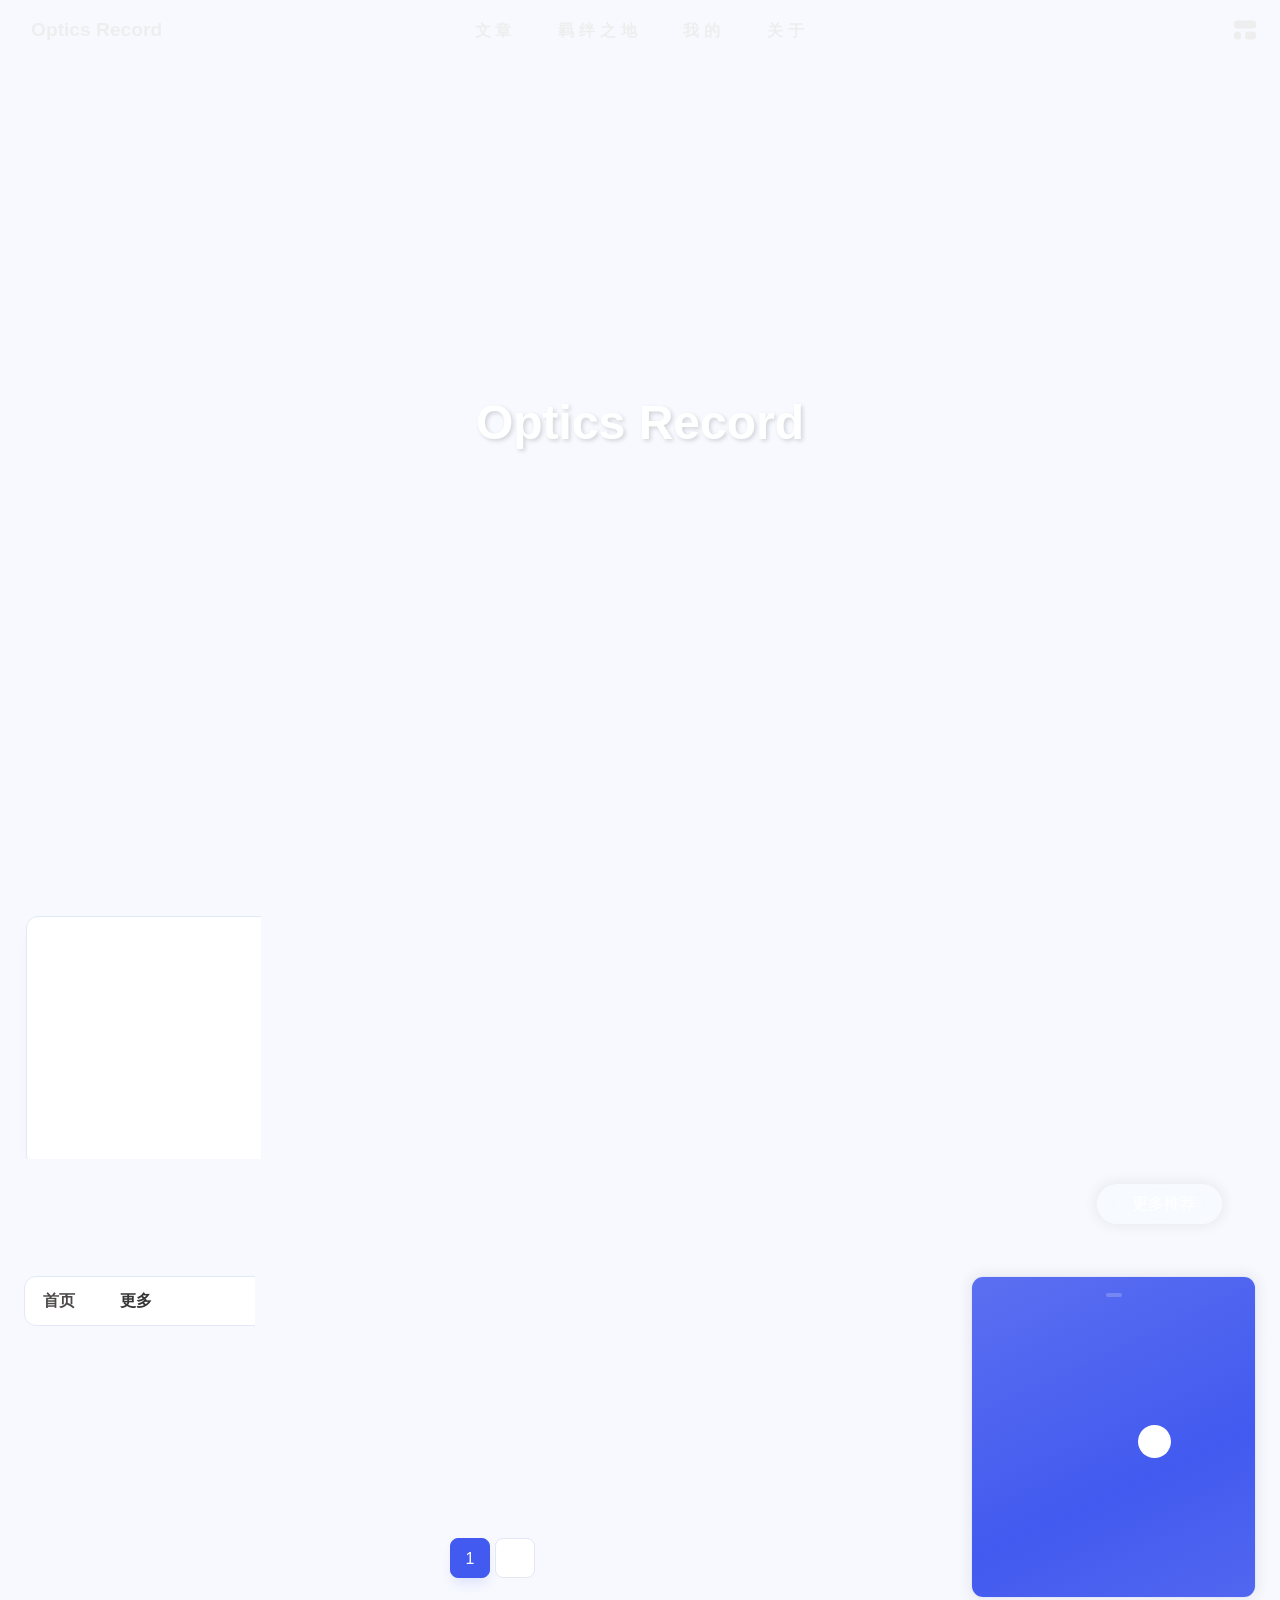
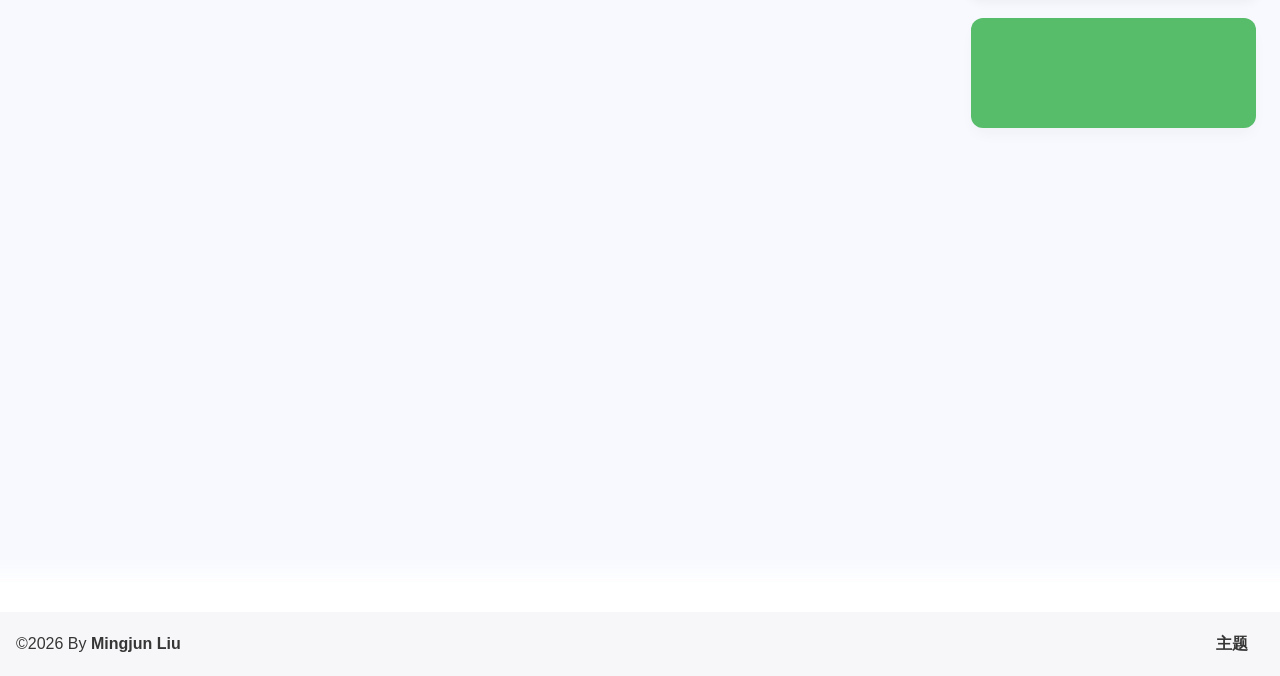
==== index.html @ 0ffb2858 "Site updated: 2026-05-19 13:28:38" ====
<!DOCTYPE html><html lang="zh-CN" data-theme="light"><head><meta charset="UTF-8"><meta http-equiv="X-UA-Compatible" content="IE=edge"><meta name="viewport" content="width=device-width, initial-scale=1.0, user-scalable=no"><title>Optics Record</title><meta name="keywords" content="Optics, AI Agent"><meta name="author" content="Mingjun Liu"><meta name="copyright" content="Mingjun Liu"><meta name="format-detection" content="telephone=no"><meta name="theme-color" content="#f7f9fe"><meta name="mobile-web-app-capable" content="yes"><meta name="apple-touch-fullscreen" content="yes"><meta name="apple-mobile-web-app-title" content="Optics Record"><meta name="application-name" content="Optics Record"><meta name="apple-mobile-web-app-capable" content="yes"><meta name="apple-mobile-web-app-status-bar-style" content="#f7f9fe"><meta property="og:type" content="website"><meta property="og:title" content="Optics Record"><meta property="og:url" content="https://lmj520ls.github.io/index.html"><meta property="og:site_name" content="Optics Record"><meta property="og:description" content="Mingjun Liu 的Optics与 AI"><meta property="og:locale" content="zh-CN"><meta property="og:image" content="https://lmj520ls.github.io/img/Avatar.png"><meta property="article:author" content="Mingjun Liu"><meta property="article:tag" content="Optics, AI Agent"><meta name="twitter:card" content="summary"><meta name="twitter:image" content="https://lmj520ls.github.io/img/Avatar.png"><meta name="description" content="Mingjun Liu 的Optics与 AI"><link rel="shortcut icon" href="/favicon.ico"><link rel="canonical" href="https://lmj520ls.github.io/"><link rel="preconnect" href="//cdn.cbd.int"/><link rel="preconnect" href="//busuanzi.ibruce.info"/><meta name="google-site-verification" content="xxx"/><meta name="baidu-site-verification" content="code-xxx"/><meta name="msvalidate.01" content="xxx"/><link rel="stylesheet" href="/css/index.css"><link rel="stylesheet" href="https://cdn.cbd.int/node-snackbar@0.1.16/dist/snackbar.min.css" media="print" onload="this.media='all'"><link rel="stylesheet" href="https://cdn.cbd.int/@fancyapps/ui@6.1.6/dist/fancybox/fancybox.css" media="print" onload="this.media='all'"><script>const GLOBAL_CONFIG = {
  linkPageTop: undefined,
  peoplecanvas: {"enable":true,"img":"/img/happy-loop.png"},
  postHeadAiDescription: {"enable":true,"gptName":"AnZhiYu","mode":"local","switchBtn":false,"btnLink":"https://afdian.net/item/886a79d4db6711eda42a52540025c377","randomNum":3,"basicWordCount":1000,"key":"xxxx","Referer":"https://xx.xx/"},
  diytitle: {"enable":true,"leaveTitle":"w(ﾟДﾟ)w 不要走！再看看嘛！","backTitle":"♪(^∇^*)欢迎肥来！"},
  LA51: undefined,
  greetingBox: {"enable":true,"default":"晚上好👋","list":[{"greeting":"晚安😴","startTime":0,"endTime":5},{"greeting":"早上好鸭👋, 祝你一天好心情！","startTime":6,"endTime":9},{"greeting":"上午好👋, 状态很好，鼓励一下～","startTime":10,"endTime":10},{"greeting":"11点多啦, 在坚持一下就吃饭啦～","startTime":11,"endTime":11},{"greeting":"午安👋, 宝贝","startTime":12,"endTime":14},{"greeting":"🌈充实的一天辛苦啦！","startTime":14,"endTime":18},{"greeting":"19点喽, 奖励一顿丰盛的大餐吧🍔。","startTime":19,"endTime":19},{"greeting":"晚上好👋, 在属于自己的时间好好放松😌~","startTime":20,"endTime":24}]},
  twikooEnvId: '',
  commentBarrageConfig:undefined,
  music_page_default: "nav_music",
  root: '/',
  preloader: {"source":3},
  friends_vue_info: undefined,
  navMusic: true,
  mainTone: undefined,
  authorStatus: {"skills":["🔍 Look! Optical ray!","🏠 Rest!  My Home!","🔨 Just  To Do !","🤝 Cooperation!","🏃 Run! Run! Run!","🤖️ AI !  agent!","🏸 Go！Badminton!"]},
  algolia: undefined,
  localSearch: undefined,
  translate: {"defaultEncoding":2,"translateDelay":0,"msgToTraditionalChinese":"繁","msgToSimplifiedChinese":"简","rightMenuMsgToTraditionalChinese":"转为繁体","rightMenuMsgToSimplifiedChinese":"转为简体"},
  noticeOutdate: undefined,
  highlight: {"plugin":"highlight.js","highlightCopy":true,"highlightLang":true,"highlightHeightLimit":330},
  copy: {
    success: '复制成功',
    error: '复制错误',
    noSupport: '浏览器不支持'
  },
  relativeDate: {
    homepage: false,
    simplehomepage: true,
    post: false
  },
  runtime: '天',
  date_suffix: {
    just: '刚刚',
    min: '分钟前',
    hour: '小时前',
    day: '天前',
    month: '个月前'
  },
  copyright: {"copy":true,"copyrightEbable":false,"limitCount":50,"languages":{"author":"作者: Mingjun Liu","link":"链接: ","source":"来源: Optics Record","info":"著作权归作者所有。商业转载请联系作者获得授权，非商业转载请注明出处。","copySuccess":"复制成功，复制和转载请标注本文地址"}},
  lightbox: 'fancybox',
  Snackbar: {"chs_to_cht":"你已切换为繁体","cht_to_chs":"你已切换为简体","day_to_night":"你已切换为深色模式","night_to_day":"你已切换为浅色模式","bgLight":"#425AEF","bgDark":"#1f1f1f","position":"top-center"},
  source: {
    justifiedGallery: {
      js: 'https://cdn.cbd.int/flickr-justified-gallery@2.2.0/dist/fjGallery.min.js',
      css: 'https://cdn.cbd.int/flickr-justified-gallery@2.2.0/dist/fjGallery.css'
    }
  },
  isPhotoFigcaption: false,
  islazyload: true,
  isAnchor: true,
  shortcutKey: undefined,
  autoDarkmode: true
}</script><script id="config-diff">var GLOBAL_CONFIG_SITE = {
  configTitle: 'Optics Record',
  title: 'Optics Record',
  postAI: '',
  pageFillDescription: '的与',
  isPost: false,
  isHome: true,
  isHighlightShrink: false,
  isToc: false,
  postUpdate: '2026-05-19 13:28:34',
  postMainColor: '',
}</script><noscript><style type="text/css">
  #nav {
    opacity: 1
  }
  .justified-gallery img {
    opacity: 1
  }

  #recent-posts time,
  #post-meta time {
    display: inline !important
  }
</style></noscript><script>(win=>{
      win.saveToLocal = {
        set: (key, value, ttl) => {
          if (ttl === 0) return
          const now = Date.now()
          const expiry = now + ttl * 86400000
          const item = {
            value,
            expiry
          }
          localStorage.setItem(key, JSON.stringify(item))
        },
      
        get: key => {
          const itemStr = localStorage.getItem(key)
      
          if (!itemStr) {
            return undefined
          }
          const item = JSON.parse(itemStr)
          const now = Date.now()
      
          if (now > item.expiry) {
            localStorage.removeItem(key)
            return undefined
          }
          return item.value
        }
      }
    
      win.getScript = (url, attr = {}) => new Promise((resolve, reject) => {
        const script = document.createElement('script')
        script.src = url
        script.async = true
        script.onerror = reject
        script.onload = script.onreadystatechange = function() {
          const loadState = this.readyState
          if (loadState && loadState !== 'loaded' && loadState !== 'complete') return
          script.onload = script.onreadystatechange = null
          resolve()
        }

        Object.keys(attr).forEach(key => {
          script.setAttribute(key, attr[key])
        })

        document.head.appendChild(script)
      })
    
      win.getCSS = (url, id = false) => new Promise((resolve, reject) => {
        const link = document.createElement('link')
        link.rel = 'stylesheet'
        link.href = url
        if (id) link.id = id
        link.onerror = reject
        link.onload = link.onreadystatechange = function() {
          const loadState = this.readyState
          if (loadState && loadState !== 'loaded' && loadState !== 'complete') return
          link.onload = link.onreadystatechange = null
          resolve()
        }
        document.head.appendChild(link)
      })
    
      win.activateDarkMode = () => {
        document.documentElement.setAttribute('data-theme', 'dark')
        if (document.querySelector('meta[name="theme-color"]') !== null) {
          document.querySelector('meta[name="theme-color"]').setAttribute('content', '#18171d')
        }
      }
      win.activateLightMode = () => {
        document.documentElement.setAttribute('data-theme', 'light')
        if (document.querySelector('meta[name="theme-color"]') !== null) {
          document.querySelector('meta[name="theme-color"]').setAttribute('content', '#f7f9fe')
        }
      }
      const t = saveToLocal.get('theme')
    
          const isDarkMode = window.matchMedia('(prefers-color-scheme: dark)').matches
          const isLightMode = window.matchMedia('(prefers-color-scheme: light)').matches
          const isNotSpecified = window.matchMedia('(prefers-color-scheme: no-preference)').matches
          const hasNoSupport = !isDarkMode && !isLightMode && !isNotSpecified

          if (t === undefined) {
            if (isLightMode) activateLightMode()
            else if (isDarkMode) activateDarkMode()
            else if (isNotSpecified || hasNoSupport) {
              const now = new Date()
              const hour = now.getHours()
              const isNight = hour <= 6 || hour >= 18
              isNight ? activateDarkMode() : activateLightMode()
            }
            window.matchMedia('(prefers-color-scheme: dark)').addListener(e => {
              if (saveToLocal.get('theme') === undefined) {
                e.matches ? activateDarkMode() : activateLightMode()
              }
            })
          } else if (t === 'light') activateLightMode()
          else activateDarkMode()
        
      const asideStatus = saveToLocal.get('aside-status')
      if (asideStatus !== undefined) {
        if (asideStatus === 'hide') {
          document.documentElement.classList.add('hide-aside')
        } else {
          document.documentElement.classList.remove('hide-aside')
        }
      }
    
      const detectApple = () => {
        if(/iPad|iPhone|iPod|Macintosh/.test(navigator.userAgent)){
          document.documentElement.classList.add('apple')
        }
      }
      detectApple()
    })(window)</script><link rel="stylesheet" href="/css/custom.css" media="defer" onload="this.media='all'"><meta name="generator" content="Hexo 8.1.2"><style>mjx-container[jax="SVG"] {
  direction: ltr;
}

mjx-container[jax="SVG"] > svg {
  overflow: visible;
}

mjx-container[jax="SVG"][display="true"] {
  display: block;
  text-align: center;
  margin: 1em 0;
}

mjx-container[jax="SVG"][justify="left"] {
  text-align: left;
}

mjx-container[jax="SVG"][justify="right"] {
  text-align: right;
}

g[data-mml-node="merror"] > g {
  fill: red;
  stroke: red;
}

g[data-mml-node="merror"] > rect[data-background] {
  fill: yellow;
  stroke: none;
}

g[data-mml-node="mtable"] > line[data-line] {
  stroke-width: 70px;
  fill: none;
}

g[data-mml-node="mtable"] > rect[data-frame] {
  stroke-width: 70px;
  fill: none;
}

g[data-mml-node="mtable"] > .mjx-dashed {
  stroke-dasharray: 140;
}

g[data-mml-node="mtable"] > .mjx-dotted {
  stroke-linecap: round;
  stroke-dasharray: 0,140;
}

g[data-mml-node="mtable"] > svg {
  overflow: visible;
}

[jax="SVG"] mjx-tool {
  display: inline-block;
  position: relative;
  width: 0;
  height: 0;
}

[jax="SVG"] mjx-tool > mjx-tip {
  position: absolute;
  top: 0;
  left: 0;
}

mjx-tool > mjx-tip {
  display: inline-block;
  padding: .2em;
  border: 1px solid #888;
  font-size: 70%;
  background-color: #F8F8F8;
  color: black;
  box-shadow: 2px 2px 5px #AAAAAA;
}

g[data-mml-node="maction"][data-toggle] {
  cursor: pointer;
}

mjx-status {
  display: block;
  position: fixed;
  left: 1em;
  bottom: 1em;
  min-width: 25%;
  padding: .2em .4em;
  border: 1px solid #888;
  font-size: 90%;
  background-color: #F8F8F8;
  color: black;
}

foreignObject[data-mjx-xml] {
  font-family: initial;
  line-height: normal;
  overflow: visible;
}

.MathJax path {
  stroke-width: 3;
}

mjx-container[display="true"] {
  overflow: auto hidden;
}

mjx-container[display="true"] + br {
  display: none;
}
</style></head><body data-type="anzhiyu"><div id="web_bg"></div><div id="an_music_bg"></div><div id="loading-box" onclick="document.getElementById(&quot;loading-box&quot;).classList.add(&quot;loaded&quot;)"><div class="loading-bg"><img class="loading-img nolazyload" alt="加载头像" src="https://npm.elemecdn.com/anzhiyu-blog-static@1.0.4/img/avatar.jpg"/><div class="loading-image-dot"></div></div></div><script>const preloader = {
  endLoading: () => {
    document.getElementById('loading-box').classList.add("loaded");
  },
  initLoading: () => {
    document.getElementById('loading-box').classList.remove("loaded")
  }
}
window.addEventListener('load',()=> { preloader.endLoading() })
setTimeout(function(){preloader.endLoading();},10000)

if (true) {
  document.addEventListener('pjax:send', () => { preloader.initLoading() })
  document.addEventListener('pjax:complete', () => { preloader.endLoading() })
}</script><link rel="stylesheet" href="https://cdn.cbd.int/anzhiyu-theme-static@1.1.10/progress_bar/progress_bar.css"/><script async="async" src="https://cdn.cbd.int/pace-js@1.2.4/pace.min.js" data-pace-options="{ &quot;restartOnRequestAfter&quot;:false,&quot;eventLag&quot;:false}"></script><div class="page" id="body-wrap"><header class="full_page" id="page-header" style="/img/happy.jpg"><nav id="nav"><div id="nav-group"><span id="blog_name"><a id="site-name" href="/" accesskey="h"><div class="title">Optics Record</div><i class="anzhiyufont anzhiyu-icon-house-chimney"></i></a></span><div class="mask-name-container"><div id="name-container"><a id="page-name" href="javascript:anzhiyu.scrollToDest(0, 500)">PAGE_NAME</a></div></div><div id="menus"><div class="menus_items"><div class="menus_item"><a class="site-page" href="javascript:void(0);"><span> 文章</span></a><ul class="menus_item_child"><li><a class="site-page child faa-parent animated-hover" href="/archives/"><i class="anzhiyufont anzhiyu-icon-box-archive faa-tada" style="font-size: 0.9em;"></i><span> 隧道</span></a></li><li><a class="site-page child faa-parent animated-hover" href="/categories/"><i class="anzhiyufont anzhiyu-icon-shapes faa-tada" style="font-size: 0.9em;"></i><span> 分类</span></a></li><li><a class="site-page child faa-parent animated-hover" href="/tags/"><i class="anzhiyufont anzhiyu-icon-tags faa-tada" style="font-size: 0.9em;"></i><span> 标签</span></a></li></ul></div><div class="menus_item"><a class="site-page" href="javascript:void(0);"><span> 羁绊之地</span></a><ul class="menus_item_child"><li><a class="site-page child faa-parent animated-hover" href="/link/"><i class="anzhiyufont anzhiyu-icon-link faa-tada" style="font-size: 0.9em;"></i><span> 友人帐</span></a></li><li><a class="site-page child faa-parent animated-hover" href="/fcircle/"><i class="anzhiyufont anzhiyu-icon-artstation faa-tada" style="font-size: 0.9em;"></i><span> 交流圈</span></a></li><li><a class="site-page child faa-parent animated-hover" href="/comments/"><i class="anzhiyufont anzhiyu-icon-envelope faa-tada" style="font-size: 0.9em;"></i><span> 留言板</span></a></li></ul></div><div class="menus_item"><a class="site-page" href="javascript:void(0);"><span> 我的</span></a><ul class="menus_item_child"><li><a class="site-page child faa-parent animated-hover" href="/music/"><i class="anzhiyufont anzhiyu-icon-music faa-tada" style="font-size: 0.9em;"></i><span> 音乐馆</span></a></li><li><a class="site-page child faa-parent animated-hover" href="/bangumis/"><i class="anzhiyufont anzhiyu-icon-bilibili faa-tada" style="font-size: 0.9em;"></i><span> 追番页</span></a></li><li><a class="site-page child faa-parent animated-hover" href="/album/"><i class="anzhiyufont anzhiyu-icon-images faa-tada" style="font-size: 0.9em;"></i><span> 相册集</span></a></li><li><a class="site-page child faa-parent animated-hover" href="/air-conditioner/"><i class="anzhiyufont anzhiyu-icon-fan faa-tada" style="font-size: 0.9em;"></i><span> 小空调</span></a></li></ul></div><div class="menus_item"><a class="site-page" href="javascript:void(0);"><span> 关于</span></a><ul class="menus_item_child"><li><a class="site-page child faa-parent animated-hover" href="/about/"><i class="anzhiyufont anzhiyu-icon-paper-plane faa-tada" style="font-size: 0.9em;"></i><span> 关于本人</span></a></li><li><a class="site-page child faa-parent animated-hover" href="/essay/"><i class="anzhiyufont anzhiyu-icon-lightbulb faa-tada" style="font-size: 0.9em;"></i><span> 奇思妙想</span></a></li><li><a class="site-page child faa-parent animated-hover" href="javascript:toRandomPost()"><i class="anzhiyufont anzhiyu-icon-shoe-prints1 faa-tada" style="font-size: 0.9em;"></i><span> 消遣之地</span></a></li></ul></div></div></div><div id="nav-right"><div class="nav-button" id="randomPost_button"><a class="site-page" onclick="toRandomPost()" title="随机前往一个文章" href="javascript:void(0);"><i class="anzhiyufont anzhiyu-icon-dice"></i></a></div><input id="center-console" type="checkbox"/><label class="widget" for="center-console" title="中控台" onclick="anzhiyu.switchConsole();"><i class="left"></i><i class="widget center"></i><i class="widget right"></i></label><div id="console"><div class="console-card-group-reward"><ul class="reward-all console-card"><li class="reward-item"><a href="/img/wechat-pay.png" target="_blank"><img class="post-qr-code-img" alt="微信" src= "[data-uri]" onerror="this.onerror=null,this.src=&quot;/img/404.jpg&quot;" data-lazy-src="/img/wechat-pay.png"/></a><div class="post-qr-code-desc">微信</div></li><li class="reward-item"><a href="/img/alipay-pay.png" target="_blank"><img class="post-qr-code-img" alt="支付宝" src= "[data-uri]" onerror="this.onerror=null,this.src=&quot;/img/404.jpg&quot;" data-lazy-src="/img/alipay-pay.png"/></a><div class="post-qr-code-desc">支付宝</div></li></ul></div><div class="console-card-group"><div class="console-card-group-left"><div class="console-card" id="card-newest-comments"><div class="card-content"><div class="author-content-item-tips">互动</div><span class="author-content-item-title"> 最新评论</span></div><div class="aside-list"><span>正在加载中...</span></div></div></div><div class="console-card-group-right"><div class="console-card tags"><div class="card-content"><div class="author-content-item-tips">兴趣点</div><span class="author-content-item-title">寻找你感兴趣的领域</span><div class="card-tags"><div class="item-headline"></div><div class="card-tag-cloud"><a href="/tags/optics/" style="font-size: 1.05rem;">optics<sup>1</sup></a></div></div><hr/></div></div><div class="console-card history"><div class="item-headline"><i class="anzhiyufont anzhiyu-icon-box-archiv"></i><span>文章</span></div><div class="card-archives"><div class="item-headline"><i class="anzhiyufont anzhiyu-icon-archive"></i><span>归档</span></div><ul class="card-archive-list"><li class="card-archive-list-item"><a class="card-archive-list-link" href="/archives/2026/05/"><span class="card-archive-list-date">五月 2026</span><div class="card-archive-list-count-group"><span class="card-archive-list-count">1</span><span>篇</span></div></a></li></ul></div><hr/></div></div></div><div class="button-group"><div class="console-btn-item"><a class="darkmode_switchbutton" title="显示模式切换" href="javascript:void(0);"><i class="anzhiyufont anzhiyu-icon-moon"></i></a></div><div class="console-btn-item" id="consoleHideAside" onclick="anzhiyu.hideAsideBtn()" title="边栏显示控制"><a class="asideSwitch"><i class="anzhiyufont anzhiyu-icon-arrows-left-right"></i></a></div><div class="console-btn-item" id="consoleMusic" onclick="anzhiyu.musicToggle()" title="音乐开关"><a class="music-switch"><i class="anzhiyufont anzhiyu-icon-music"></i></a></div></div><div class="console-mask" onclick="anzhiyu.hideConsole()" href="javascript:void(0);"></div></div><div class="nav-button" id="nav-totop"><a class="totopbtn" href="javascript:void(0);"><i class="anzhiyufont anzhiyu-icon-arrow-up"></i><span id="percent" onclick="anzhiyu.scrollToDest(0,500)">0</span></a></div><div id="toggle-menu"><a class="site-page" href="javascript:void(0);" title="切换"><i class="anzhiyufont anzhiyu-icon-bars"></i></a></div></div></div></nav><div id="site-info"><h1 id="site-title">Optics Record</h1></div><div id="scroll-down"><i class="anzhiyufont anzhiyu-icon-angle-down scroll-down-effects"></i></div></header><main id="blog-container"><div id="home_top"><div class="swiper_container_card" style="height: auto;width: 100%"><div id="bannerGroup"><div id="random-banner"><canvas id="peoplecanvas"></canvas><a id="random-hover" href="javascript:toRandomPost()"><i class="anzhiyufont anzhiyu-icon-paper-plane"></i><div class="bannerText">随便逛逛<i class="anzhiyufont anzhiyu-icon-arrow-right"></i></div></a></div><div class="categoryGroup"><div class="categoryItem" style="box-shadow:var(--anzhiyu-shadow-blue)"><a class="categoryButton blue" href="/categories/%E6%97%B6%E9%97%BB/"><span class="categoryButtonText">时闻</span><i class="anzhiyufont anzhiyu-icon-newspaper"></i></a></div><div class="categoryItem" style="box-shadow:var(--anzhiyu-shadow-orange)"><a class="categoryButton orange" href="/categories/%E8%B4%A2%E7%BB%8F/"><span class="categoryButtonText">财经</span><i class="anzhiyufont anzhiyu-icon-trend"></i></a></div><div class="categoryItem" style="box-shadow:var(--anzhiyu-shadow-purple)"><a class="categoryButton purple" href="/categories/%E5%85%89%E5%AD%A6/"><span class="categoryButtonText">光学</span><i class="anzhiyufont anzhiyu-icon-compass"></i></a></div><div class="categoryItem" style="box-shadow:var(--anzhiyu-shadow-red)"><a class="categoryButton red" href="/categories/%E7%A7%91%E6%8A%80AI/"><span class="categoryButtonText">科技AI</span><i class="anzhiyufont anzhiyu-icon-robot"></i></a></div><div class="categoryItem" style="box-shadow:var(--anzhiyu-shadow-pink)"><a class="categoryButton pink" target="_blank" rel="noopener" href="https://www.bilibili.com/"><span class="categoryButtonText">国漫番剧</span><i class="anzhiyufont anzhiyu-icon-bilibili"></i></a></div><div class="categoryItem" style="box-shadow:var(--anzhiyu-shadow-green)"><a class="categoryButton green" href="/categories/%E9%A3%8E%E6%99%AF%E6%96%87%E5%8C%96/"><span class="categoryButtonText">风景文化</span><i class="anzhiyufont anzhiyu-icon-book"></i></a></div></div></div><div class="topGroup"><div class="recent-post-item" onclick="pjax.loadUrl(&quot;/2026/05/17/1/&quot;)"><div class="post_cover left_radius"><a href="2026/05/17/1/" title="Freeform Surface Design"><span class="recent-post-top-text">荐</span><img class="post_bg" onerror="this.onerror=null;this.src='/img/404.jpg'" alt="cover"></a></div><div class="recent-post-info"><a class="article-title" href="2026/05/17/1/" title="Freeform Surface Design">Freeform Surface Design</a></div></div><a class="todayCard" id="todayCard" target="_blank" rel="noopener" href="https://www.bestblogs.dev/reading/brief" style="z-index: 1;"><div class="todayCard-info"><div class="todayCard-tips">每日早报</div><div class="todayCard-title">BestBlogs</div></div><img class="todayCard-cover" src= "[data-uri]" onerror="this.onerror=null,this.src=&quot;/img/404.jpg&quot;" data-lazy-src="https://bu.dusays.com/2023/05/13/645fa3cf90d70.webp" onerror="this.onerror=null;this.src='/img/404.jpg'" alt="封面"><div class="banner-button-group"><div class="banner-button" onclick="event.stopPropagation();event.preventDefault();anzhiyu.hideTodayCard();"><i class="anzhiyufont anzhiyu-icon-arrow-circle-right"></i><span class="banner-button-text">更多推荐</span></div></div></a></div><link rel="stylesheet"></div></div><div class="layout" id="content-inner"><div class="recent-posts" id="recent-posts"><div id="categoryBar"><div class="category-bar" id="category-bar"><div id="catalog-bar"><div id="catalog-list"><div class="catalog-list-item" id="首页"><a href="/">首页</a></div></div><div class="category-bar-next" id="category-bar-next" onclick="anzhiyu.scrollCategoryBarToRight()"><i class="anzhiyufont anzhiyu-icon-angle-double-right"></i></div><a class="catalog-more" href="/categories/">更多</a></div></div></div><div class="recent-post-item lastestpost-item" onclick="pjax.loadUrl('/2026/05/17/1/')"><div class="recent-post-info no-cover"><div class="recent-post-info-top"><div class="recent-post-info-top-tips"><span class="newPost">最新</span><a class="unvisited-post" href="/2026/05/17/1/" title="Freeform Surface Design">未读</a></div><a class="article-title" href="/2026/05/17/1/" title="Freeform Surface Design">Freeform Surface Design</a></div><div class="article-meta-wrap"><span class="post-meta-date"><i class="anzhiyufont anzhiyu-icon-calendar-days" style="font-size: 15px; display:none"></i><span class="article-meta-label">发表于</span><time datetime="2026-05-17T06:40:13.556Z" title="发表于 2026-05-17 14:40:13" time="2026-05-17 14:40:13">2026-05-17</time><time class="time_hidden" datetime="2026-05-19T05:20:48.536Z" title="更新于 2026-05-19 13:20:48" time="2026-05-19 13:20:48">2026-05-19</time></span><span class="article-meta tags"><a class="article-meta__tags" href="/tags/optics/" event.cancelbubble onclick="window.event.cancelBubble=true;"><span> <i class="anzhiyufont anzhiyu-icon-hashtag"></i>optics</span></a></span></div><div class="content">自由曲面的数学描述自由曲面常用哪些数学描述方式？自由曲面的数学描述方式大致可以分为三大类：多项式类、样条类和 正交基函数类。
多项式类最直观，比如XY多项式面型，直接用x、y的幂次组合来描述面形偏离， 形式简单，在早期的非球面和轻度自由曲面设计中很常见。但它的问题是高阶项之间耦合严重，优化时容易震荡。 
Zernike 多项式属于正交基函数类，最初来自光学检测领域，天然适合描述圆形 口径上的波前像差。它的每一项都有明确的像差物理含义——比如离焦、像散、 彗差等——所以在分析和公差评估时特别方便。但它严格定义在单位圆上，遇到矩形或其他非圆口径就需要做正交化修正，否则各项之间不再正交，拟合效率会下降。 
对于非圆形口径，ForbesQ多项式（包括Qbfs和Qcon）是一个很好的选择。Forbes 多项式专门针对光学制造做了设计，其基函数在归一化口径上正交，系数的大小直接反映对面形的贡献量级，优化收敛性好，也方便评估可制造性。 
NURBS（非均匀有理B样条）则属于样条类，它的自由度极高，可以描述几乎任意复杂的面形，在照明、HUD等对面形自由度要求极高的场景中广泛使用。代价 是参数量大，控制 ...</div></div></div><nav id="pagination"><div class="pagination"><span class="page-number current">1</span><div class="toPageGroup"><input id="toPageText" oninput="value=value.replace(/[^0-9]/g,'')" maxlength="3" onkeyup="this.value=this.value.replace(/[^u4e00-u9fa5w]/g,'')" aria-label="toPage"><a id="toPageButton" onclick="anzhiyu.toPage()"><i class="anzhiyufont anzhiyu-icon-angles-right" style="font-weight: inherit; font-size: 1rem;"></i></a></div></div></nav></div><div class="aside-content" id="aside-content"><div class="card-widget card-info"><div class="card-content"><div class="author-info__sayhi" id="author-info__sayhi" onclick="anzhiyu.changeSayHelloText()"></div><div class="author-info-avatar"><img class="avatar-img" src= "[data-uri]" onerror="this.onerror=null,this.src=&quot;/img/404.jpg&quot;" data-lazy-src="/img/Avatar.png" onerror="this.onerror=null;this.src='/img/friend_404.gif'" alt="avatar"/><div class="author-status"><img class="g-status" src= "[data-uri]" onerror="this.onerror=null,this.src=&quot;/img/404.jpg&quot;" data-lazy-src="https://bu.dusays.com/2023/08/24/64e6ce9c507bb.png" alt="status"/></div></div><div class="author-info__description">Mingjun Liu 的Optics与 AI</div></div></div><div class="card-widget anzhiyu-right-widget" id="card-wechat" onclick="null"><div id="flip-wrapper"><div id="flip-content"><div class="face" style="background: url(https://bu.dusays.com/2023/01/13/63c02edf44033.png) center center / 100% no-repeat"></div><div class="back face" style="background: url(/img/gzh-qr.png) center center / 100% no-repeat"></div></div></div></div><div class="sticky_layout"><div class="card-widget"><div class="card-tags"><div class="item-headline"></div><div class="card-tag-cloud"><a href="/tags/optics/" style="font-size: 1.05rem;">optics<sup>1</sup></a></div></div><hr/><div class="card-archives"><div class="item-headline"><i class="anzhiyufont anzhiyu-icon-archive"></i><span>归档</span></div><ul class="card-archive-list"><li class="card-archive-list-item"><a class="card-archive-list-link" href="/archives/2026/05/"><span class="card-archive-list-date">五月 2026</span><div class="card-archive-list-count-group"><span class="card-archive-list-count">1</span><span>篇</span></div></a></li></ul></div><hr/><div class="card-webinfo"><div class="item-headline"><i class="anzhiyufont anzhiyu-icon-chart-line"></i><span>网站资讯</span></div><div class="webinfo"><div class="webinfo-item"><div class="webinfo-item-title"><i class="anzhiyufont anzhiyu-icon-file-lines"></i><div class="item-name">文章总数 :</div></div><div class="item-count">1</div></div><div class="webinfo-item"><div class="webinfo-item-title"><i class="anzhiyufont anzhiyu-icon-stopwatch"></i><div class="item-name">建站天数 :</div></div><div class="item-count" id="runtimeshow" data-publishDate="2026-05-17T08:50:00.000Z"><i class="anzhiyufont anzhiyu-icon-spinner anzhiyu-spin"></i></div></div><div class="webinfo-item"><div class="webinfo-item-title"><i class="anzhiyufont anzhiyu-icon-font"></i><div class="item-name">全站字数 :</div></div><div class="item-count">13.5k</div></div><div class="webinfo-item"><div class="webinfo-item-title"><i class="anzhiyufont anzhiyu-icon-universal-access"></i><div class="item-name">总访客数 :</div></div><div class="item-count" id="busuanzi_value_site_uv"><i class="anzhiyufont anzhiyu-icon-spinner anzhiyu-spin"></i></div></div><div class="webinfo-item"><div class="webinfo-item-title"><i class="anzhiyufont anzhiyu-icon-square-poll-vertical"></i><div class="item-name">总访问量 :</div></div><div class="item-count" id="busuanzi_value_site_pv"><i class="anzhiyufont anzhiyu-icon-spinner anzhiyu-spin"></i></div></div></div></div></div></div></div></div></main><footer id="footer"><div id="footer-wrap"></div><div id="footer-bar"><div class="footer-bar-links"><div class="footer-bar-left"><div id="footer-bar-tips"><div class="copyright">&copy;2026 By <a class="footer-bar-link" href="/" title="Mingjun Liu" target="_blank">Mingjun Liu</a></div></div><div id="footer-type-tips"></div></div><div class="footer-bar-right"><a class="footer-bar-link" target="_blank" rel="noopener" href="https://github.com/anzhiyu-c/hexo-theme-anzhiyu" title="主题">主题</a></div></div></div></footer></div><div id="sidebar"><div id="menu-mask"></div><div id="sidebar-menus"><div class="sidebar-site-data site-data is-center"><a href="/archives/" title="archive"><div class="headline">文章</div><div class="length-num">1</div></a><a href="/tags/" title="tag"><div class="headline">标签</div><div class="length-num">1</div></a><a href="/categories/" title="category"><div class="headline">分类</div><div class="length-num">0</div></a></div><span class="sidebar-menu-item-title">功能</span><div class="sidebar-menu-item"><a class="darkmode_switchbutton menu-child" href="javascript:void(0);" title="显示模式"><i class="anzhiyufont anzhiyu-icon-circle-half-stroke"></i><span>显示模式</span></a></div><div class="back-menu-list-groups"><div class="back-menu-list-group"><div class="back-menu-list-title">网页</div><div class="back-menu-list"><a class="back-menu-item" target="_blank" rel="noopener" href="https://hexo.anheyu.com/" title="博客"><img class="back-menu-item-icon" src= "[data-uri]" onerror="this.onerror=null,this.src=&quot;/img/404.jpg&quot;" data-lazy-src="/img/favicon.ico" alt="博客"/><span class="back-menu-item-text">博客</span></a></div></div><div class="back-menu-list-group"><div class="back-menu-list-title">项目</div><div class="back-menu-list"><a class="back-menu-item" target="_blank" rel="noopener" href="https://image.anheyu.com/" title="安知鱼图床"><img class="back-menu-item-icon" src= "[data-uri]" onerror="this.onerror=null,this.src=&quot;/img/404.jpg&quot;" data-lazy-src="https://image.anheyu.com/favicon.ico" alt="安知鱼图床"/><span class="back-menu-item-text">安知鱼图床</span></a></div></div></div><div class="menus_items"><div class="menus_item"><a class="site-page" href="javascript:void(0);"><span> 文章</span></a><ul class="menus_item_child"><li><a class="site-page child faa-parent animated-hover" href="/archives/"><i class="anzhiyufont anzhiyu-icon-box-archive faa-tada" style="font-size: 0.9em;"></i><span> 隧道</span></a></li><li><a class="site-page child faa-parent animated-hover" href="/categories/"><i class="anzhiyufont anzhiyu-icon-shapes faa-tada" style="font-size: 0.9em;"></i><span> 分类</span></a></li><li><a class="site-page child faa-parent animated-hover" href="/tags/"><i class="anzhiyufont anzhiyu-icon-tags faa-tada" style="font-size: 0.9em;"></i><span> 标签</span></a></li></ul></div><div class="menus_item"><a class="site-page" href="javascript:void(0);"><span> 羁绊之地</span></a><ul class="menus_item_child"><li><a class="site-page child faa-parent animated-hover" href="/link/"><i class="anzhiyufont anzhiyu-icon-link faa-tada" style="font-size: 0.9em;"></i><span> 友人帐</span></a></li><li><a class="site-page child faa-parent animated-hover" href="/fcircle/"><i class="anzhiyufont anzhiyu-icon-artstation faa-tada" style="font-size: 0.9em;"></i><span> 交流圈</span></a></li><li><a class="site-page child faa-parent animated-hover" href="/comments/"><i class="anzhiyufont anzhiyu-icon-envelope faa-tada" style="font-size: 0.9em;"></i><span> 留言板</span></a></li></ul></div><div class="menus_item"><a class="site-page" href="javascript:void(0);"><span> 我的</span></a><ul class="menus_item_child"><li><a class="site-page child faa-parent animated-hover" href="/music/"><i class="anzhiyufont anzhiyu-icon-music faa-tada" style="font-size: 0.9em;"></i><span> 音乐馆</span></a></li><li><a class="site-page child faa-parent animated-hover" href="/bangumis/"><i class="anzhiyufont anzhiyu-icon-bilibili faa-tada" style="font-size: 0.9em;"></i><span> 追番页</span></a></li><li><a class="site-page child faa-parent animated-hover" href="/album/"><i class="anzhiyufont anzhiyu-icon-images faa-tada" style="font-size: 0.9em;"></i><span> 相册集</span></a></li><li><a class="site-page child faa-parent animated-hover" href="/air-conditioner/"><i class="anzhiyufont anzhiyu-icon-fan faa-tada" style="font-size: 0.9em;"></i><span> 小空调</span></a></li></ul></div><div class="menus_item"><a class="site-page" href="javascript:void(0);"><span> 关于</span></a><ul class="menus_item_child"><li><a class="site-page child faa-parent animated-hover" href="/about/"><i class="anzhiyufont anzhiyu-icon-paper-plane faa-tada" style="font-size: 0.9em;"></i><span> 关于本人</span></a></li><li><a class="site-page child faa-parent animated-hover" href="/essay/"><i class="anzhiyufont anzhiyu-icon-lightbulb faa-tada" style="font-size: 0.9em;"></i><span> 奇思妙想</span></a></li><li><a class="site-page child faa-parent animated-hover" href="javascript:toRandomPost()"><i class="anzhiyufont anzhiyu-icon-shoe-prints1 faa-tada" style="font-size: 0.9em;"></i><span> 消遣之地</span></a></li></ul></div></div><span class="sidebar-menu-item-title">标签</span><div class="card-tags"><div class="item-headline"></div><div class="card-tag-cloud"><a href="/tags/optics/" style="font-size: 0.88rem;">optics<sup>1</sup></a></div></div><hr/></div></div><div id="rightside"><div id="rightside-config-hide"><button id="translateLink" type="button" title="简繁转换">繁</button><button id="darkmode" type="button" title="浅色和深色模式转换"><i class="anzhiyufont anzhiyu-icon-circle-half-stroke"></i></button><button id="hide-aside-btn" type="button" title="单栏和双栏切换"><i class="anzhiyufont anzhiyu-icon-arrows-left-right"></i></button></div><div id="rightside-config-show"><button id="rightside-config" type="button" title="设置"><i class="anzhiyufont anzhiyu-icon-gear"></i></button><button id="go-up" type="button" title="回到顶部"><i class="anzhiyufont anzhiyu-icon-arrow-up"></i></button></div></div><div id="nav-music"><a id="nav-music-hoverTips" onclick="anzhiyu.musicToggle()" accesskey="m">播放音乐</a><div id="console-music-bg"></div><meting-js id="8152976493" server="netease" type="playlist" mutex="true" preload="none" theme="var(--anzhiyu-main)" data-lrctype="0" order="random" volume="0.7"></meting-js></div><div id="rightMenu"><div class="rightMenu-group rightMenu-small"><div class="rightMenu-item" id="menu-backward"><i class="anzhiyufont anzhiyu-icon-arrow-left"></i></div><div class="rightMenu-item" id="menu-forward"><i class="anzhiyufont anzhiyu-icon-arrow-right"></i></div><div class="rightMenu-item" id="menu-refresh"><i class="anzhiyufont anzhiyu-icon-arrow-rotate-right" style="font-size: 1rem;"></i></div><div class="rightMenu-item" id="menu-top"><i class="anzhiyufont anzhiyu-icon-arrow-up"></i></div></div><div class="rightMenu-group rightMenu-line rightMenuPlugin"><div class="rightMenu-item" id="menu-copytext"><i class="anzhiyufont anzhiyu-icon-copy"></i><span>复制选中文本</span></div><div class="rightMenu-item" id="menu-pastetext"><i class="anzhiyufont anzhiyu-icon-paste"></i><span>粘贴文本</span></div><a class="rightMenu-item" id="menu-commenttext"><i class="anzhiyufont anzhiyu-icon-comment-medical"></i><span>引用到评论</span></a><div class="rightMenu-item" id="menu-newwindow"><i class="anzhiyufont anzhiyu-icon-window-restore"></i><span>新窗口打开</span></div><div class="rightMenu-item" id="menu-copylink"><i class="anzhiyufont anzhiyu-icon-link"></i><span>复制链接地址</span></div><div class="rightMenu-item" id="menu-copyimg"><i class="anzhiyufont anzhiyu-icon-images"></i><span>复制此图片</span></div><div class="rightMenu-item" id="menu-downloadimg"><i class="anzhiyufont anzhiyu-icon-download"></i><span>下载此图片</span></div><div class="rightMenu-item" id="menu-newwindowimg"><i class="anzhiyufont anzhiyu-icon-window-restore"></i><span>新窗口打开图片</span></div><div class="rightMenu-item" id="menu-search"><i class="anzhiyufont anzhiyu-icon-magnifying-glass"></i><span>站内搜索</span></div><div class="rightMenu-item" id="menu-searchBaidu"><i class="anzhiyufont anzhiyu-icon-magnifying-glass"></i><span>百度搜索</span></div><div class="rightMenu-item" id="menu-music-toggle"><i class="anzhiyufont anzhiyu-icon-play"></i><span>播放音乐</span></div><div class="rightMenu-item" id="menu-music-back"><i class="anzhiyufont anzhiyu-icon-backward"></i><span>切换到上一首</span></div><div class="rightMenu-item" id="menu-music-forward"><i class="anzhiyufont anzhiyu-icon-forward"></i><span>切换到下一首</span></div><div class="rightMenu-item" id="menu-music-playlist" onclick="window.open(&quot;https://y.qq.com/n/ryqq/playlist/8802438608&quot;, &quot;_blank&quot;);" style="display: none;"><i class="anzhiyufont anzhiyu-icon-radio"></i><span>查看所有歌曲</span></div><div class="rightMenu-item" id="menu-music-copyMusicName"><i class="anzhiyufont anzhiyu-icon-copy"></i><span>复制歌名</span></div></div><div class="rightMenu-group rightMenu-line rightMenuOther"><a class="rightMenu-item menu-link" id="menu-randomPost"><i class="anzhiyufont anzhiyu-icon-shuffle"></i><span>随便逛逛</span></a><a class="rightMenu-item menu-link" href="/categories/"><i class="anzhiyufont anzhiyu-icon-cube"></i><span>博客分类</span></a><a class="rightMenu-item menu-link" href="/tags/"><i class="anzhiyufont anzhiyu-icon-tags"></i><span>文章标签</span></a></div><div class="rightMenu-group rightMenu-line rightMenuOther"><a class="rightMenu-item" id="menu-copy" href="javascript:void(0);"><i class="anzhiyufont anzhiyu-icon-copy"></i><span>复制地址</span></a><a class="rightMenu-item" id="menu-commentBarrage" href="javascript:void(0);"><i class="anzhiyufont anzhiyu-icon-message"></i><span class="menu-commentBarrage-text">关闭热评</span></a><a class="rightMenu-item" id="menu-darkmode" href="javascript:void(0);"><i class="anzhiyufont anzhiyu-icon-circle-half-stroke"></i><span class="menu-darkmode-text">深色模式</span></a><a class="rightMenu-item" id="menu-translate" href="javascript:void(0);"><i class="anzhiyufont anzhiyu-icon-language"></i><span>轉為繁體</span></a></div></div><div id="rightmenu-mask"></div><div><script src="/js/utils.js"></script><script src="/js/main.js"></script><script src="/js/tw_cn.js"></script><script src="https://cdn.cbd.int/@fancyapps/ui@6.1.6/dist/fancybox/fancybox.umd.js"></script><script src="https://cdn.cbd.int/instant.page@5.2.0/instantpage.js" type="module"></script><script src="https://cdn.cbd.int/vanilla-lazyload@19.1.3/dist/lazyload.iife.min.js"></script><script src="https://cdn.cbd.int/node-snackbar@0.1.16/dist/snackbar.min.js"></script><canvas id="universe"></canvas><script async src="https://npm.elemecdn.com/anzhiyu-theme-static@1.0.0/dark/dark.js"></script><script>// 消除控制台打印
var HoldLog = console.log;
console.log = function () {};
let now1 = new Date();
queueMicrotask(() => {
  const Log = function () {
    HoldLog.apply(console, arguments);
  }; //在恢复前输出日志
  const grt = new Date("05/17/2026 16:50:00"); //此处修改你的建站时间或者网站上线时间
  now1.setTime(now1.getTime() + 250);
  const days = (now1 - grt) / 1000 / 60 / 60 / 24;
  const dnum = Math.floor(days);
  const ascll = [
    `欢迎使用安知鱼!`,
    `生活明朗, 万物可爱`,
    `
        
       █████╗ ███╗   ██╗███████╗██╗  ██╗██╗██╗   ██╗██╗   ██╗
      ██╔══██╗████╗  ██║╚══███╔╝██║  ██║██║╚██╗ ██╔╝██║   ██║
      ███████║██╔██╗ ██║  ███╔╝ ███████║██║ ╚████╔╝ ██║   ██║
      ██╔══██║██║╚██╗██║ ███╔╝  ██╔══██║██║  ╚██╔╝  ██║   ██║
      ██║  ██║██║ ╚████║███████╗██║  ██║██║   ██║   ╚██████╔╝
      ╚═╝  ╚═╝╚═╝  ╚═══╝╚══════╝╚═╝  ╚═╝╚═╝   ╚═╝    ╚═════╝
        
        `,
    "已上线",
    dnum,
    "天",
    "©2026 By 安知鱼 V1.7.1",
  ];
  const ascll2 = [`NCC2-036`, `调用前置摄像头拍照成功，识别为【小笨蛋】.`, `Photo captured: `, `🤪`];

  setTimeout(
    Log.bind(
      console,
      `\n%c${ascll[0]} %c ${ascll[1]} %c ${ascll[2]} %c${ascll[3]}%c ${ascll[4]}%c ${ascll[5]}\n\n%c ${ascll[6]}\n`,
      "color:#425AEF",
      "",
      "color:#425AEF",
      "color:#425AEF",
      "",
      "color:#425AEF",
      ""
    )
  );
  setTimeout(
    Log.bind(
      console,
      `%c ${ascll2[0]} %c ${ascll2[1]} %c \n${ascll2[2]} %c\n${ascll2[3]}\n`,
      "color:white; background-color:#4fd953",
      "",
      "",
      'background:url("https://npm.elemecdn.com/anzhiyu-blog@1.1.6/img/post/common/tinggge.gif") no-repeat;font-size:450%'
    )
  );

  setTimeout(Log.bind(console, "%c WELCOME %c 你好，小笨蛋.", "color:white; background-color:#4f90d9", ""));

  setTimeout(
    console.warn.bind(
      console,
      "%c ⚡ Powered by 安知鱼 %c 你正在访问 Mingjun Liu 的博客.",
      "color:white; background-color:#f0ad4e",
      ""
    )
  );

  setTimeout(Log.bind(console, "%c W23-12 %c 你已打开控制台.", "color:white; background-color:#4f90d9", ""));

  setTimeout(
    console.warn.bind(console, "%c S013-782 %c 你现在正处于监控中.", "color:white; background-color:#d9534f", "")
  );
});</script><script async src="/anzhiyu/random.js"></script><div class="js-pjax"><script>if (typeof gsap === "object") {
  getScript("/js/anzhiyu/people.js", {defer:true})
} else {
  getScript("https://cdn.cbd.int/anzhiyu-theme-static@1.0.0/gsap/gsap.min.js").then(()=>{
    getScript("/js/anzhiyu/people.js", {defer:true})
  });
}</script><input type="hidden" name="page-type" id="page-type" value="anzhiyu"></div><script>var visitorMail = "";
</script><script async data-pjax src="https://cdn.cbd.int/anzhiyu-theme-static@1.0.0/waterfall/waterfall.js"></script><script src="https://cdn.cbd.int/qrcodejs@1.0.0/qrcode.min.js"></script><link rel="stylesheet" href="https://cdn.cbd.int/anzhiyu-theme-static@1.1.9/icon/ali_iconfont_css.css"><script src="https://cdn.cbd.int/butterfly-extsrc@1.1.3/dist/activate-power-mode.min.js"></script><script>POWERMODE.colorful = true;
POWERMODE.shake = false;
POWERMODE.mobile = false;
document.body.addEventListener('input', POWERMODE);
</script><script id="click-heart" src="https://cdn.cbd.int/butterfly-extsrc@1.1.3/dist/click-heart.min.js" async="async" mobile="false"></script><script id="click-show-text" src="https://cdn.cbd.int/butterfly-extsrc@1.1.3/dist/click-show-text.min.js" data-mobile="false" data-text="抬头见喜,远方沧海,清风明月,好运连连,天降财运,笑口常开,顺颂时宜,百事从欢,长安常乐,落日熔金,雪照云光,白水鉴心" data-fontsize="15px" data-random="true" async="async"></script><link rel="stylesheet" href="https://cdn.cbd.int/anzhiyu-theme-static@1.0.0/aplayer/APlayer.min.css" media="print" onload="this.media='all'"><script src="https://cdn.cbd.int/anzhiyu-blog-static@1.0.1/js/APlayer.min.js"></script><script src="https://cdn.cbd.int/hexo-anzhiyu-music@1.0.1/assets/js/Meting2.min.js"></script><script src="https://cdn.cbd.int/pjax@0.2.8/pjax.min.js"></script><script>let pjaxSelectors = ["head > title","#config-diff","#body-wrap","#rightside-config-hide","#rightside-config-show",".js-pjax"]
var pjax = new Pjax({
  elements: 'a:not([target="_blank"])',
  selectors: pjaxSelectors,
  cacheBust: false,
  analytics: false,
  scrollRestoration: false
})

document.addEventListener('pjax:send', function () {
  // removeEventListener scroll 
  anzhiyu.removeGlobalFnEvent('pjax')
  anzhiyu.removeGlobalFnEvent('themeChange')

  document.getElementById('rightside').classList.remove('rightside-show')
  
  if (window.aplayers) {
    for (let i = 0; i < window.aplayers.length; i++) {
      if (!window.aplayers[i].options.fixed) {
        window.aplayers[i].destroy()
      }
    }
  }

  typeof typed === 'object' && typed.destroy()

  //reset readmode
  const $bodyClassList = document.body.classList
  $bodyClassList.contains('read-mode') && $bodyClassList.remove('read-mode')
})

document.addEventListener('pjax:complete', function () {
  window.refreshFn()

  document.querySelectorAll('script[data-pjax]').forEach(item => {
    const newScript = document.createElement('script')
    const content = item.text || item.textContent || item.innerHTML || ""
    Array.from(item.attributes).forEach(attr => newScript.setAttribute(attr.name, attr.value))
    newScript.appendChild(document.createTextNode(content))
    item.parentNode.replaceChild(newScript, item)
  })

  GLOBAL_CONFIG.islazyload && window.lazyLoadInstance.update()

  typeof panguInit === 'function' && panguInit()

  // google analytics
  typeof gtag === 'function' && gtag('config', '', {'page_path': window.location.pathname});

  // baidu analytics
  typeof _hmt === 'object' && _hmt.push(['_trackPageview',window.location.pathname]);

  typeof loadMeting === 'function' && document.getElementsByClassName('aplayer').length && loadMeting()

  // prismjs
  typeof Prism === 'object' && Prism.highlightAll()
})

document.addEventListener('pjax:error', e => {
  if (e.request.status === 404) {
    pjax.loadUrl('/404.html')
  }
})</script><script async data-pjax src="//busuanzi.ibruce.info/busuanzi/2.3/busuanzi.pure.mini.js"></script><script charset="UTF-8" src="https://cdn.cbd.int/anzhiyu-theme-static@1.1.5/accesskey/accesskey.js"></script><div id="greetingBox"></div></div><div id="popup-window"><div class="popup-window-title">通知</div><div class="popup-window-divider"></div><div class="popup-window-content"><div class="popup-tip">你好呀</div><div class="popup-link"><i class="anzhiyufont anzhiyu-icon-arrow-circle-right"></i></div></div></div></body></html>
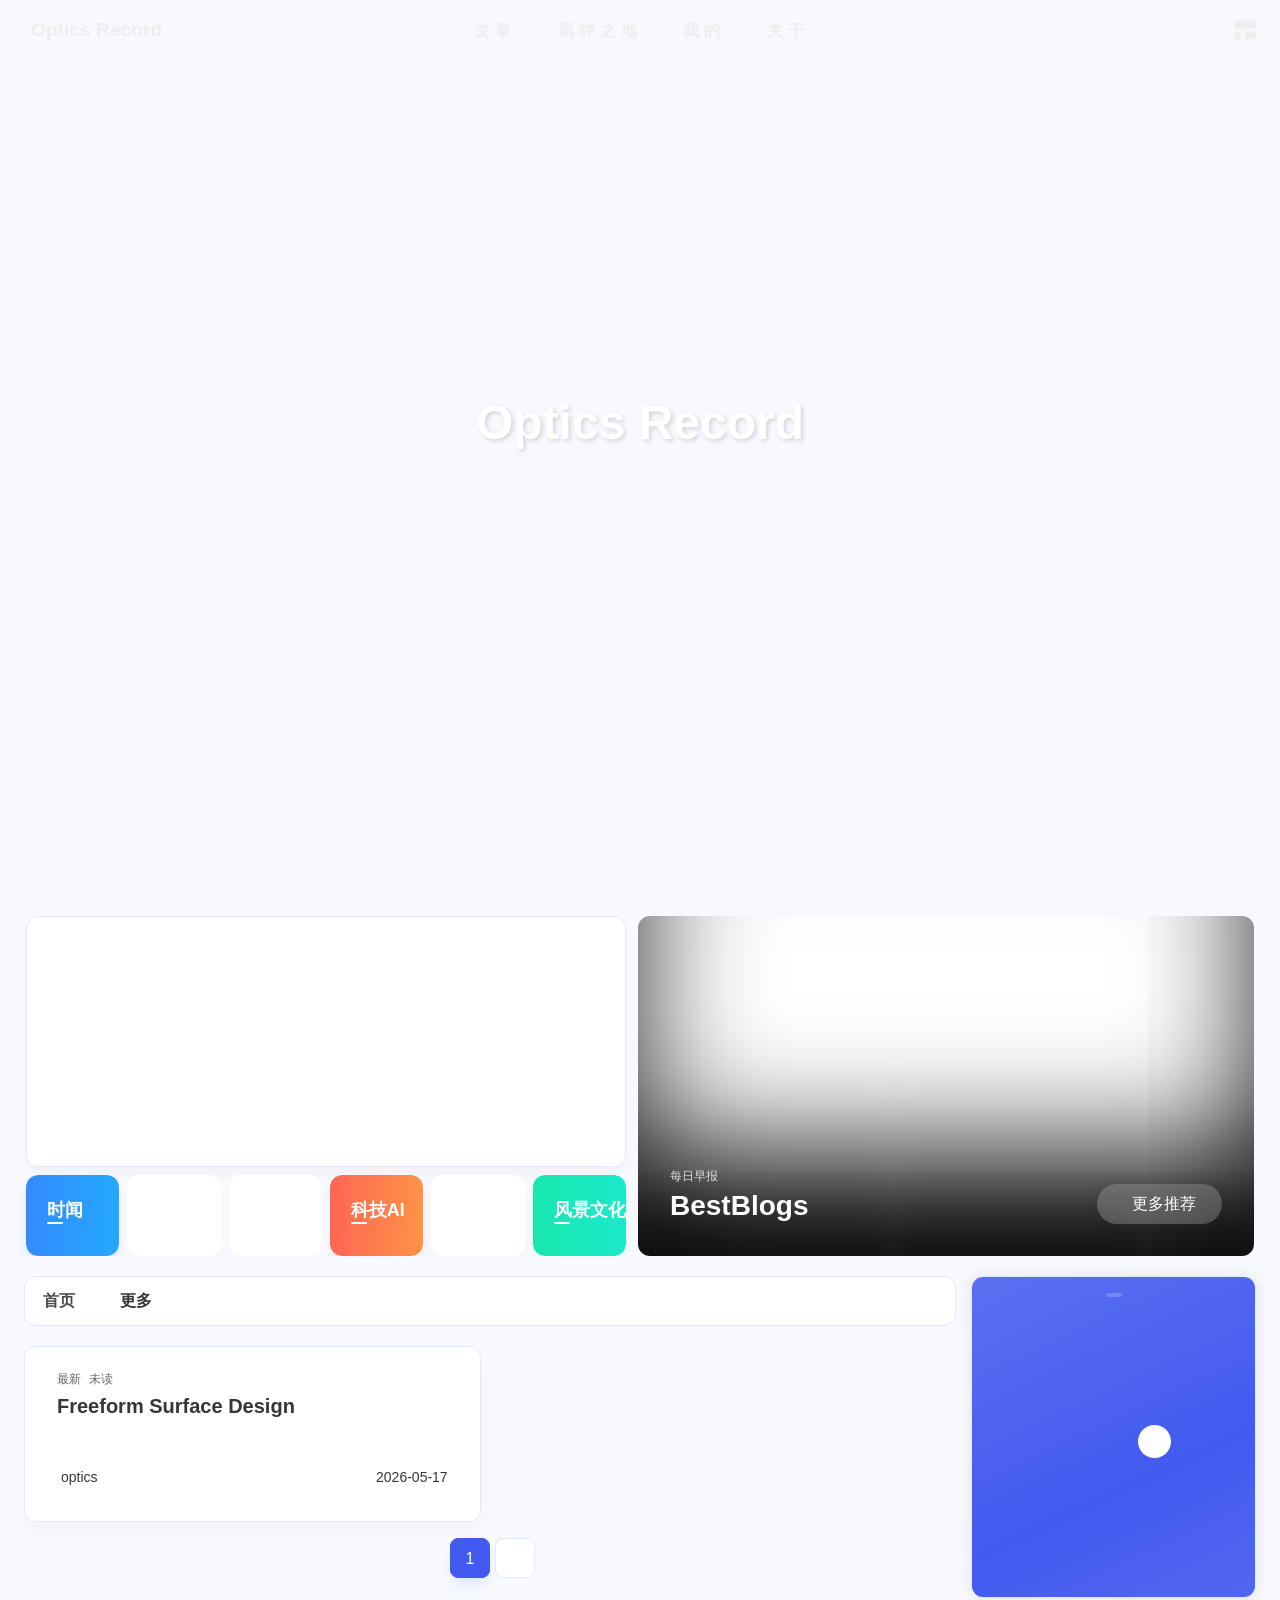
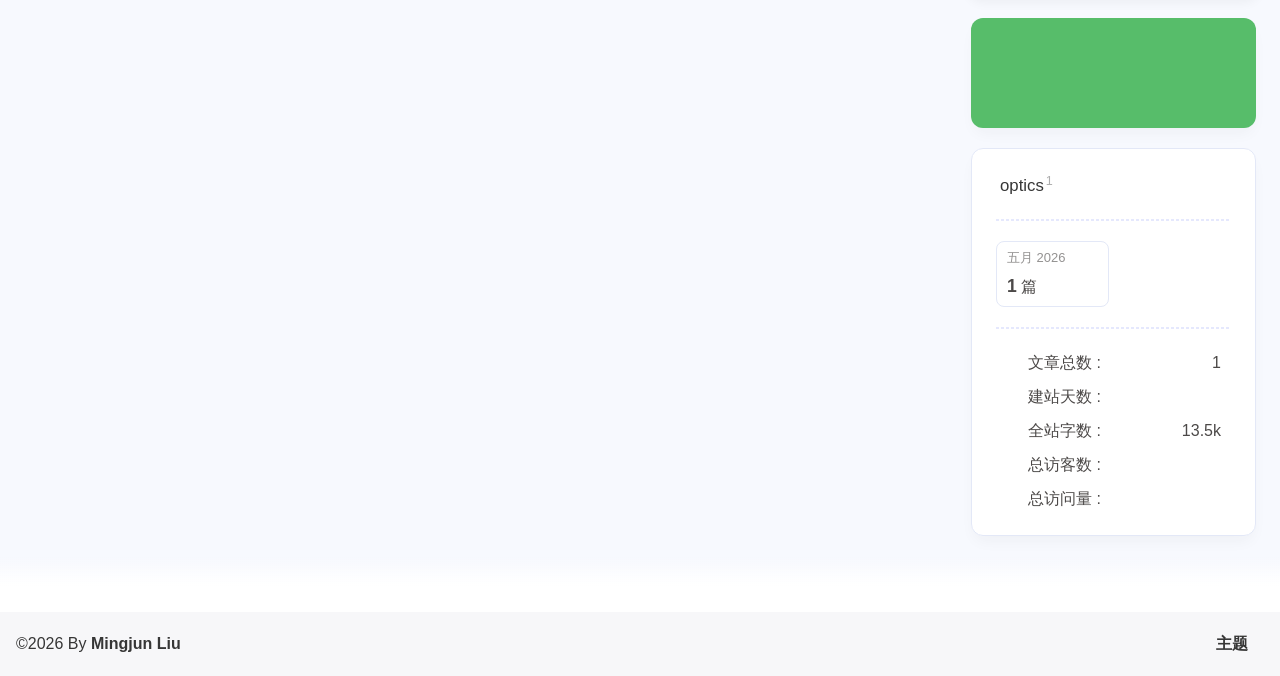
==== commit f65c2e23: "Site updated: 2026-05-19 13:31:37" ====
--- a/index.html
+++ b/index.html
@@ -60,7 +60,7 @@
   isHome: true,
   isHighlightShrink: false,
   isToc: false,
-  postUpdate: '2026-05-19 13:28:34',
+  postUpdate: '2026-05-19 13:31:32',
   postMainColor: '',
 }</script><noscript><style type="text/css">
   #nav {
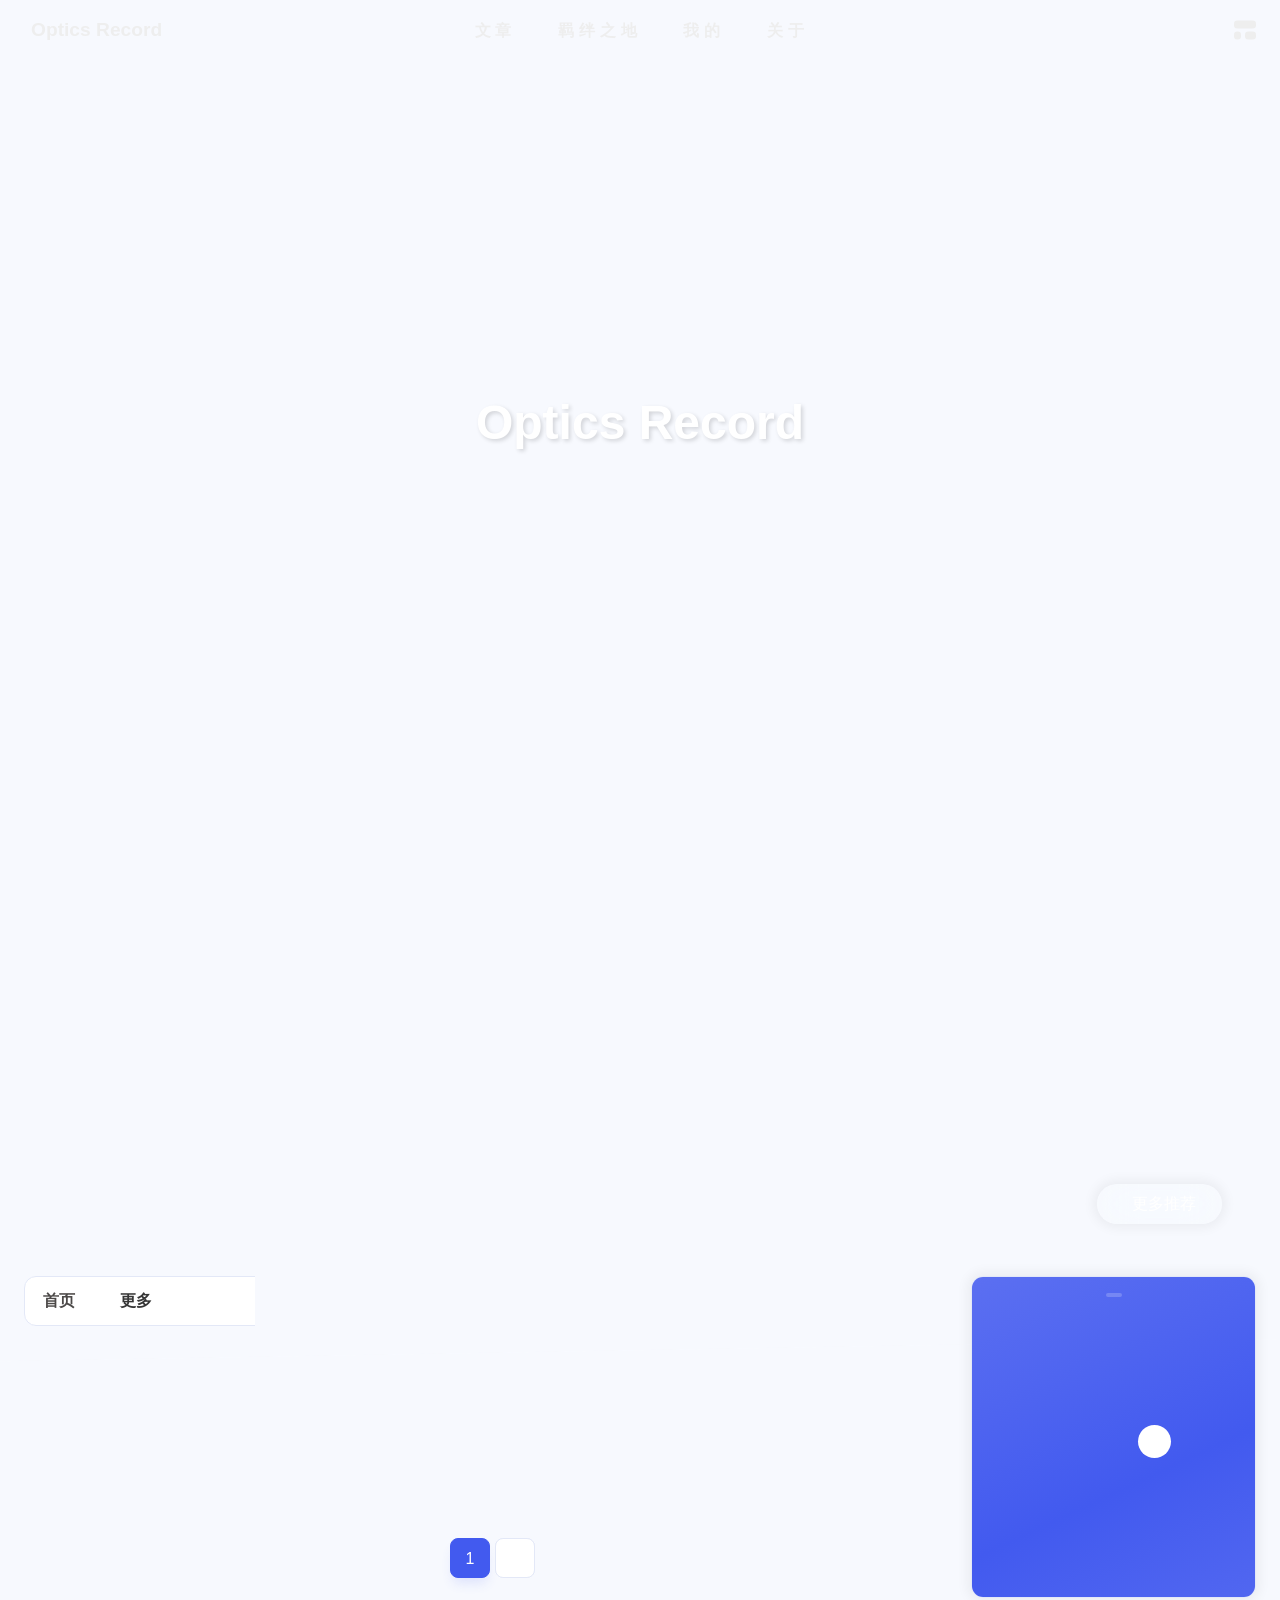
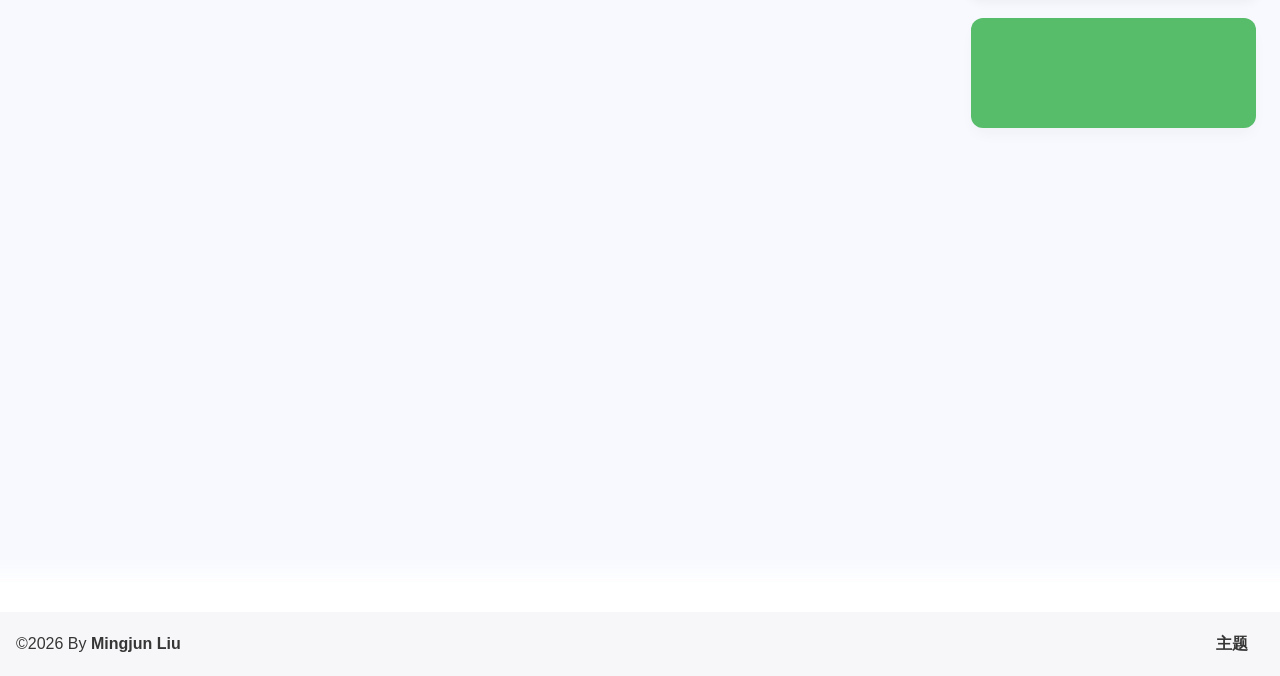
==== commit ce6a8d09: "Site updated: 2026-05-19 13:41:55" ====
--- a/index.html
+++ b/index.html
@@ -1,6 +1,6 @@
 <!DOCTYPE html><html lang="zh-CN" data-theme="light"><head><meta charset="UTF-8"><meta http-equiv="X-UA-Compatible" content="IE=edge"><meta name="viewport" content="width=device-width, initial-scale=1.0, user-scalable=no"><title>Optics Record</title><meta name="keywords" content="Optics, AI Agent"><meta name="author" content="Mingjun Liu"><meta name="copyright" content="Mingjun Liu"><meta name="format-detection" content="telephone=no"><meta name="theme-color" content="#f7f9fe"><meta name="mobile-web-app-capable" content="yes"><meta name="apple-touch-fullscreen" content="yes"><meta name="apple-mobile-web-app-title" content="Optics Record"><meta name="application-name" content="Optics Record"><meta name="apple-mobile-web-app-capable" content="yes"><meta name="apple-mobile-web-app-status-bar-style" content="#f7f9fe"><meta property="og:type" content="website"><meta property="og:title" content="Optics Record"><meta property="og:url" content="https://lmj520ls.github.io/index.html"><meta property="og:site_name" content="Optics Record"><meta property="og:description" content="Mingjun Liu 的Optics与 AI"><meta property="og:locale" content="zh-CN"><meta property="og:image" content="https://lmj520ls.github.io/img/Avatar.png"><meta property="article:author" content="Mingjun Liu"><meta property="article:tag" content="Optics, AI Agent"><meta name="twitter:card" content="summary"><meta name="twitter:image" content="https://lmj520ls.github.io/img/Avatar.png"><meta name="description" content="Mingjun Liu 的Optics与 AI"><link rel="shortcut icon" href="/favicon.ico"><link rel="canonical" href="https://lmj520ls.github.io/"><link rel="preconnect" href="//cdn.cbd.int"/><link rel="preconnect" href="//busuanzi.ibruce.info"/><meta name="google-site-verification" content="xxx"/><meta name="baidu-site-verification" content="code-xxx"/><meta name="msvalidate.01" content="xxx"/><link rel="stylesheet" href="/css/index.css"><link rel="stylesheet" href="https://cdn.cbd.int/node-snackbar@0.1.16/dist/snackbar.min.css" media="print" onload="this.media='all'"><link rel="stylesheet" href="https://cdn.cbd.int/@fancyapps/ui@6.1.6/dist/fancybox/fancybox.css" media="print" onload="this.media='all'"><script>const GLOBAL_CONFIG = {
   linkPageTop: undefined,
-  peoplecanvas: {"enable":true,"img":"/img/happy-loop.png"},
+  peoplecanvas: undefined,
   postHeadAiDescription: {"enable":true,"gptName":"AnZhiYu","mode":"local","switchBtn":false,"btnLink":"https://afdian.net/item/886a79d4db6711eda42a52540025c377","randomNum":3,"basicWordCount":1000,"key":"xxxx","Referer":"https://xx.xx/"},
   diytitle: {"enable":true,"leaveTitle":"w(ﾟДﾟ)w 不要走！再看看嘛！","backTitle":"♪(^∇^*)欢迎肥来！"},
   LA51: undefined,
@@ -60,7 +60,7 @@
   isHome: true,
   isHighlightShrink: false,
   isToc: false,
-  postUpdate: '2026-05-19 13:31:32',
+  postUpdate: '2026-05-19 13:41:50',
   postMainColor: '',
 }</script><noscript><style type="text/css">
   #nav {
@@ -315,7 +315,7 @@
 if (true) {
   document.addEventListener('pjax:send', () => { preloader.initLoading() })
   document.addEventListener('pjax:complete', () => { preloader.endLoading() })
-}</script><link rel="stylesheet" href="https://cdn.cbd.int/anzhiyu-theme-static@1.1.10/progress_bar/progress_bar.css"/><script async="async" src="https://cdn.cbd.int/pace-js@1.2.4/pace.min.js" data-pace-options="{ &quot;restartOnRequestAfter&quot;:false,&quot;eventLag&quot;:false}"></script><div class="page" id="body-wrap"><header class="full_page" id="page-header" style="/img/happy.jpg"><nav id="nav"><div id="nav-group"><span id="blog_name"><a id="site-name" href="/" accesskey="h"><div class="title">Optics Record</div><i class="anzhiyufont anzhiyu-icon-house-chimney"></i></a></span><div class="mask-name-container"><div id="name-container"><a id="page-name" href="javascript:anzhiyu.scrollToDest(0, 500)">PAGE_NAME</a></div></div><div id="menus"><div class="menus_items"><div class="menus_item"><a class="site-page" href="javascript:void(0);"><span> 文章</span></a><ul class="menus_item_child"><li><a class="site-page child faa-parent animated-hover" href="/archives/"><i class="anzhiyufont anzhiyu-icon-box-archive faa-tada" style="font-size: 0.9em;"></i><span> 隧道</span></a></li><li><a class="site-page child faa-parent animated-hover" href="/categories/"><i class="anzhiyufont anzhiyu-icon-shapes faa-tada" style="font-size: 0.9em;"></i><span> 分类</span></a></li><li><a class="site-page child faa-parent animated-hover" href="/tags/"><i class="anzhiyufont anzhiyu-icon-tags faa-tada" style="font-size: 0.9em;"></i><span> 标签</span></a></li></ul></div><div class="menus_item"><a class="site-page" href="javascript:void(0);"><span> 羁绊之地</span></a><ul class="menus_item_child"><li><a class="site-page child faa-parent animated-hover" href="/link/"><i class="anzhiyufont anzhiyu-icon-link faa-tada" style="font-size: 0.9em;"></i><span> 友人帐</span></a></li><li><a class="site-page child faa-parent animated-hover" href="/fcircle/"><i class="anzhiyufont anzhiyu-icon-artstation faa-tada" style="font-size: 0.9em;"></i><span> 交流圈</span></a></li><li><a class="site-page child faa-parent animated-hover" href="/comments/"><i class="anzhiyufont anzhiyu-icon-envelope faa-tada" style="font-size: 0.9em;"></i><span> 留言板</span></a></li></ul></div><div class="menus_item"><a class="site-page" href="javascript:void(0);"><span> 我的</span></a><ul class="menus_item_child"><li><a class="site-page child faa-parent animated-hover" href="/music/"><i class="anzhiyufont anzhiyu-icon-music faa-tada" style="font-size: 0.9em;"></i><span> 音乐馆</span></a></li><li><a class="site-page child faa-parent animated-hover" href="/bangumis/"><i class="anzhiyufont anzhiyu-icon-bilibili faa-tada" style="font-size: 0.9em;"></i><span> 追番页</span></a></li><li><a class="site-page child faa-parent animated-hover" href="/album/"><i class="anzhiyufont anzhiyu-icon-images faa-tada" style="font-size: 0.9em;"></i><span> 相册集</span></a></li><li><a class="site-page child faa-parent animated-hover" href="/air-conditioner/"><i class="anzhiyufont anzhiyu-icon-fan faa-tada" style="font-size: 0.9em;"></i><span> 小空调</span></a></li></ul></div><div class="menus_item"><a class="site-page" href="javascript:void(0);"><span> 关于</span></a><ul class="menus_item_child"><li><a class="site-page child faa-parent animated-hover" href="/about/"><i class="anzhiyufont anzhiyu-icon-paper-plane faa-tada" style="font-size: 0.9em;"></i><span> 关于本人</span></a></li><li><a class="site-page child faa-parent animated-hover" href="/essay/"><i class="anzhiyufont anzhiyu-icon-lightbulb faa-tada" style="font-size: 0.9em;"></i><span> 奇思妙想</span></a></li><li><a class="site-page child faa-parent animated-hover" href="javascript:toRandomPost()"><i class="anzhiyufont anzhiyu-icon-shoe-prints1 faa-tada" style="font-size: 0.9em;"></i><span> 消遣之地</span></a></li></ul></div></div></div><div id="nav-right"><div class="nav-button" id="randomPost_button"><a class="site-page" onclick="toRandomPost()" title="随机前往一个文章" href="javascript:void(0);"><i class="anzhiyufont anzhiyu-icon-dice"></i></a></div><input id="center-console" type="checkbox"/><label class="widget" for="center-console" title="中控台" onclick="anzhiyu.switchConsole();"><i class="left"></i><i class="widget center"></i><i class="widget right"></i></label><div id="console"><div class="console-card-group-reward"><ul class="reward-all console-card"><li class="reward-item"><a href="/img/wechat-pay.png" target="_blank"><img class="post-qr-code-img" alt="微信" src= "[data-uri]" onerror="this.onerror=null,this.src=&quot;/img/404.jpg&quot;" data-lazy-src="/img/wechat-pay.png"/></a><div class="post-qr-code-desc">微信</div></li><li class="reward-item"><a href="/img/alipay-pay.png" target="_blank"><img class="post-qr-code-img" alt="支付宝" src= "[data-uri]" onerror="this.onerror=null,this.src=&quot;/img/404.jpg&quot;" data-lazy-src="/img/alipay-pay.png"/></a><div class="post-qr-code-desc">支付宝</div></li></ul></div><div class="console-card-group"><div class="console-card-group-left"><div class="console-card" id="card-newest-comments"><div class="card-content"><div class="author-content-item-tips">互动</div><span class="author-content-item-title"> 最新评论</span></div><div class="aside-list"><span>正在加载中...</span></div></div></div><div class="console-card-group-right"><div class="console-card tags"><div class="card-content"><div class="author-content-item-tips">兴趣点</div><span class="author-content-item-title">寻找你感兴趣的领域</span><div class="card-tags"><div class="item-headline"></div><div class="card-tag-cloud"><a href="/tags/optics/" style="font-size: 1.05rem;">optics<sup>1</sup></a></div></div><hr/></div></div><div class="console-card history"><div class="item-headline"><i class="anzhiyufont anzhiyu-icon-box-archiv"></i><span>文章</span></div><div class="card-archives"><div class="item-headline"><i class="anzhiyufont anzhiyu-icon-archive"></i><span>归档</span></div><ul class="card-archive-list"><li class="card-archive-list-item"><a class="card-archive-list-link" href="/archives/2026/05/"><span class="card-archive-list-date">五月 2026</span><div class="card-archive-list-count-group"><span class="card-archive-list-count">1</span><span>篇</span></div></a></li></ul></div><hr/></div></div></div><div class="button-group"><div class="console-btn-item"><a class="darkmode_switchbutton" title="显示模式切换" href="javascript:void(0);"><i class="anzhiyufont anzhiyu-icon-moon"></i></a></div><div class="console-btn-item" id="consoleHideAside" onclick="anzhiyu.hideAsideBtn()" title="边栏显示控制"><a class="asideSwitch"><i class="anzhiyufont anzhiyu-icon-arrows-left-right"></i></a></div><div class="console-btn-item" id="consoleMusic" onclick="anzhiyu.musicToggle()" title="音乐开关"><a class="music-switch"><i class="anzhiyufont anzhiyu-icon-music"></i></a></div></div><div class="console-mask" onclick="anzhiyu.hideConsole()" href="javascript:void(0);"></div></div><div class="nav-button" id="nav-totop"><a class="totopbtn" href="javascript:void(0);"><i class="anzhiyufont anzhiyu-icon-arrow-up"></i><span id="percent" onclick="anzhiyu.scrollToDest(0,500)">0</span></a></div><div id="toggle-menu"><a class="site-page" href="javascript:void(0);" title="切换"><i class="anzhiyufont anzhiyu-icon-bars"></i></a></div></div></div></nav><div id="site-info"><h1 id="site-title">Optics Record</h1></div><div id="scroll-down"><i class="anzhiyufont anzhiyu-icon-angle-down scroll-down-effects"></i></div></header><main id="blog-container"><div id="home_top"><div class="swiper_container_card" style="height: auto;width: 100%"><div id="bannerGroup"><div id="random-banner"><canvas id="peoplecanvas"></canvas><a id="random-hover" href="javascript:toRandomPost()"><i class="anzhiyufont anzhiyu-icon-paper-plane"></i><div class="bannerText">随便逛逛<i class="anzhiyufont anzhiyu-icon-arrow-right"></i></div></a></div><div class="categoryGroup"><div class="categoryItem" style="box-shadow:var(--anzhiyu-shadow-blue)"><a class="categoryButton blue" href="/categories/%E6%97%B6%E9%97%BB/"><span class="categoryButtonText">时闻</span><i class="anzhiyufont anzhiyu-icon-newspaper"></i></a></div><div class="categoryItem" style="box-shadow:var(--anzhiyu-shadow-orange)"><a class="categoryButton orange" href="/categories/%E8%B4%A2%E7%BB%8F/"><span class="categoryButtonText">财经</span><i class="anzhiyufont anzhiyu-icon-trend"></i></a></div><div class="categoryItem" style="box-shadow:var(--anzhiyu-shadow-purple)"><a class="categoryButton purple" href="/categories/%E5%85%89%E5%AD%A6/"><span class="categoryButtonText">光学</span><i class="anzhiyufont anzhiyu-icon-compass"></i></a></div><div class="categoryItem" style="box-shadow:var(--anzhiyu-shadow-red)"><a class="categoryButton red" href="/categories/%E7%A7%91%E6%8A%80AI/"><span class="categoryButtonText">科技AI</span><i class="anzhiyufont anzhiyu-icon-robot"></i></a></div><div class="categoryItem" style="box-shadow:var(--anzhiyu-shadow-pink)"><a class="categoryButton pink" target="_blank" rel="noopener" href="https://www.bilibili.com/"><span class="categoryButtonText">国漫番剧</span><i class="anzhiyufont anzhiyu-icon-bilibili"></i></a></div><div class="categoryItem" style="box-shadow:var(--anzhiyu-shadow-green)"><a class="categoryButton green" href="/categories/%E9%A3%8E%E6%99%AF%E6%96%87%E5%8C%96/"><span class="categoryButtonText">风景文化</span><i class="anzhiyufont anzhiyu-icon-book"></i></a></div></div></div><div class="topGroup"><div class="recent-post-item" onclick="pjax.loadUrl(&quot;/2026/05/17/1/&quot;)"><div class="post_cover left_radius"><a href="2026/05/17/1/" title="Freeform Surface Design"><span class="recent-post-top-text">荐</span><img class="post_bg" onerror="this.onerror=null;this.src='/img/404.jpg'" alt="cover"></a></div><div class="recent-post-info"><a class="article-title" href="2026/05/17/1/" title="Freeform Surface Design">Freeform Surface Design</a></div></div><a class="todayCard" id="todayCard" target="_blank" rel="noopener" href="https://www.bestblogs.dev/reading/brief" style="z-index: 1;"><div class="todayCard-info"><div class="todayCard-tips">每日早报</div><div class="todayCard-title">BestBlogs</div></div><img class="todayCard-cover" src= "[data-uri]" onerror="this.onerror=null,this.src=&quot;/img/404.jpg&quot;" data-lazy-src="https://bu.dusays.com/2023/05/13/645fa3cf90d70.webp" onerror="this.onerror=null;this.src='/img/404.jpg'" alt="封面"><div class="banner-button-group"><div class="banner-button" onclick="event.stopPropagation();event.preventDefault();anzhiyu.hideTodayCard();"><i class="anzhiyufont anzhiyu-icon-arrow-circle-right"></i><span class="banner-button-text">更多推荐</span></div></div></a></div><link rel="stylesheet"></div></div><div class="layout" id="content-inner"><div class="recent-posts" id="recent-posts"><div id="categoryBar"><div class="category-bar" id="category-bar"><div id="catalog-bar"><div id="catalog-list"><div class="catalog-list-item" id="首页"><a href="/">首页</a></div></div><div class="category-bar-next" id="category-bar-next" onclick="anzhiyu.scrollCategoryBarToRight()"><i class="anzhiyufont anzhiyu-icon-angle-double-right"></i></div><a class="catalog-more" href="/categories/">更多</a></div></div></div><div class="recent-post-item lastestpost-item" onclick="pjax.loadUrl('/2026/05/17/1/')"><div class="recent-post-info no-cover"><div class="recent-post-info-top"><div class="recent-post-info-top-tips"><span class="newPost">最新</span><a class="unvisited-post" href="/2026/05/17/1/" title="Freeform Surface Design">未读</a></div><a class="article-title" href="/2026/05/17/1/" title="Freeform Surface Design">Freeform Surface Design</a></div><div class="article-meta-wrap"><span class="post-meta-date"><i class="anzhiyufont anzhiyu-icon-calendar-days" style="font-size: 15px; display:none"></i><span class="article-meta-label">发表于</span><time datetime="2026-05-17T06:40:13.556Z" title="发表于 2026-05-17 14:40:13" time="2026-05-17 14:40:13">2026-05-17</time><time class="time_hidden" datetime="2026-05-19T05:20:48.536Z" title="更新于 2026-05-19 13:20:48" time="2026-05-19 13:20:48">2026-05-19</time></span><span class="article-meta tags"><a class="article-meta__tags" href="/tags/optics/" event.cancelbubble onclick="window.event.cancelBubble=true;"><span> <i class="anzhiyufont anzhiyu-icon-hashtag"></i>optics</span></a></span></div><div class="content">自由曲面的数学描述自由曲面常用哪些数学描述方式？自由曲面的数学描述方式大致可以分为三大类：多项式类、样条类和 正交基函数类。
+}</script><link rel="stylesheet" href="https://cdn.cbd.int/anzhiyu-theme-static@1.1.10/progress_bar/progress_bar.css"/><script async="async" src="https://cdn.cbd.int/pace-js@1.2.4/pace.min.js" data-pace-options="{ &quot;restartOnRequestAfter&quot;:false,&quot;eventLag&quot;:false}"></script><div class="page" id="body-wrap"><header class="full_page" id="page-header" style="/img/happy.jpg"><nav id="nav"><div id="nav-group"><span id="blog_name"><a id="site-name" href="/" accesskey="h"><div class="title">Optics Record</div><i class="anzhiyufont anzhiyu-icon-house-chimney"></i></a></span><div class="mask-name-container"><div id="name-container"><a id="page-name" href="javascript:anzhiyu.scrollToDest(0, 500)">PAGE_NAME</a></div></div><div id="menus"><div class="menus_items"><div class="menus_item"><a class="site-page" href="javascript:void(0);"><span> 文章</span></a><ul class="menus_item_child"><li><a class="site-page child faa-parent animated-hover" href="/archives/"><i class="anzhiyufont anzhiyu-icon-box-archive faa-tada" style="font-size: 0.9em;"></i><span> 隧道</span></a></li><li><a class="site-page child faa-parent animated-hover" href="/categories/"><i class="anzhiyufont anzhiyu-icon-shapes faa-tada" style="font-size: 0.9em;"></i><span> 分类</span></a></li><li><a class="site-page child faa-parent animated-hover" href="/tags/"><i class="anzhiyufont anzhiyu-icon-tags faa-tada" style="font-size: 0.9em;"></i><span> 标签</span></a></li></ul></div><div class="menus_item"><a class="site-page" href="javascript:void(0);"><span> 羁绊之地</span></a><ul class="menus_item_child"><li><a class="site-page child faa-parent animated-hover" href="/link/"><i class="anzhiyufont anzhiyu-icon-link faa-tada" style="font-size: 0.9em;"></i><span> 友人帐</span></a></li><li><a class="site-page child faa-parent animated-hover" href="/fcircle/"><i class="anzhiyufont anzhiyu-icon-artstation faa-tada" style="font-size: 0.9em;"></i><span> 交流圈</span></a></li><li><a class="site-page child faa-parent animated-hover" href="/comments/"><i class="anzhiyufont anzhiyu-icon-envelope faa-tada" style="font-size: 0.9em;"></i><span> 留言板</span></a></li></ul></div><div class="menus_item"><a class="site-page" href="javascript:void(0);"><span> 我的</span></a><ul class="menus_item_child"><li><a class="site-page child faa-parent animated-hover" href="/music/"><i class="anzhiyufont anzhiyu-icon-music faa-tada" style="font-size: 0.9em;"></i><span> 音乐馆</span></a></li><li><a class="site-page child faa-parent animated-hover" href="/bangumis/"><i class="anzhiyufont anzhiyu-icon-bilibili faa-tada" style="font-size: 0.9em;"></i><span> 追番页</span></a></li><li><a class="site-page child faa-parent animated-hover" href="/album/"><i class="anzhiyufont anzhiyu-icon-images faa-tada" style="font-size: 0.9em;"></i><span> 相册集</span></a></li><li><a class="site-page child faa-parent animated-hover" href="/air-conditioner/"><i class="anzhiyufont anzhiyu-icon-fan faa-tada" style="font-size: 0.9em;"></i><span> 小空调</span></a></li></ul></div><div class="menus_item"><a class="site-page" href="javascript:void(0);"><span> 关于</span></a><ul class="menus_item_child"><li><a class="site-page child faa-parent animated-hover" href="/about/"><i class="anzhiyufont anzhiyu-icon-paper-plane faa-tada" style="font-size: 0.9em;"></i><span> 关于本人</span></a></li><li><a class="site-page child faa-parent animated-hover" href="/essay/"><i class="anzhiyufont anzhiyu-icon-lightbulb faa-tada" style="font-size: 0.9em;"></i><span> 奇思妙想</span></a></li><li><a class="site-page child faa-parent animated-hover" href="javascript:toRandomPost()"><i class="anzhiyufont anzhiyu-icon-shoe-prints1 faa-tada" style="font-size: 0.9em;"></i><span> 消遣之地</span></a></li></ul></div></div></div><div id="nav-right"><div class="nav-button" id="randomPost_button"><a class="site-page" onclick="toRandomPost()" title="随机前往一个文章" href="javascript:void(0);"><i class="anzhiyufont anzhiyu-icon-dice"></i></a></div><input id="center-console" type="checkbox"/><label class="widget" for="center-console" title="中控台" onclick="anzhiyu.switchConsole();"><i class="left"></i><i class="widget center"></i><i class="widget right"></i></label><div id="console"><div class="console-card-group-reward"><ul class="reward-all console-card"><li class="reward-item"><a href="/img/wechat-pay.png" target="_blank"><img class="post-qr-code-img" alt="微信" src= "[data-uri]" onerror="this.onerror=null,this.src=&quot;/img/404.jpg&quot;" data-lazy-src="/img/wechat-pay.png"/></a><div class="post-qr-code-desc">微信</div></li><li class="reward-item"><a href="/img/alipay-pay.png" target="_blank"><img class="post-qr-code-img" alt="支付宝" src= "[data-uri]" onerror="this.onerror=null,this.src=&quot;/img/404.jpg&quot;" data-lazy-src="/img/alipay-pay.png"/></a><div class="post-qr-code-desc">支付宝</div></li></ul></div><div class="console-card-group"><div class="console-card-group-left"><div class="console-card" id="card-newest-comments"><div class="card-content"><div class="author-content-item-tips">互动</div><span class="author-content-item-title"> 最新评论</span></div><div class="aside-list"><span>正在加载中...</span></div></div></div><div class="console-card-group-right"><div class="console-card tags"><div class="card-content"><div class="author-content-item-tips">兴趣点</div><span class="author-content-item-title">寻找你感兴趣的领域</span><div class="card-tags"><div class="item-headline"></div><div class="card-tag-cloud"><a href="/tags/optics/" style="font-size: 1.05rem;">optics<sup>1</sup></a></div></div><hr/></div></div><div class="console-card history"><div class="item-headline"><i class="anzhiyufont anzhiyu-icon-box-archiv"></i><span>文章</span></div><div class="card-archives"><div class="item-headline"><i class="anzhiyufont anzhiyu-icon-archive"></i><span>归档</span></div><ul class="card-archive-list"><li class="card-archive-list-item"><a class="card-archive-list-link" href="/archives/2026/05/"><span class="card-archive-list-date">五月 2026</span><div class="card-archive-list-count-group"><span class="card-archive-list-count">1</span><span>篇</span></div></a></li></ul></div><hr/></div></div></div><div class="button-group"><div class="console-btn-item"><a class="darkmode_switchbutton" title="显示模式切换" href="javascript:void(0);"><i class="anzhiyufont anzhiyu-icon-moon"></i></a></div><div class="console-btn-item" id="consoleHideAside" onclick="anzhiyu.hideAsideBtn()" title="边栏显示控制"><a class="asideSwitch"><i class="anzhiyufont anzhiyu-icon-arrows-left-right"></i></a></div><div class="console-btn-item" id="consoleMusic" onclick="anzhiyu.musicToggle()" title="音乐开关"><a class="music-switch"><i class="anzhiyufont anzhiyu-icon-music"></i></a></div></div><div class="console-mask" onclick="anzhiyu.hideConsole()" href="javascript:void(0);"></div></div><div class="nav-button" id="nav-totop"><a class="totopbtn" href="javascript:void(0);"><i class="anzhiyufont anzhiyu-icon-arrow-up"></i><span id="percent" onclick="anzhiyu.scrollToDest(0,500)">0</span></a></div><div id="toggle-menu"><a class="site-page" href="javascript:void(0);" title="切换"><i class="anzhiyufont anzhiyu-icon-bars"></i></a></div></div></div></nav><div id="site-info"><h1 id="site-title">Optics Record</h1></div><div id="scroll-down"><i class="anzhiyufont anzhiyu-icon-angle-down scroll-down-effects"></i></div></header><main id="blog-container"><div id="home_top"><div class="swiper_container_card" style="height: auto;width: 100%"><div id="bannerGroup"><div id="random-banner"><div class="banners-title"><div class="banners-title-big">生活明朗</div><div class="banners-title-big">万物可爱。</div><div class="banners-title-small">liu-ming-jun.github.io</div></div><div id="skills-tags-group-all"><div class="tags-group-wrapper"><div class="tags-group-icon-pair"><div class="tags-group-icon" style="background: #fff"><img class="no-lightbox" title="Java" src= "[data-uri]" onerror="this.onerror=null,this.src=&quot;/img/404.jpg&quot;" data-lazy-src="https://upload-bbs.miyoushe.com/upload/2025/07/29/125766904/26ba17ce013ecde9afc8b373e2fc0b9d_1804318147854602575.jpg" size="60px" alt="Java"></div><div class="tags-group-icon" style="background: #57b6e6"><img class="no-lightbox" title="Docker" src= "[data-uri]" onerror="this.onerror=null,this.src=&quot;/img/404.jpg&quot;" data-lazy-src="https://upload-bbs.miyoushe.com/upload/2025/07/29/125766904/544b2d982fd5c4ede6630b29d86f3cae_7350393908531420887.png" size="60px" alt="Docker"></div></div><div class="tags-group-icon-pair"><div class="tags-group-icon" style="background: #4082c3"><img class="no-lightbox" title="Photoshop" src= "[data-uri]" onerror="this.onerror=null,this.src=&quot;/img/404.jpg&quot;" data-lazy-src="https://upload-bbs.miyoushe.com/upload/2025/07/29/125766904/4ce1d081b9b37b06e3714bee95e58589_1613929877388832041.png" size="60px" alt="Photoshop"></div><div class="tags-group-icon" style="background: #333"><img class="no-lightbox" title="Node" src= "[data-uri]" onerror="this.onerror=null,this.src=&quot;/img/404.jpg&quot;" data-lazy-src="https://npm.elemecdn.com/anzhiyu-blog@2.1.1/img/svg/node-logo.svg" size="60px" alt="Node"></div></div><div class="tags-group-icon-pair"><div class="tags-group-icon" style="background: #2e3a41"><img class="no-lightbox" title="Webpack" src= "[data-uri]" onerror="this.onerror=null,this.src=&quot;/img/404.jpg&quot;" data-lazy-src="https://upload-bbs.miyoushe.com/upload/2025/07/29/125766904/32dc115fbfd1340f919f0234725c6fb4_4060605986539473613.png" size="60px" alt="Webpack"></div><div class="tags-group-icon" style="background: #fff"><img class="no-lightbox" title="Pinia" src= "[data-uri]" onerror="this.onerror=null,this.src=&quot;/img/404.jpg&quot;" data-lazy-src="https://npm.elemecdn.com/anzhiyu-blog@2.0.8/img/svg/pinia-logo.svg" size="60px" alt="Pinia"></div></div><div class="tags-group-icon-pair"><div class="tags-group-icon" style="background: #fff"><img class="no-lightbox" title="Python" src= "[data-uri]" onerror="this.onerror=null,this.src=&quot;/img/404.jpg&quot;" data-lazy-src="https://upload-bbs.miyoushe.com/upload/2025/07/29/125766904/02c9c621414cc2ca41035d809a4154be_7912546659792951301.png" size="60px" alt="Python"></div><div class="tags-group-icon" style="background: #937df7"><img class="no-lightbox" title="Vite" src= "[data-uri]" onerror="this.onerror=null,this.src=&quot;/img/404.jpg&quot;" data-lazy-src="https://npm.elemecdn.com/anzhiyu-blog@2.0.8/img/svg/vite-logo.svg" size="60px" alt="Vite"></div></div><div class="tags-group-icon-pair"><div class="tags-group-icon" style="background: #4499e4"><img class="no-lightbox" title="Flutter" src= "[data-uri]" onerror="this.onerror=null,this.src=&quot;/img/404.jpg&quot;" data-lazy-src="https://upload-bbs.miyoushe.com/upload/2025/07/29/125766904/b5aa93e0b61d8c9784cf76d14886ea46_4590392178423108088.png" size="60px" alt="Flutter"></div><div class="tags-group-icon" style="background: #b8f0ae"><img class="no-lightbox" title="Vue" src= "[data-uri]" onerror="this.onerror=null,this.src=&quot;/img/404.jpg&quot;" data-lazy-src="https://upload-bbs.miyoushe.com/upload/2025/07/29/125766904/cf23526f451784ff137f161b8fe18d5a_692393069314581413.png" size="60px" alt="Vue"></div></div><div class="tags-group-icon-pair"><div class="tags-group-icon" style="background: #222"><img class="no-lightbox" title="React" src= "[data-uri]" onerror="this.onerror=null,this.src=&quot;/img/404.jpg&quot;" data-lazy-src="[data-uri]" size="60px" alt="React"></div><div class="tags-group-icon" style="background: #2c51db"><img class="no-lightbox" title="CSS3" src= "[data-uri]" onerror="this.onerror=null,this.src=&quot;/img/404.jpg&quot;" data-lazy-src="https://upload-bbs.miyoushe.com/upload/2025/08/02/125766904/948767d87de7c5733b5f59b036d28b4b_3573026798828830876.png" size="60px" alt="CSS3"></div></div><div class="tags-group-icon-pair"><div class="tags-group-icon" style="background: #f7cb4f"><img class="no-lightbox" title="JS" src= "[data-uri]" onerror="this.onerror=null,this.src=&quot;/img/404.jpg&quot;" data-lazy-src="https://upload-bbs.miyoushe.com/upload/2025/07/29/125766904/06216e7fddb6704b57cb89be309443f9_7269407781142156006.png" size="60px" alt="JS"></div><div class="tags-group-icon" style="background: #e9572b"><img class="no-lightbox" title="HTML" src= "[data-uri]" onerror="this.onerror=null,this.src=&quot;/img/404.jpg&quot;" data-lazy-src="https://upload-bbs.miyoushe.com/upload/2025/08/02/125766904/f774c401c8bc2707e1df1323bdc9e423_1926035231499717029.png" size="60px" alt="HTML"></div></div><div class="tags-group-icon-pair"><div class="tags-group-icon" style="background: #df5b40"><img class="no-lightbox" title="Git" src= "[data-uri]" onerror="this.onerror=null,this.src=&quot;/img/404.jpg&quot;" data-lazy-src="https://upload-bbs.miyoushe.com/upload/2025/07/29/125766904/fcc0dbbfe206b4436097a8362d64b558_6981541002497327189.webp" size="60px" alt="Git"></div><div class="tags-group-icon" style="background: #e65164"><img class="no-lightbox" title="Apifox" src= "[data-uri]" onerror="this.onerror=null,this.src=&quot;/img/404.jpg&quot;" data-lazy-src="https://upload-bbs.miyoushe.com/upload/2025/08/02/125766904/b61bc7287d7f7f89bd30079c7f04360e_2465770520170903938.png" size="60px" alt="Apifox"></div></div><div class="tags-group-icon-pair"><div class="tags-group-icon" style="background: #fff"><img class="no-lightbox" title="Java" src= "[data-uri]" onerror="this.onerror=null,this.src=&quot;/img/404.jpg&quot;" data-lazy-src="https://upload-bbs.miyoushe.com/upload/2025/07/29/125766904/26ba17ce013ecde9afc8b373e2fc0b9d_1804318147854602575.jpg" size="60px" alt="Java"></div><div class="tags-group-icon" style="background: #57b6e6"><img class="no-lightbox" title="Docker" src= "[data-uri]" onerror="this.onerror=null,this.src=&quot;/img/404.jpg&quot;" data-lazy-src="https://upload-bbs.miyoushe.com/upload/2025/07/29/125766904/544b2d982fd5c4ede6630b29d86f3cae_7350393908531420887.png" size="60px" alt="Docker"></div></div><div class="tags-group-icon-pair"><div class="tags-group-icon" style="background: #4082c3"><img class="no-lightbox" title="Photoshop" src= "[data-uri]" onerror="this.onerror=null,this.src=&quot;/img/404.jpg&quot;" data-lazy-src="https://upload-bbs.miyoushe.com/upload/2025/07/29/125766904/4ce1d081b9b37b06e3714bee95e58589_1613929877388832041.png" size="60px" alt="Photoshop"></div><div class="tags-group-icon" style="background: #333"><img class="no-lightbox" title="Node" src= "[data-uri]" onerror="this.onerror=null,this.src=&quot;/img/404.jpg&quot;" data-lazy-src="https://npm.elemecdn.com/anzhiyu-blog@2.1.1/img/svg/node-logo.svg" size="60px" alt="Node"></div></div><div class="tags-group-icon-pair"><div class="tags-group-icon" style="background: #2e3a41"><img class="no-lightbox" title="Webpack" src= "[data-uri]" onerror="this.onerror=null,this.src=&quot;/img/404.jpg&quot;" data-lazy-src="https://upload-bbs.miyoushe.com/upload/2025/07/29/125766904/32dc115fbfd1340f919f0234725c6fb4_4060605986539473613.png" size="60px" alt="Webpack"></div><div class="tags-group-icon" style="background: #fff"><img class="no-lightbox" title="Pinia" src= "[data-uri]" onerror="this.onerror=null,this.src=&quot;/img/404.jpg&quot;" data-lazy-src="https://npm.elemecdn.com/anzhiyu-blog@2.0.8/img/svg/pinia-logo.svg" size="60px" alt="Pinia"></div></div><div class="tags-group-icon-pair"><div class="tags-group-icon" style="background: #fff"><img class="no-lightbox" title="Python" src= "[data-uri]" onerror="this.onerror=null,this.src=&quot;/img/404.jpg&quot;" data-lazy-src="https://upload-bbs.miyoushe.com/upload/2025/07/29/125766904/02c9c621414cc2ca41035d809a4154be_7912546659792951301.png" size="60px" alt="Python"></div><div class="tags-group-icon" style="background: #937df7"><img class="no-lightbox" title="Vite" src= "[data-uri]" onerror="this.onerror=null,this.src=&quot;/img/404.jpg&quot;" data-lazy-src="https://npm.elemecdn.com/anzhiyu-blog@2.0.8/img/svg/vite-logo.svg" size="60px" alt="Vite"></div></div><div class="tags-group-icon-pair"><div class="tags-group-icon" style="background: #4499e4"><img class="no-lightbox" title="Flutter" src= "[data-uri]" onerror="this.onerror=null,this.src=&quot;/img/404.jpg&quot;" data-lazy-src="https://upload-bbs.miyoushe.com/upload/2025/07/29/125766904/b5aa93e0b61d8c9784cf76d14886ea46_4590392178423108088.png" size="60px" alt="Flutter"></div><div class="tags-group-icon" style="background: #b8f0ae"><img class="no-lightbox" title="Vue" src= "[data-uri]" onerror="this.onerror=null,this.src=&quot;/img/404.jpg&quot;" data-lazy-src="https://upload-bbs.miyoushe.com/upload/2025/07/29/125766904/cf23526f451784ff137f161b8fe18d5a_692393069314581413.png" size="60px" alt="Vue"></div></div><div class="tags-group-icon-pair"><div class="tags-group-icon" style="background: #222"><img class="no-lightbox" title="React" src= "[data-uri]" onerror="this.onerror=null,this.src=&quot;/img/404.jpg&quot;" data-lazy-src="[data-uri]" size="60px" alt="React"></div><div class="tags-group-icon" style="background: #2c51db"><img class="no-lightbox" title="CSS3" src= "[data-uri]" onerror="this.onerror=null,this.src=&quot;/img/404.jpg&quot;" data-lazy-src="https://upload-bbs.miyoushe.com/upload/2025/08/02/125766904/948767d87de7c5733b5f59b036d28b4b_3573026798828830876.png" size="60px" alt="CSS3"></div></div><div class="tags-group-icon-pair"><div class="tags-group-icon" style="background: #f7cb4f"><img class="no-lightbox" title="JS" src= "[data-uri]" onerror="this.onerror=null,this.src=&quot;/img/404.jpg&quot;" data-lazy-src="https://upload-bbs.miyoushe.com/upload/2025/07/29/125766904/06216e7fddb6704b57cb89be309443f9_7269407781142156006.png" size="60px" alt="JS"></div><div class="tags-group-icon" style="background: #e9572b"><img class="no-lightbox" title="HTML" src= "[data-uri]" onerror="this.onerror=null,this.src=&quot;/img/404.jpg&quot;" data-lazy-src="https://upload-bbs.miyoushe.com/upload/2025/08/02/125766904/f774c401c8bc2707e1df1323bdc9e423_1926035231499717029.png" size="60px" alt="HTML"></div></div><div class="tags-group-icon-pair"><div class="tags-group-icon" style="background: #df5b40"><img class="no-lightbox" title="Git" src= "[data-uri]" onerror="this.onerror=null,this.src=&quot;/img/404.jpg&quot;" data-lazy-src="https://upload-bbs.miyoushe.com/upload/2025/07/29/125766904/fcc0dbbfe206b4436097a8362d64b558_6981541002497327189.webp" size="60px" alt="Git"></div><div class="tags-group-icon" style="background: #e65164"><img class="no-lightbox" title="Apifox" src= "[data-uri]" onerror="this.onerror=null,this.src=&quot;/img/404.jpg&quot;" data-lazy-src="https://upload-bbs.miyoushe.com/upload/2025/08/02/125766904/b61bc7287d7f7f89bd30079c7f04360e_2465770520170903938.png" size="60px" alt="Apifox"></div></div></div></div><a id="random-hover" href="javascript:toRandomPost()"><i class="anzhiyufont anzhiyu-icon-paper-plane"></i><div class="bannerText">随便逛逛<i class="anzhiyufont anzhiyu-icon-arrow-right"></i></div></a></div><div class="categoryGroup"><div class="categoryItem" style="box-shadow:var(--anzhiyu-shadow-blue)"><a class="categoryButton blue" href="/categories/%E6%97%B6%E9%97%BB/"><span class="categoryButtonText">时闻</span><i class="anzhiyufont anzhiyu-icon-newspaper"></i></a></div><div class="categoryItem" style="box-shadow:var(--anzhiyu-shadow-orange)"><a class="categoryButton orange" href="/categories/%E8%B4%A2%E7%BB%8F/"><span class="categoryButtonText">财经</span><i class="anzhiyufont anzhiyu-icon-trend"></i></a></div><div class="categoryItem" style="box-shadow:var(--anzhiyu-shadow-purple)"><a class="categoryButton purple" href="/categories/%E5%85%89%E5%AD%A6/"><span class="categoryButtonText">光学</span><i class="anzhiyufont anzhiyu-icon-compass"></i></a></div><div class="categoryItem" style="box-shadow:var(--anzhiyu-shadow-red)"><a class="categoryButton red" href="/categories/%E7%A7%91%E6%8A%80AI/"><span class="categoryButtonText">科技AI</span><i class="anzhiyufont anzhiyu-icon-robot"></i></a></div><div class="categoryItem" style="box-shadow:var(--anzhiyu-shadow-pink)"><a class="categoryButton pink" target="_blank" rel="noopener" href="https://www.bilibili.com/"><span class="categoryButtonText">国漫番剧</span><i class="anzhiyufont anzhiyu-icon-bilibili"></i></a></div><div class="categoryItem" style="box-shadow:var(--anzhiyu-shadow-green)"><a class="categoryButton green" href="/categories/%E9%A3%8E%E6%99%AF%E6%96%87%E5%8C%96/"><span class="categoryButtonText">风景文化</span><i class="anzhiyufont anzhiyu-icon-book"></i></a></div></div></div><div class="topGroup"><div class="recent-post-item" onclick="pjax.loadUrl(&quot;/2026/05/17/1/&quot;)"><div class="post_cover left_radius"><a href="2026/05/17/1/" title="Freeform Surface Design"><span class="recent-post-top-text">荐</span><img class="post_bg" onerror="this.onerror=null;this.src='/img/404.jpg'" alt="cover"></a></div><div class="recent-post-info"><a class="article-title" href="2026/05/17/1/" title="Freeform Surface Design">Freeform Surface Design</a></div></div><a class="todayCard" id="todayCard" target="_blank" rel="noopener" href="https://www.bestblogs.dev/reading/brief" style="z-index: 1;"><div class="todayCard-info"><div class="todayCard-tips">每日早报</div><div class="todayCard-title">BestBlogs</div></div><img class="todayCard-cover" src= "[data-uri]" onerror="this.onerror=null,this.src=&quot;/img/404.jpg&quot;" data-lazy-src="https://bu.dusays.com/2023/05/13/645fa3cf90d70.webp" onerror="this.onerror=null;this.src='/img/404.jpg'" alt="封面"><div class="banner-button-group"><div class="banner-button" onclick="event.stopPropagation();event.preventDefault();anzhiyu.hideTodayCard();"><i class="anzhiyufont anzhiyu-icon-arrow-circle-right"></i><span class="banner-button-text">更多推荐</span></div></div></a></div><link rel="stylesheet"></div></div><div class="layout" id="content-inner"><div class="recent-posts" id="recent-posts"><div id="categoryBar"><div class="category-bar" id="category-bar"><div id="catalog-bar"><div id="catalog-list"><div class="catalog-list-item" id="首页"><a href="/">首页</a></div></div><div class="category-bar-next" id="category-bar-next" onclick="anzhiyu.scrollCategoryBarToRight()"><i class="anzhiyufont anzhiyu-icon-angle-double-right"></i></div><a class="catalog-more" href="/categories/">更多</a></div></div></div><div class="recent-post-item lastestpost-item" onclick="pjax.loadUrl('/2026/05/17/1/')"><div class="recent-post-info no-cover"><div class="recent-post-info-top"><div class="recent-post-info-top-tips"><span class="newPost">最新</span><a class="unvisited-post" href="/2026/05/17/1/" title="Freeform Surface Design">未读</a></div><a class="article-title" href="/2026/05/17/1/" title="Freeform Surface Design">Freeform Surface Design</a></div><div class="article-meta-wrap"><span class="post-meta-date"><i class="anzhiyufont anzhiyu-icon-calendar-days" style="font-size: 15px; display:none"></i><span class="article-meta-label">发表于</span><time datetime="2026-05-17T06:40:13.556Z" title="发表于 2026-05-17 14:40:13" time="2026-05-17 14:40:13">2026-05-17</time><time class="time_hidden" datetime="2026-05-19T05:20:48.536Z" title="更新于 2026-05-19 13:20:48" time="2026-05-19 13:20:48">2026-05-19</time></span><span class="article-meta tags"><a class="article-meta__tags" href="/tags/optics/" event.cancelbubble onclick="window.event.cancelBubble=true;"><span> <i class="anzhiyufont anzhiyu-icon-hashtag"></i>optics</span></a></span></div><div class="content">自由曲面的数学描述自由曲面常用哪些数学描述方式？自由曲面的数学描述方式大致可以分为三大类：多项式类、样条类和 正交基函数类。
 多项式类最直观，比如XY多项式面型，直接用x、y的幂次组合来描述面形偏离， 形式简单，在早期的非球面和轻度自由曲面设计中很常见。但它的问题是高阶项之间耦合严重，优化时容易震荡。 
 Zernike 多项式属于正交基函数类，最初来自光学检测领域，天然适合描述圆形 口径上的波前像差。它的每一项都有明确的像差物理含义——比如离焦、像散、 彗差等——所以在分析和公差评估时特别方便。但它严格定义在单位圆上，遇到矩形或其他非圆口径就需要做正交化修正，否则各项之间不再正交，拟合效率会下降。 
 对于非圆形口径，ForbesQ多项式（包括Qbfs和Qcon）是一个很好的选择。Forbes 多项式专门针对光学制造做了设计，其基函数在归一化口径上正交，系数的大小直接反映对面形的贡献量级，优化收敛性好，也方便评估可制造性。 
@@ -391,13 +391,7 @@
   setTimeout(
     console.warn.bind(console, "%c S013-782 %c 你现在正处于监控中.", "color:white; background-color:#d9534f", "")
   );
-});</script><script async src="/anzhiyu/random.js"></script><div class="js-pjax"><script>if (typeof gsap === "object") {
-  getScript("/js/anzhiyu/people.js", {defer:true})
-} else {
-  getScript("https://cdn.cbd.int/anzhiyu-theme-static@1.0.0/gsap/gsap.min.js").then(()=>{
-    getScript("/js/anzhiyu/people.js", {defer:true})
-  });
-}</script><input type="hidden" name="page-type" id="page-type" value="anzhiyu"></div><script>var visitorMail = "";
+});</script><script async src="/anzhiyu/random.js"></script><div class="js-pjax"><input type="hidden" name="page-type" id="page-type" value="anzhiyu"></div><script>var visitorMail = "";
 </script><script async data-pjax src="https://cdn.cbd.int/anzhiyu-theme-static@1.0.0/waterfall/waterfall.js"></script><script src="https://cdn.cbd.int/qrcodejs@1.0.0/qrcode.min.js"></script><link rel="stylesheet" href="https://cdn.cbd.int/anzhiyu-theme-static@1.1.9/icon/ali_iconfont_css.css"><script src="https://cdn.cbd.int/butterfly-extsrc@1.1.3/dist/activate-power-mode.min.js"></script><script>POWERMODE.colorful = true;
 POWERMODE.shake = false;
 POWERMODE.mobile = false;
--- a/css/custom.css
+++ b/css/custom.css
@@ -0,0 +1,30 @@
+/* 自定义 6 色大报纸板块的精美阴影 */
+:root {
+  --anzhiyu-shadow-orange: 0 8px 16px -4px rgba(255, 126, 61, 0.3);
+  --anzhiyu-shadow-purple: 0 8px 16px -4px rgba(122, 92, 255, 0.3);
+  --anzhiyu-shadow-pink: 0 8px 16px -4px rgba(255, 92, 147, 0.3);
+}
+
+/* 赋予卡片专属的背景色 */
+.categoryButton.orange { background: #ff7e3d !important; color: #fff !important; }
+.categoryButton.purple { background: #7a5cff !important; color: #fff !important; }
+.categoryButton.pink   { background: #ff5c93 !important; color: #fff !important; }
+
+/* 确保新卡片内的文字和图标全部强制渲染为白色 */
+.categoryButton.orange .categoryButtonText,
+.categoryButton.purple .categoryButtonText,
+.categoryButton.pink   .categoryButtonText,
+.categoryButton.orange i,
+.categoryButton.purple i,
+.categoryButton.pink   i {
+  color: #fff !important;
+}
+/* 让文章和自定义容器内的图片自动适应屏幕宽度 */
+.post-content img, 
+.article-entry img,
+img {
+  max-width: 100% !important;
+  height: auto !important;
+  display: block;
+  margin: 0 auto; /* 居中显示 */
+}
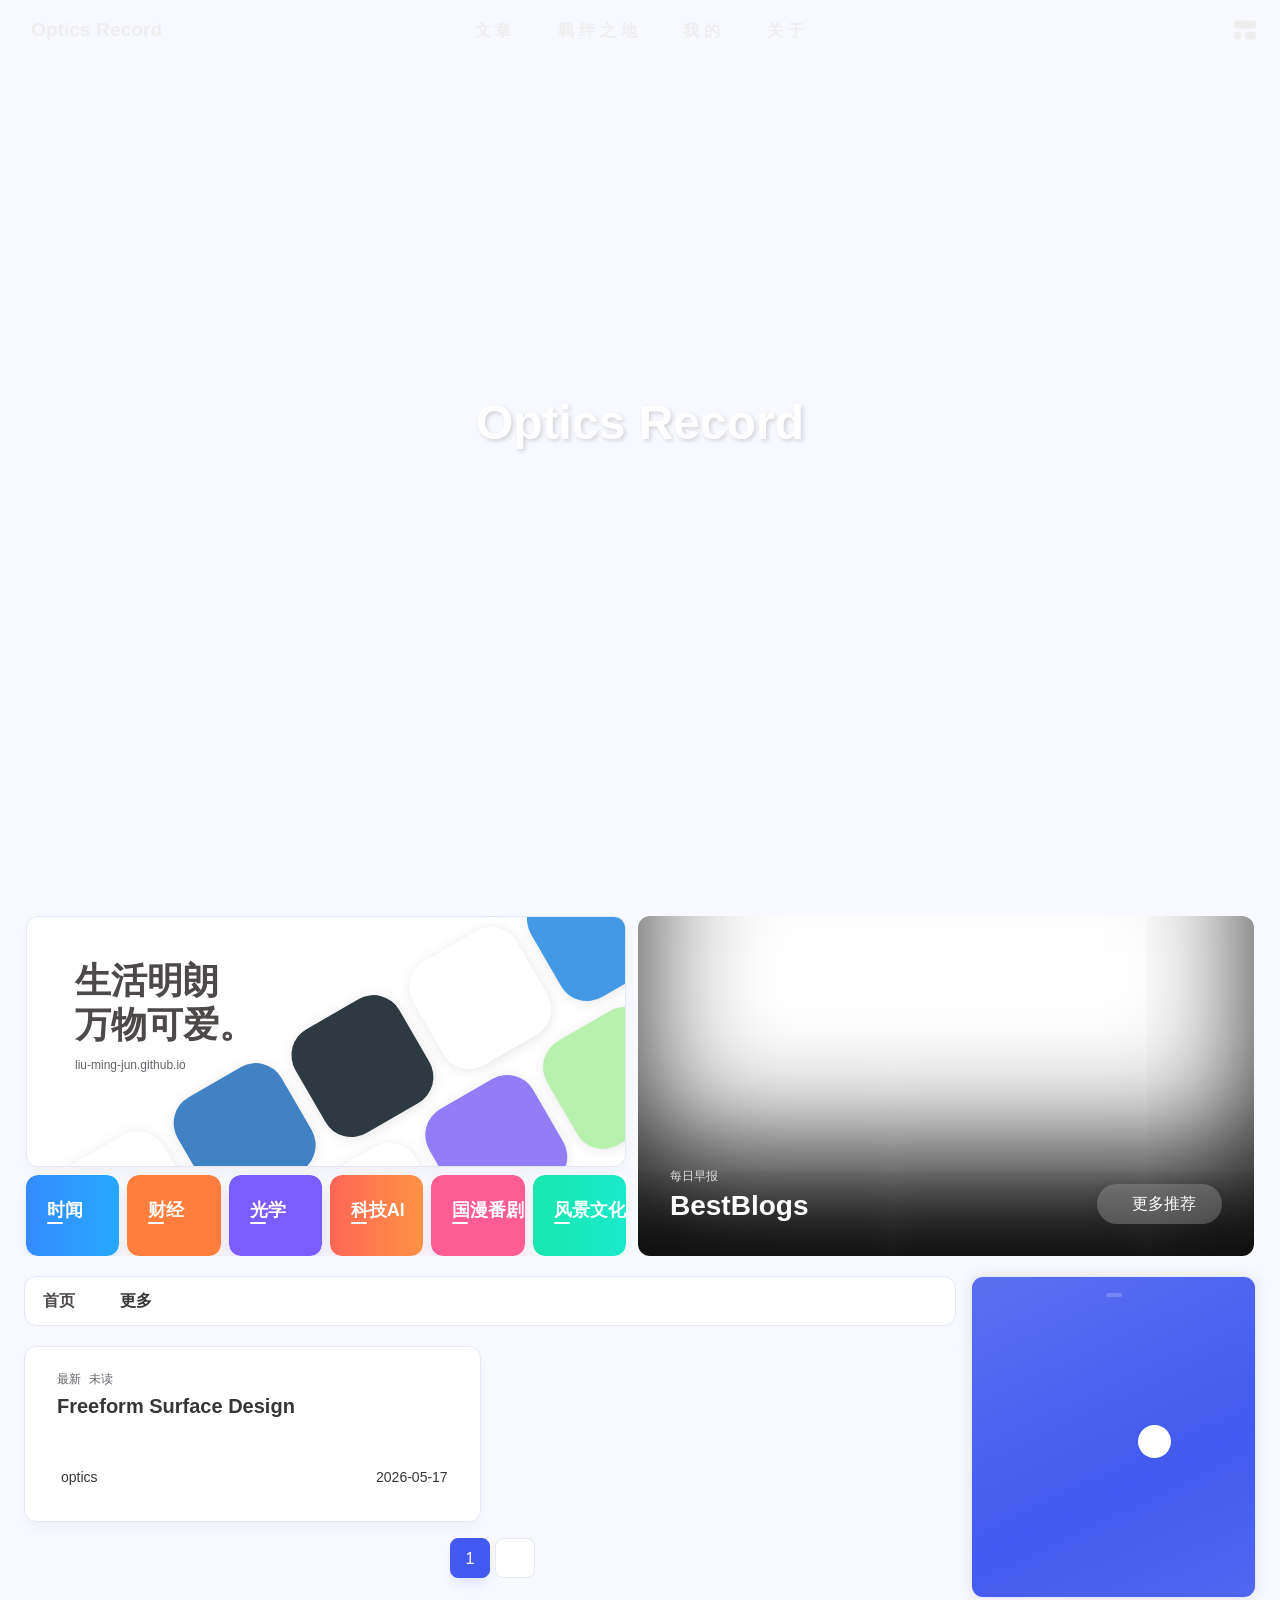
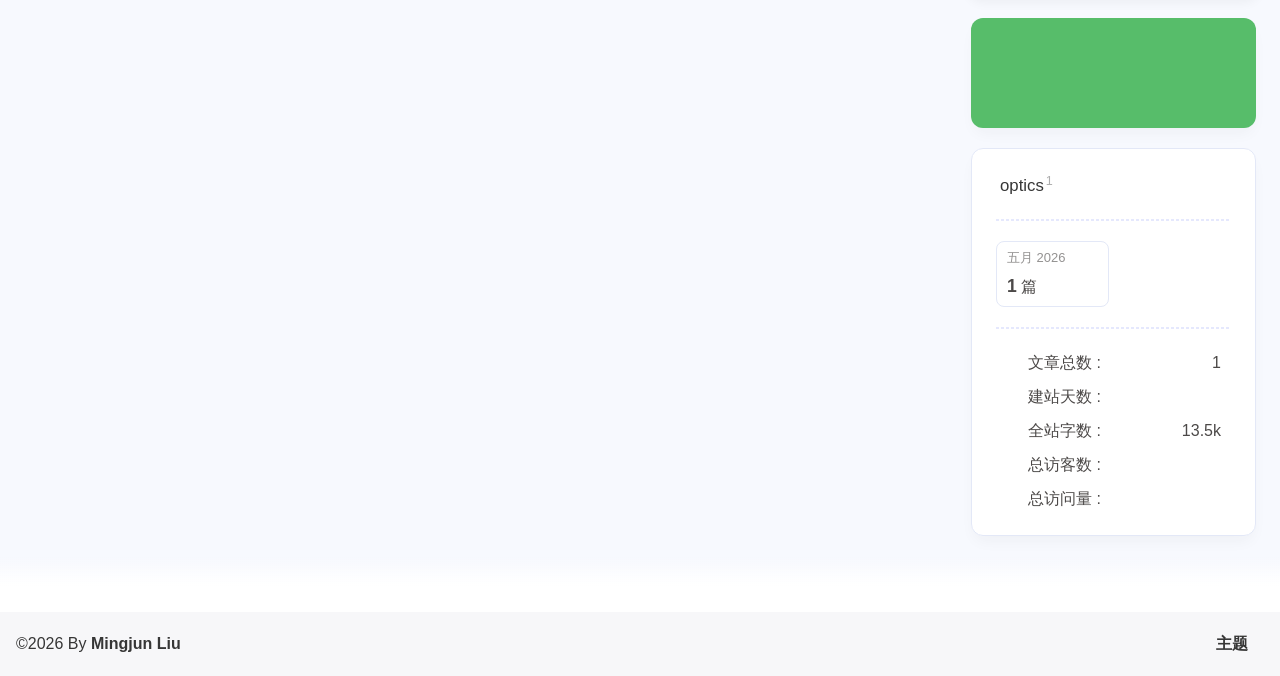
==== commit 6c6461dc: "Site updated: 2026-05-19 13:53:57" ====
--- a/index.html
+++ b/index.html
@@ -60,7 +60,7 @@
   isHome: true,
   isHighlightShrink: false,
   isToc: false,
-  postUpdate: '2026-05-19 13:41:50',
+  postUpdate: '2026-05-19 13:53:52',
   postMainColor: '',
 }</script><noscript><style type="text/css">
   #nav {
@@ -315,7 +315,7 @@
 if (true) {
   document.addEventListener('pjax:send', () => { preloader.initLoading() })
   document.addEventListener('pjax:complete', () => { preloader.endLoading() })
-}</script><link rel="stylesheet" href="https://cdn.cbd.int/anzhiyu-theme-static@1.1.10/progress_bar/progress_bar.css"/><script async="async" src="https://cdn.cbd.int/pace-js@1.2.4/pace.min.js" data-pace-options="{ &quot;restartOnRequestAfter&quot;:false,&quot;eventLag&quot;:false}"></script><div class="page" id="body-wrap"><header class="full_page" id="page-header" style="/img/happy.jpg"><nav id="nav"><div id="nav-group"><span id="blog_name"><a id="site-name" href="/" accesskey="h"><div class="title">Optics Record</div><i class="anzhiyufont anzhiyu-icon-house-chimney"></i></a></span><div class="mask-name-container"><div id="name-container"><a id="page-name" href="javascript:anzhiyu.scrollToDest(0, 500)">PAGE_NAME</a></div></div><div id="menus"><div class="menus_items"><div class="menus_item"><a class="site-page" href="javascript:void(0);"><span> 文章</span></a><ul class="menus_item_child"><li><a class="site-page child faa-parent animated-hover" href="/archives/"><i class="anzhiyufont anzhiyu-icon-box-archive faa-tada" style="font-size: 0.9em;"></i><span> 隧道</span></a></li><li><a class="site-page child faa-parent animated-hover" href="/categories/"><i class="anzhiyufont anzhiyu-icon-shapes faa-tada" style="font-size: 0.9em;"></i><span> 分类</span></a></li><li><a class="site-page child faa-parent animated-hover" href="/tags/"><i class="anzhiyufont anzhiyu-icon-tags faa-tada" style="font-size: 0.9em;"></i><span> 标签</span></a></li></ul></div><div class="menus_item"><a class="site-page" href="javascript:void(0);"><span> 羁绊之地</span></a><ul class="menus_item_child"><li><a class="site-page child faa-parent animated-hover" href="/link/"><i class="anzhiyufont anzhiyu-icon-link faa-tada" style="font-size: 0.9em;"></i><span> 友人帐</span></a></li><li><a class="site-page child faa-parent animated-hover" href="/fcircle/"><i class="anzhiyufont anzhiyu-icon-artstation faa-tada" style="font-size: 0.9em;"></i><span> 交流圈</span></a></li><li><a class="site-page child faa-parent animated-hover" href="/comments/"><i class="anzhiyufont anzhiyu-icon-envelope faa-tada" style="font-size: 0.9em;"></i><span> 留言板</span></a></li></ul></div><div class="menus_item"><a class="site-page" href="javascript:void(0);"><span> 我的</span></a><ul class="menus_item_child"><li><a class="site-page child faa-parent animated-hover" href="/music/"><i class="anzhiyufont anzhiyu-icon-music faa-tada" style="font-size: 0.9em;"></i><span> 音乐馆</span></a></li><li><a class="site-page child faa-parent animated-hover" href="/bangumis/"><i class="anzhiyufont anzhiyu-icon-bilibili faa-tada" style="font-size: 0.9em;"></i><span> 追番页</span></a></li><li><a class="site-page child faa-parent animated-hover" href="/album/"><i class="anzhiyufont anzhiyu-icon-images faa-tada" style="font-size: 0.9em;"></i><span> 相册集</span></a></li><li><a class="site-page child faa-parent animated-hover" href="/air-conditioner/"><i class="anzhiyufont anzhiyu-icon-fan faa-tada" style="font-size: 0.9em;"></i><span> 小空调</span></a></li></ul></div><div class="menus_item"><a class="site-page" href="javascript:void(0);"><span> 关于</span></a><ul class="menus_item_child"><li><a class="site-page child faa-parent animated-hover" href="/about/"><i class="anzhiyufont anzhiyu-icon-paper-plane faa-tada" style="font-size: 0.9em;"></i><span> 关于本人</span></a></li><li><a class="site-page child faa-parent animated-hover" href="/essay/"><i class="anzhiyufont anzhiyu-icon-lightbulb faa-tada" style="font-size: 0.9em;"></i><span> 奇思妙想</span></a></li><li><a class="site-page child faa-parent animated-hover" href="javascript:toRandomPost()"><i class="anzhiyufont anzhiyu-icon-shoe-prints1 faa-tada" style="font-size: 0.9em;"></i><span> 消遣之地</span></a></li></ul></div></div></div><div id="nav-right"><div class="nav-button" id="randomPost_button"><a class="site-page" onclick="toRandomPost()" title="随机前往一个文章" href="javascript:void(0);"><i class="anzhiyufont anzhiyu-icon-dice"></i></a></div><input id="center-console" type="checkbox"/><label class="widget" for="center-console" title="中控台" onclick="anzhiyu.switchConsole();"><i class="left"></i><i class="widget center"></i><i class="widget right"></i></label><div id="console"><div class="console-card-group-reward"><ul class="reward-all console-card"><li class="reward-item"><a href="/img/wechat-pay.png" target="_blank"><img class="post-qr-code-img" alt="微信" src= "[data-uri]" onerror="this.onerror=null,this.src=&quot;/img/404.jpg&quot;" data-lazy-src="/img/wechat-pay.png"/></a><div class="post-qr-code-desc">微信</div></li><li class="reward-item"><a href="/img/alipay-pay.png" target="_blank"><img class="post-qr-code-img" alt="支付宝" src= "[data-uri]" onerror="this.onerror=null,this.src=&quot;/img/404.jpg&quot;" data-lazy-src="/img/alipay-pay.png"/></a><div class="post-qr-code-desc">支付宝</div></li></ul></div><div class="console-card-group"><div class="console-card-group-left"><div class="console-card" id="card-newest-comments"><div class="card-content"><div class="author-content-item-tips">互动</div><span class="author-content-item-title"> 最新评论</span></div><div class="aside-list"><span>正在加载中...</span></div></div></div><div class="console-card-group-right"><div class="console-card tags"><div class="card-content"><div class="author-content-item-tips">兴趣点</div><span class="author-content-item-title">寻找你感兴趣的领域</span><div class="card-tags"><div class="item-headline"></div><div class="card-tag-cloud"><a href="/tags/optics/" style="font-size: 1.05rem;">optics<sup>1</sup></a></div></div><hr/></div></div><div class="console-card history"><div class="item-headline"><i class="anzhiyufont anzhiyu-icon-box-archiv"></i><span>文章</span></div><div class="card-archives"><div class="item-headline"><i class="anzhiyufont anzhiyu-icon-archive"></i><span>归档</span></div><ul class="card-archive-list"><li class="card-archive-list-item"><a class="card-archive-list-link" href="/archives/2026/05/"><span class="card-archive-list-date">五月 2026</span><div class="card-archive-list-count-group"><span class="card-archive-list-count">1</span><span>篇</span></div></a></li></ul></div><hr/></div></div></div><div class="button-group"><div class="console-btn-item"><a class="darkmode_switchbutton" title="显示模式切换" href="javascript:void(0);"><i class="anzhiyufont anzhiyu-icon-moon"></i></a></div><div class="console-btn-item" id="consoleHideAside" onclick="anzhiyu.hideAsideBtn()" title="边栏显示控制"><a class="asideSwitch"><i class="anzhiyufont anzhiyu-icon-arrows-left-right"></i></a></div><div class="console-btn-item" id="consoleMusic" onclick="anzhiyu.musicToggle()" title="音乐开关"><a class="music-switch"><i class="anzhiyufont anzhiyu-icon-music"></i></a></div></div><div class="console-mask" onclick="anzhiyu.hideConsole()" href="javascript:void(0);"></div></div><div class="nav-button" id="nav-totop"><a class="totopbtn" href="javascript:void(0);"><i class="anzhiyufont anzhiyu-icon-arrow-up"></i><span id="percent" onclick="anzhiyu.scrollToDest(0,500)">0</span></a></div><div id="toggle-menu"><a class="site-page" href="javascript:void(0);" title="切换"><i class="anzhiyufont anzhiyu-icon-bars"></i></a></div></div></div></nav><div id="site-info"><h1 id="site-title">Optics Record</h1></div><div id="scroll-down"><i class="anzhiyufont anzhiyu-icon-angle-down scroll-down-effects"></i></div></header><main id="blog-container"><div id="home_top"><div class="swiper_container_card" style="height: auto;width: 100%"><div id="bannerGroup"><div id="random-banner"><div class="banners-title"><div class="banners-title-big">生活明朗</div><div class="banners-title-big">万物可爱。</div><div class="banners-title-small">liu-ming-jun.github.io</div></div><div id="skills-tags-group-all"><div class="tags-group-wrapper"><div class="tags-group-icon-pair"><div class="tags-group-icon" style="background: #fff"><img class="no-lightbox" title="Java" src= "[data-uri]" onerror="this.onerror=null,this.src=&quot;/img/404.jpg&quot;" data-lazy-src="https://upload-bbs.miyoushe.com/upload/2025/07/29/125766904/26ba17ce013ecde9afc8b373e2fc0b9d_1804318147854602575.jpg" size="60px" alt="Java"></div><div class="tags-group-icon" style="background: #57b6e6"><img class="no-lightbox" title="Docker" src= "[data-uri]" onerror="this.onerror=null,this.src=&quot;/img/404.jpg&quot;" data-lazy-src="https://upload-bbs.miyoushe.com/upload/2025/07/29/125766904/544b2d982fd5c4ede6630b29d86f3cae_7350393908531420887.png" size="60px" alt="Docker"></div></div><div class="tags-group-icon-pair"><div class="tags-group-icon" style="background: #4082c3"><img class="no-lightbox" title="Photoshop" src= "[data-uri]" onerror="this.onerror=null,this.src=&quot;/img/404.jpg&quot;" data-lazy-src="https://upload-bbs.miyoushe.com/upload/2025/07/29/125766904/4ce1d081b9b37b06e3714bee95e58589_1613929877388832041.png" size="60px" alt="Photoshop"></div><div class="tags-group-icon" style="background: #333"><img class="no-lightbox" title="Node" src= "[data-uri]" onerror="this.onerror=null,this.src=&quot;/img/404.jpg&quot;" data-lazy-src="https://npm.elemecdn.com/anzhiyu-blog@2.1.1/img/svg/node-logo.svg" size="60px" alt="Node"></div></div><div class="tags-group-icon-pair"><div class="tags-group-icon" style="background: #2e3a41"><img class="no-lightbox" title="Webpack" src= "[data-uri]" onerror="this.onerror=null,this.src=&quot;/img/404.jpg&quot;" data-lazy-src="https://upload-bbs.miyoushe.com/upload/2025/07/29/125766904/32dc115fbfd1340f919f0234725c6fb4_4060605986539473613.png" size="60px" alt="Webpack"></div><div class="tags-group-icon" style="background: #fff"><img class="no-lightbox" title="Pinia" src= "[data-uri]" onerror="this.onerror=null,this.src=&quot;/img/404.jpg&quot;" data-lazy-src="https://npm.elemecdn.com/anzhiyu-blog@2.0.8/img/svg/pinia-logo.svg" size="60px" alt="Pinia"></div></div><div class="tags-group-icon-pair"><div class="tags-group-icon" style="background: #fff"><img class="no-lightbox" title="Python" src= "[data-uri]" onerror="this.onerror=null,this.src=&quot;/img/404.jpg&quot;" data-lazy-src="https://upload-bbs.miyoushe.com/upload/2025/07/29/125766904/02c9c621414cc2ca41035d809a4154be_7912546659792951301.png" size="60px" alt="Python"></div><div class="tags-group-icon" style="background: #937df7"><img class="no-lightbox" title="Vite" src= "[data-uri]" onerror="this.onerror=null,this.src=&quot;/img/404.jpg&quot;" data-lazy-src="https://npm.elemecdn.com/anzhiyu-blog@2.0.8/img/svg/vite-logo.svg" size="60px" alt="Vite"></div></div><div class="tags-group-icon-pair"><div class="tags-group-icon" style="background: #4499e4"><img class="no-lightbox" title="Flutter" src= "[data-uri]" onerror="this.onerror=null,this.src=&quot;/img/404.jpg&quot;" data-lazy-src="https://upload-bbs.miyoushe.com/upload/2025/07/29/125766904/b5aa93e0b61d8c9784cf76d14886ea46_4590392178423108088.png" size="60px" alt="Flutter"></div><div class="tags-group-icon" style="background: #b8f0ae"><img class="no-lightbox" title="Vue" src= "[data-uri]" onerror="this.onerror=null,this.src=&quot;/img/404.jpg&quot;" data-lazy-src="https://upload-bbs.miyoushe.com/upload/2025/07/29/125766904/cf23526f451784ff137f161b8fe18d5a_692393069314581413.png" size="60px" alt="Vue"></div></div><div class="tags-group-icon-pair"><div class="tags-group-icon" style="background: #222"><img class="no-lightbox" title="React" src= "[data-uri]" onerror="this.onerror=null,this.src=&quot;/img/404.jpg&quot;" data-lazy-src="[data-uri]" size="60px" alt="React"></div><div class="tags-group-icon" style="background: #2c51db"><img class="no-lightbox" title="CSS3" src= "[data-uri]" onerror="this.onerror=null,this.src=&quot;/img/404.jpg&quot;" data-lazy-src="https://upload-bbs.miyoushe.com/upload/2025/08/02/125766904/948767d87de7c5733b5f59b036d28b4b_3573026798828830876.png" size="60px" alt="CSS3"></div></div><div class="tags-group-icon-pair"><div class="tags-group-icon" style="background: #f7cb4f"><img class="no-lightbox" title="JS" src= "[data-uri]" onerror="this.onerror=null,this.src=&quot;/img/404.jpg&quot;" data-lazy-src="https://upload-bbs.miyoushe.com/upload/2025/07/29/125766904/06216e7fddb6704b57cb89be309443f9_7269407781142156006.png" size="60px" alt="JS"></div><div class="tags-group-icon" style="background: #e9572b"><img class="no-lightbox" title="HTML" src= "[data-uri]" onerror="this.onerror=null,this.src=&quot;/img/404.jpg&quot;" data-lazy-src="https://upload-bbs.miyoushe.com/upload/2025/08/02/125766904/f774c401c8bc2707e1df1323bdc9e423_1926035231499717029.png" size="60px" alt="HTML"></div></div><div class="tags-group-icon-pair"><div class="tags-group-icon" style="background: #df5b40"><img class="no-lightbox" title="Git" src= "[data-uri]" onerror="this.onerror=null,this.src=&quot;/img/404.jpg&quot;" data-lazy-src="https://upload-bbs.miyoushe.com/upload/2025/07/29/125766904/fcc0dbbfe206b4436097a8362d64b558_6981541002497327189.webp" size="60px" alt="Git"></div><div class="tags-group-icon" style="background: #e65164"><img class="no-lightbox" title="Apifox" src= "[data-uri]" onerror="this.onerror=null,this.src=&quot;/img/404.jpg&quot;" data-lazy-src="https://upload-bbs.miyoushe.com/upload/2025/08/02/125766904/b61bc7287d7f7f89bd30079c7f04360e_2465770520170903938.png" size="60px" alt="Apifox"></div></div><div class="tags-group-icon-pair"><div class="tags-group-icon" style="background: #fff"><img class="no-lightbox" title="Java" src= "[data-uri]" onerror="this.onerror=null,this.src=&quot;/img/404.jpg&quot;" data-lazy-src="https://upload-bbs.miyoushe.com/upload/2025/07/29/125766904/26ba17ce013ecde9afc8b373e2fc0b9d_1804318147854602575.jpg" size="60px" alt="Java"></div><div class="tags-group-icon" style="background: #57b6e6"><img class="no-lightbox" title="Docker" src= "[data-uri]" onerror="this.onerror=null,this.src=&quot;/img/404.jpg&quot;" data-lazy-src="https://upload-bbs.miyoushe.com/upload/2025/07/29/125766904/544b2d982fd5c4ede6630b29d86f3cae_7350393908531420887.png" size="60px" alt="Docker"></div></div><div class="tags-group-icon-pair"><div class="tags-group-icon" style="background: #4082c3"><img class="no-lightbox" title="Photoshop" src= "[data-uri]" onerror="this.onerror=null,this.src=&quot;/img/404.jpg&quot;" data-lazy-src="https://upload-bbs.miyoushe.com/upload/2025/07/29/125766904/4ce1d081b9b37b06e3714bee95e58589_1613929877388832041.png" size="60px" alt="Photoshop"></div><div class="tags-group-icon" style="background: #333"><img class="no-lightbox" title="Node" src= "[data-uri]" onerror="this.onerror=null,this.src=&quot;/img/404.jpg&quot;" data-lazy-src="https://npm.elemecdn.com/anzhiyu-blog@2.1.1/img/svg/node-logo.svg" size="60px" alt="Node"></div></div><div class="tags-group-icon-pair"><div class="tags-group-icon" style="background: #2e3a41"><img class="no-lightbox" title="Webpack" src= "[data-uri]" onerror="this.onerror=null,this.src=&quot;/img/404.jpg&quot;" data-lazy-src="https://upload-bbs.miyoushe.com/upload/2025/07/29/125766904/32dc115fbfd1340f919f0234725c6fb4_4060605986539473613.png" size="60px" alt="Webpack"></div><div class="tags-group-icon" style="background: #fff"><img class="no-lightbox" title="Pinia" src= "[data-uri]" onerror="this.onerror=null,this.src=&quot;/img/404.jpg&quot;" data-lazy-src="https://npm.elemecdn.com/anzhiyu-blog@2.0.8/img/svg/pinia-logo.svg" size="60px" alt="Pinia"></div></div><div class="tags-group-icon-pair"><div class="tags-group-icon" style="background: #fff"><img class="no-lightbox" title="Python" src= "[data-uri]" onerror="this.onerror=null,this.src=&quot;/img/404.jpg&quot;" data-lazy-src="https://upload-bbs.miyoushe.com/upload/2025/07/29/125766904/02c9c621414cc2ca41035d809a4154be_7912546659792951301.png" size="60px" alt="Python"></div><div class="tags-group-icon" style="background: #937df7"><img class="no-lightbox" title="Vite" src= "[data-uri]" onerror="this.onerror=null,this.src=&quot;/img/404.jpg&quot;" data-lazy-src="https://npm.elemecdn.com/anzhiyu-blog@2.0.8/img/svg/vite-logo.svg" size="60px" alt="Vite"></div></div><div class="tags-group-icon-pair"><div class="tags-group-icon" style="background: #4499e4"><img class="no-lightbox" title="Flutter" src= "[data-uri]" onerror="this.onerror=null,this.src=&quot;/img/404.jpg&quot;" data-lazy-src="https://upload-bbs.miyoushe.com/upload/2025/07/29/125766904/b5aa93e0b61d8c9784cf76d14886ea46_4590392178423108088.png" size="60px" alt="Flutter"></div><div class="tags-group-icon" style="background: #b8f0ae"><img class="no-lightbox" title="Vue" src= "[data-uri]" onerror="this.onerror=null,this.src=&quot;/img/404.jpg&quot;" data-lazy-src="https://upload-bbs.miyoushe.com/upload/2025/07/29/125766904/cf23526f451784ff137f161b8fe18d5a_692393069314581413.png" size="60px" alt="Vue"></div></div><div class="tags-group-icon-pair"><div class="tags-group-icon" style="background: #222"><img class="no-lightbox" title="React" src= "[data-uri]" onerror="this.onerror=null,this.src=&quot;/img/404.jpg&quot;" data-lazy-src="[data-uri]" size="60px" alt="React"></div><div class="tags-group-icon" style="background: #2c51db"><img class="no-lightbox" title="CSS3" src= "[data-uri]" onerror="this.onerror=null,this.src=&quot;/img/404.jpg&quot;" data-lazy-src="https://upload-bbs.miyoushe.com/upload/2025/08/02/125766904/948767d87de7c5733b5f59b036d28b4b_3573026798828830876.png" size="60px" alt="CSS3"></div></div><div class="tags-group-icon-pair"><div class="tags-group-icon" style="background: #f7cb4f"><img class="no-lightbox" title="JS" src= "[data-uri]" onerror="this.onerror=null,this.src=&quot;/img/404.jpg&quot;" data-lazy-src="https://upload-bbs.miyoushe.com/upload/2025/07/29/125766904/06216e7fddb6704b57cb89be309443f9_7269407781142156006.png" size="60px" alt="JS"></div><div class="tags-group-icon" style="background: #e9572b"><img class="no-lightbox" title="HTML" src= "[data-uri]" onerror="this.onerror=null,this.src=&quot;/img/404.jpg&quot;" data-lazy-src="https://upload-bbs.miyoushe.com/upload/2025/08/02/125766904/f774c401c8bc2707e1df1323bdc9e423_1926035231499717029.png" size="60px" alt="HTML"></div></div><div class="tags-group-icon-pair"><div class="tags-group-icon" style="background: #df5b40"><img class="no-lightbox" title="Git" src= "[data-uri]" onerror="this.onerror=null,this.src=&quot;/img/404.jpg&quot;" data-lazy-src="https://upload-bbs.miyoushe.com/upload/2025/07/29/125766904/fcc0dbbfe206b4436097a8362d64b558_6981541002497327189.webp" size="60px" alt="Git"></div><div class="tags-group-icon" style="background: #e65164"><img class="no-lightbox" title="Apifox" src= "[data-uri]" onerror="this.onerror=null,this.src=&quot;/img/404.jpg&quot;" data-lazy-src="https://upload-bbs.miyoushe.com/upload/2025/08/02/125766904/b61bc7287d7f7f89bd30079c7f04360e_2465770520170903938.png" size="60px" alt="Apifox"></div></div></div></div><a id="random-hover" href="javascript:toRandomPost()"><i class="anzhiyufont anzhiyu-icon-paper-plane"></i><div class="bannerText">随便逛逛<i class="anzhiyufont anzhiyu-icon-arrow-right"></i></div></a></div><div class="categoryGroup"><div class="categoryItem" style="box-shadow:var(--anzhiyu-shadow-blue)"><a class="categoryButton blue" href="/categories/%E6%97%B6%E9%97%BB/"><span class="categoryButtonText">时闻</span><i class="anzhiyufont anzhiyu-icon-newspaper"></i></a></div><div class="categoryItem" style="box-shadow:var(--anzhiyu-shadow-orange)"><a class="categoryButton orange" href="/categories/%E8%B4%A2%E7%BB%8F/"><span class="categoryButtonText">财经</span><i class="anzhiyufont anzhiyu-icon-trend"></i></a></div><div class="categoryItem" style="box-shadow:var(--anzhiyu-shadow-purple)"><a class="categoryButton purple" href="/categories/%E5%85%89%E5%AD%A6/"><span class="categoryButtonText">光学</span><i class="anzhiyufont anzhiyu-icon-compass"></i></a></div><div class="categoryItem" style="box-shadow:var(--anzhiyu-shadow-red)"><a class="categoryButton red" href="/categories/%E7%A7%91%E6%8A%80AI/"><span class="categoryButtonText">科技AI</span><i class="anzhiyufont anzhiyu-icon-robot"></i></a></div><div class="categoryItem" style="box-shadow:var(--anzhiyu-shadow-pink)"><a class="categoryButton pink" target="_blank" rel="noopener" href="https://www.bilibili.com/"><span class="categoryButtonText">国漫番剧</span><i class="anzhiyufont anzhiyu-icon-bilibili"></i></a></div><div class="categoryItem" style="box-shadow:var(--anzhiyu-shadow-green)"><a class="categoryButton green" href="/categories/%E9%A3%8E%E6%99%AF%E6%96%87%E5%8C%96/"><span class="categoryButtonText">风景文化</span><i class="anzhiyufont anzhiyu-icon-book"></i></a></div></div></div><div class="topGroup"><div class="recent-post-item" onclick="pjax.loadUrl(&quot;/2026/05/17/1/&quot;)"><div class="post_cover left_radius"><a href="2026/05/17/1/" title="Freeform Surface Design"><span class="recent-post-top-text">荐</span><img class="post_bg" onerror="this.onerror=null;this.src='/img/404.jpg'" alt="cover"></a></div><div class="recent-post-info"><a class="article-title" href="2026/05/17/1/" title="Freeform Surface Design">Freeform Surface Design</a></div></div><a class="todayCard" id="todayCard" target="_blank" rel="noopener" href="https://www.bestblogs.dev/reading/brief" style="z-index: 1;"><div class="todayCard-info"><div class="todayCard-tips">每日早报</div><div class="todayCard-title">BestBlogs</div></div><img class="todayCard-cover" src= "[data-uri]" onerror="this.onerror=null,this.src=&quot;/img/404.jpg&quot;" data-lazy-src="https://bu.dusays.com/2023/05/13/645fa3cf90d70.webp" onerror="this.onerror=null;this.src='/img/404.jpg'" alt="封面"><div class="banner-button-group"><div class="banner-button" onclick="event.stopPropagation();event.preventDefault();anzhiyu.hideTodayCard();"><i class="anzhiyufont anzhiyu-icon-arrow-circle-right"></i><span class="banner-button-text">更多推荐</span></div></div></a></div><link rel="stylesheet"></div></div><div class="layout" id="content-inner"><div class="recent-posts" id="recent-posts"><div id="categoryBar"><div class="category-bar" id="category-bar"><div id="catalog-bar"><div id="catalog-list"><div class="catalog-list-item" id="首页"><a href="/">首页</a></div></div><div class="category-bar-next" id="category-bar-next" onclick="anzhiyu.scrollCategoryBarToRight()"><i class="anzhiyufont anzhiyu-icon-angle-double-right"></i></div><a class="catalog-more" href="/categories/">更多</a></div></div></div><div class="recent-post-item lastestpost-item" onclick="pjax.loadUrl('/2026/05/17/1/')"><div class="recent-post-info no-cover"><div class="recent-post-info-top"><div class="recent-post-info-top-tips"><span class="newPost">最新</span><a class="unvisited-post" href="/2026/05/17/1/" title="Freeform Surface Design">未读</a></div><a class="article-title" href="/2026/05/17/1/" title="Freeform Surface Design">Freeform Surface Design</a></div><div class="article-meta-wrap"><span class="post-meta-date"><i class="anzhiyufont anzhiyu-icon-calendar-days" style="font-size: 15px; display:none"></i><span class="article-meta-label">发表于</span><time datetime="2026-05-17T06:40:13.556Z" title="发表于 2026-05-17 14:40:13" time="2026-05-17 14:40:13">2026-05-17</time><time class="time_hidden" datetime="2026-05-19T05:20:48.536Z" title="更新于 2026-05-19 13:20:48" time="2026-05-19 13:20:48">2026-05-19</time></span><span class="article-meta tags"><a class="article-meta__tags" href="/tags/optics/" event.cancelbubble onclick="window.event.cancelBubble=true;"><span> <i class="anzhiyufont anzhiyu-icon-hashtag"></i>optics</span></a></span></div><div class="content">自由曲面的数学描述自由曲面常用哪些数学描述方式？自由曲面的数学描述方式大致可以分为三大类：多项式类、样条类和 正交基函数类。
+}</script><link rel="stylesheet" href="https://cdn.cbd.int/anzhiyu-theme-static@1.1.10/progress_bar/progress_bar.css"/><script async="async" src="https://cdn.cbd.int/pace-js@1.2.4/pace.min.js" data-pace-options="{ &quot;restartOnRequestAfter&quot;:false,&quot;eventLag&quot;:false}"></script><div class="page" id="body-wrap"><header class="full_page" id="page-header" style="/img/happy.jpg"><nav id="nav"><div id="nav-group"><span id="blog_name"><a id="site-name" href="/" accesskey="h"><div class="title">Optics Record</div><i class="anzhiyufont anzhiyu-icon-house-chimney"></i></a></span><div class="mask-name-container"><div id="name-container"><a id="page-name" href="javascript:anzhiyu.scrollToDest(0, 500)">PAGE_NAME</a></div></div><div id="menus"><div class="menus_items"><div class="menus_item"><a class="site-page" href="javascript:void(0);"><span> 文章</span></a><ul class="menus_item_child"><li><a class="site-page child faa-parent animated-hover" href="/archives/"><i class="anzhiyufont anzhiyu-icon-box-archive faa-tada" style="font-size: 0.9em;"></i><span> 隧道</span></a></li><li><a class="site-page child faa-parent animated-hover" href="/categories/"><i class="anzhiyufont anzhiyu-icon-shapes faa-tada" style="font-size: 0.9em;"></i><span> 分类</span></a></li><li><a class="site-page child faa-parent animated-hover" href="/tags/"><i class="anzhiyufont anzhiyu-icon-tags faa-tada" style="font-size: 0.9em;"></i><span> 标签</span></a></li></ul></div><div class="menus_item"><a class="site-page" href="javascript:void(0);"><span> 羁绊之地</span></a><ul class="menus_item_child"><li><a class="site-page child faa-parent animated-hover" href="/link/"><i class="anzhiyufont anzhiyu-icon-link faa-tada" style="font-size: 0.9em;"></i><span> 友人帐</span></a></li><li><a class="site-page child faa-parent animated-hover" href="/fcircle/"><i class="anzhiyufont anzhiyu-icon-artstation faa-tada" style="font-size: 0.9em;"></i><span> 交流圈</span></a></li><li><a class="site-page child faa-parent animated-hover" href="/comments/"><i class="anzhiyufont anzhiyu-icon-envelope faa-tada" style="font-size: 0.9em;"></i><span> 留言板</span></a></li></ul></div><div class="menus_item"><a class="site-page" href="javascript:void(0);"><span> 我的</span></a><ul class="menus_item_child"><li><a class="site-page child faa-parent animated-hover" href="/music/"><i class="anzhiyufont anzhiyu-icon-music faa-tada" style="font-size: 0.9em;"></i><span> 音乐馆</span></a></li><li><a class="site-page child faa-parent animated-hover" href="/bangumis/"><i class="anzhiyufont anzhiyu-icon-bilibili faa-tada" style="font-size: 0.9em;"></i><span> 追番页</span></a></li><li><a class="site-page child faa-parent animated-hover" href="/album/"><i class="anzhiyufont anzhiyu-icon-images faa-tada" style="font-size: 0.9em;"></i><span> 相册集</span></a></li><li><a class="site-page child faa-parent animated-hover" href="/air-conditioner/"><i class="anzhiyufont anzhiyu-icon-fan faa-tada" style="font-size: 0.9em;"></i><span> 小空调</span></a></li></ul></div><div class="menus_item"><a class="site-page" href="javascript:void(0);"><span> 关于</span></a><ul class="menus_item_child"><li><a class="site-page child faa-parent animated-hover" href="/about/"><i class="anzhiyufont anzhiyu-icon-paper-plane faa-tada" style="font-size: 0.9em;"></i><span> 关于本人</span></a></li><li><a class="site-page child faa-parent animated-hover" href="/essay/"><i class="anzhiyufont anzhiyu-icon-lightbulb faa-tada" style="font-size: 0.9em;"></i><span> 奇思妙想</span></a></li><li><a class="site-page child faa-parent animated-hover" href="javascript:toRandomPost()"><i class="anzhiyufont anzhiyu-icon-shoe-prints1 faa-tada" style="font-size: 0.9em;"></i><span> 消遣之地</span></a></li></ul></div></div></div><div id="nav-right"><div class="nav-button" id="randomPost_button"><a class="site-page" onclick="toRandomPost()" title="随机前往一个文章" href="javascript:void(0);"><i class="anzhiyufont anzhiyu-icon-dice"></i></a></div><input id="center-console" type="checkbox"/><label class="widget" for="center-console" title="中控台" onclick="anzhiyu.switchConsole();"><i class="left"></i><i class="widget center"></i><i class="widget right"></i></label><div id="console"><div class="console-card-group-reward"><ul class="reward-all console-card"><li class="reward-item"><a href="/img/wechat-pay.png" target="_blank"><img class="post-qr-code-img" alt="微信" src= "[data-uri]" onerror="this.onerror=null,this.src=&quot;/img/404.jpg&quot;" data-lazy-src="/img/wechat-pay.png"/></a><div class="post-qr-code-desc">微信</div></li><li class="reward-item"><a href="/img/alipay-pay.png" target="_blank"><img class="post-qr-code-img" alt="支付宝" src= "[data-uri]" onerror="this.onerror=null,this.src=&quot;/img/404.jpg&quot;" data-lazy-src="/img/alipay-pay.png"/></a><div class="post-qr-code-desc">支付宝</div></li></ul></div><div class="console-card-group"><div class="console-card-group-left"><div class="console-card" id="card-newest-comments"><div class="card-content"><div class="author-content-item-tips">互动</div><span class="author-content-item-title"> 最新评论</span></div><div class="aside-list"><span>正在加载中...</span></div></div></div><div class="console-card-group-right"><div class="console-card tags"><div class="card-content"><div class="author-content-item-tips">兴趣点</div><span class="author-content-item-title">寻找你感兴趣的领域</span><div class="card-tags"><div class="item-headline"></div><div class="card-tag-cloud"><a href="/tags/optics/" style="font-size: 1.05rem;">optics<sup>1</sup></a></div></div><hr/></div></div><div class="console-card history"><div class="item-headline"><i class="anzhiyufont anzhiyu-icon-box-archiv"></i><span>文章</span></div><div class="card-archives"><div class="item-headline"><i class="anzhiyufont anzhiyu-icon-archive"></i><span>归档</span></div><ul class="card-archive-list"><li class="card-archive-list-item"><a class="card-archive-list-link" href="/archives/2026/05/"><span class="card-archive-list-date">五月 2026</span><div class="card-archive-list-count-group"><span class="card-archive-list-count">1</span><span>篇</span></div></a></li></ul></div><hr/></div></div></div><div class="button-group"><div class="console-btn-item"><a class="darkmode_switchbutton" title="显示模式切换" href="javascript:void(0);"><i class="anzhiyufont anzhiyu-icon-moon"></i></a></div><div class="console-btn-item" id="consoleHideAside" onclick="anzhiyu.hideAsideBtn()" title="边栏显示控制"><a class="asideSwitch"><i class="anzhiyufont anzhiyu-icon-arrows-left-right"></i></a></div><div class="console-btn-item" id="consoleMusic" onclick="anzhiyu.musicToggle()" title="音乐开关"><a class="music-switch"><i class="anzhiyufont anzhiyu-icon-music"></i></a></div></div><div class="console-mask" onclick="anzhiyu.hideConsole()" href="javascript:void(0);"></div></div><div class="nav-button" id="nav-totop"><a class="totopbtn" href="javascript:void(0);"><i class="anzhiyufont anzhiyu-icon-arrow-up"></i><span id="percent" onclick="anzhiyu.scrollToDest(0,500)">0</span></a></div><div id="toggle-menu"><a class="site-page" href="javascript:void(0);" title="切换"><i class="anzhiyufont anzhiyu-icon-bars"></i></a></div></div></div></nav><div id="site-info"><h1 id="site-title">Optics Record</h1></div><div id="scroll-down"><i class="anzhiyufont anzhiyu-icon-angle-down scroll-down-effects"></i></div></header><main id="blog-container"><div id="home_top"><div class="swiper_container_card" style="height: auto;width: 100%"><div id="bannerGroup"><div id="random-banner"><div class="banners-title"><div class="banners-title-big">生活明朗</div><div class="banners-title-big">万物可爱。</div><div class="banners-title-small">liu-ming-jun.github.io</div></div><div id="skills-tags-group-all"><div class="tags-group-wrapper"><div class="tags-group-icon-pair"><div class="tags-group-icon" style="background: #fff"><img class="no-lightbox" title="1" src= "[data-uri]" onerror="this.onerror=null,this.src=&quot;/img/404.jpg&quot;" data-lazy-src="/img/1.jpg" size="60px" alt="1"></div><div class="tags-group-icon" style="background: #57b6e6"><img class="no-lightbox" title="2" src= "[data-uri]" onerror="this.onerror=null,this.src=&quot;/img/404.jpg&quot;" data-lazy-src="/img/2.jpg" size="60px" alt="2"></div></div><div class="tags-group-icon-pair"><div class="tags-group-icon" style="background: #4082c3"><img class="no-lightbox" title="Photoshop" src= "[data-uri]" onerror="this.onerror=null,this.src=&quot;/img/404.jpg&quot;" data-lazy-src="https://upload-bbs.miyoushe.com/upload/2025/07/29/125766904/4ce1d081b9b37b06e3714bee95e58589_1613929877388832041.png" size="60px" alt="Photoshop"></div><div class="tags-group-icon" style="background: #333"><img class="no-lightbox" title="Node" src= "[data-uri]" onerror="this.onerror=null,this.src=&quot;/img/404.jpg&quot;" data-lazy-src="https://npm.elemecdn.com/anzhiyu-blog@2.1.1/img/svg/node-logo.svg" size="60px" alt="Node"></div></div><div class="tags-group-icon-pair"><div class="tags-group-icon" style="background: #2e3a41"><img class="no-lightbox" title="Webpack" src= "[data-uri]" onerror="this.onerror=null,this.src=&quot;/img/404.jpg&quot;" data-lazy-src="https://upload-bbs.miyoushe.com/upload/2025/07/29/125766904/32dc115fbfd1340f919f0234725c6fb4_4060605986539473613.png" size="60px" alt="Webpack"></div><div class="tags-group-icon" style="background: #fff"><img class="no-lightbox" title="Pinia" src= "[data-uri]" onerror="this.onerror=null,this.src=&quot;/img/404.jpg&quot;" data-lazy-src="https://npm.elemecdn.com/anzhiyu-blog@2.0.8/img/svg/pinia-logo.svg" size="60px" alt="Pinia"></div></div><div class="tags-group-icon-pair"><div class="tags-group-icon" style="background: #fff"><img class="no-lightbox" title="Python" src= "[data-uri]" onerror="this.onerror=null,this.src=&quot;/img/404.jpg&quot;" data-lazy-src="https://upload-bbs.miyoushe.com/upload/2025/07/29/125766904/02c9c621414cc2ca41035d809a4154be_7912546659792951301.png" size="60px" alt="Python"></div><div class="tags-group-icon" style="background: #937df7"><img class="no-lightbox" title="Vite" src= "[data-uri]" onerror="this.onerror=null,this.src=&quot;/img/404.jpg&quot;" data-lazy-src="https://npm.elemecdn.com/anzhiyu-blog@2.0.8/img/svg/vite-logo.svg" size="60px" alt="Vite"></div></div><div class="tags-group-icon-pair"><div class="tags-group-icon" style="background: #4499e4"><img class="no-lightbox" title="Flutter" src= "[data-uri]" onerror="this.onerror=null,this.src=&quot;/img/404.jpg&quot;" data-lazy-src="https://upload-bbs.miyoushe.com/upload/2025/07/29/125766904/b5aa93e0b61d8c9784cf76d14886ea46_4590392178423108088.png" size="60px" alt="Flutter"></div><div class="tags-group-icon" style="background: #b8f0ae"><img class="no-lightbox" title="Vue" src= "[data-uri]" onerror="this.onerror=null,this.src=&quot;/img/404.jpg&quot;" data-lazy-src="https://upload-bbs.miyoushe.com/upload/2025/07/29/125766904/cf23526f451784ff137f161b8fe18d5a_692393069314581413.png" size="60px" alt="Vue"></div></div><div class="tags-group-icon-pair"><div class="tags-group-icon" style="background: #222"><img class="no-lightbox" title="React" src= "[data-uri]" onerror="this.onerror=null,this.src=&quot;/img/404.jpg&quot;" data-lazy-src="[data-uri]" size="60px" alt="React"></div><div class="tags-group-icon" style="background: #2c51db"><img class="no-lightbox" title="CSS3" src= "[data-uri]" onerror="this.onerror=null,this.src=&quot;/img/404.jpg&quot;" data-lazy-src="https://upload-bbs.miyoushe.com/upload/2025/08/02/125766904/948767d87de7c5733b5f59b036d28b4b_3573026798828830876.png" size="60px" alt="CSS3"></div></div><div class="tags-group-icon-pair"><div class="tags-group-icon" style="background: #f7cb4f"><img class="no-lightbox" title="JS" src= "[data-uri]" onerror="this.onerror=null,this.src=&quot;/img/404.jpg&quot;" data-lazy-src="https://upload-bbs.miyoushe.com/upload/2025/07/29/125766904/06216e7fddb6704b57cb89be309443f9_7269407781142156006.png" size="60px" alt="JS"></div><div class="tags-group-icon" style="background: #e9572b"><img class="no-lightbox" title="HTML" src= "[data-uri]" onerror="this.onerror=null,this.src=&quot;/img/404.jpg&quot;" data-lazy-src="https://upload-bbs.miyoushe.com/upload/2025/08/02/125766904/f774c401c8bc2707e1df1323bdc9e423_1926035231499717029.png" size="60px" alt="HTML"></div></div><div class="tags-group-icon-pair"><div class="tags-group-icon" style="background: #df5b40"><img class="no-lightbox" title="Git" src= "[data-uri]" onerror="this.onerror=null,this.src=&quot;/img/404.jpg&quot;" data-lazy-src="https://upload-bbs.miyoushe.com/upload/2025/07/29/125766904/fcc0dbbfe206b4436097a8362d64b558_6981541002497327189.webp" size="60px" alt="Git"></div><div class="tags-group-icon" style="background: #e65164"><img class="no-lightbox" title="Apifox" src= "[data-uri]" onerror="this.onerror=null,this.src=&quot;/img/404.jpg&quot;" data-lazy-src="https://upload-bbs.miyoushe.com/upload/2025/08/02/125766904/b61bc7287d7f7f89bd30079c7f04360e_2465770520170903938.png" size="60px" alt="Apifox"></div></div><div class="tags-group-icon-pair"><div class="tags-group-icon" style="background: #fff"><img class="no-lightbox" title="1" src= "[data-uri]" onerror="this.onerror=null,this.src=&quot;/img/404.jpg&quot;" data-lazy-src="/img/1.jpg" size="60px" alt="1"></div><div class="tags-group-icon" style="background: #57b6e6"><img class="no-lightbox" title="2" src= "[data-uri]" onerror="this.onerror=null,this.src=&quot;/img/404.jpg&quot;" data-lazy-src="/img/2.jpg" size="60px" alt="2"></div></div><div class="tags-group-icon-pair"><div class="tags-group-icon" style="background: #4082c3"><img class="no-lightbox" title="Photoshop" src= "[data-uri]" onerror="this.onerror=null,this.src=&quot;/img/404.jpg&quot;" data-lazy-src="https://upload-bbs.miyoushe.com/upload/2025/07/29/125766904/4ce1d081b9b37b06e3714bee95e58589_1613929877388832041.png" size="60px" alt="Photoshop"></div><div class="tags-group-icon" style="background: #333"><img class="no-lightbox" title="Node" src= "[data-uri]" onerror="this.onerror=null,this.src=&quot;/img/404.jpg&quot;" data-lazy-src="https://npm.elemecdn.com/anzhiyu-blog@2.1.1/img/svg/node-logo.svg" size="60px" alt="Node"></div></div><div class="tags-group-icon-pair"><div class="tags-group-icon" style="background: #2e3a41"><img class="no-lightbox" title="Webpack" src= "[data-uri]" onerror="this.onerror=null,this.src=&quot;/img/404.jpg&quot;" data-lazy-src="https://upload-bbs.miyoushe.com/upload/2025/07/29/125766904/32dc115fbfd1340f919f0234725c6fb4_4060605986539473613.png" size="60px" alt="Webpack"></div><div class="tags-group-icon" style="background: #fff"><img class="no-lightbox" title="Pinia" src= "[data-uri]" onerror="this.onerror=null,this.src=&quot;/img/404.jpg&quot;" data-lazy-src="https://npm.elemecdn.com/anzhiyu-blog@2.0.8/img/svg/pinia-logo.svg" size="60px" alt="Pinia"></div></div><div class="tags-group-icon-pair"><div class="tags-group-icon" style="background: #fff"><img class="no-lightbox" title="Python" src= "[data-uri]" onerror="this.onerror=null,this.src=&quot;/img/404.jpg&quot;" data-lazy-src="https://upload-bbs.miyoushe.com/upload/2025/07/29/125766904/02c9c621414cc2ca41035d809a4154be_7912546659792951301.png" size="60px" alt="Python"></div><div class="tags-group-icon" style="background: #937df7"><img class="no-lightbox" title="Vite" src= "[data-uri]" onerror="this.onerror=null,this.src=&quot;/img/404.jpg&quot;" data-lazy-src="https://npm.elemecdn.com/anzhiyu-blog@2.0.8/img/svg/vite-logo.svg" size="60px" alt="Vite"></div></div><div class="tags-group-icon-pair"><div class="tags-group-icon" style="background: #4499e4"><img class="no-lightbox" title="Flutter" src= "[data-uri]" onerror="this.onerror=null,this.src=&quot;/img/404.jpg&quot;" data-lazy-src="https://upload-bbs.miyoushe.com/upload/2025/07/29/125766904/b5aa93e0b61d8c9784cf76d14886ea46_4590392178423108088.png" size="60px" alt="Flutter"></div><div class="tags-group-icon" style="background: #b8f0ae"><img class="no-lightbox" title="Vue" src= "[data-uri]" onerror="this.onerror=null,this.src=&quot;/img/404.jpg&quot;" data-lazy-src="https://upload-bbs.miyoushe.com/upload/2025/07/29/125766904/cf23526f451784ff137f161b8fe18d5a_692393069314581413.png" size="60px" alt="Vue"></div></div><div class="tags-group-icon-pair"><div class="tags-group-icon" style="background: #222"><img class="no-lightbox" title="React" src= "[data-uri]" onerror="this.onerror=null,this.src=&quot;/img/404.jpg&quot;" data-lazy-src="[data-uri]" size="60px" alt="React"></div><div class="tags-group-icon" style="background: #2c51db"><img class="no-lightbox" title="CSS3" src= "[data-uri]" onerror="this.onerror=null,this.src=&quot;/img/404.jpg&quot;" data-lazy-src="https://upload-bbs.miyoushe.com/upload/2025/08/02/125766904/948767d87de7c5733b5f59b036d28b4b_3573026798828830876.png" size="60px" alt="CSS3"></div></div><div class="tags-group-icon-pair"><div class="tags-group-icon" style="background: #f7cb4f"><img class="no-lightbox" title="JS" src= "[data-uri]" onerror="this.onerror=null,this.src=&quot;/img/404.jpg&quot;" data-lazy-src="https://upload-bbs.miyoushe.com/upload/2025/07/29/125766904/06216e7fddb6704b57cb89be309443f9_7269407781142156006.png" size="60px" alt="JS"></div><div class="tags-group-icon" style="background: #e9572b"><img class="no-lightbox" title="HTML" src= "[data-uri]" onerror="this.onerror=null,this.src=&quot;/img/404.jpg&quot;" data-lazy-src="https://upload-bbs.miyoushe.com/upload/2025/08/02/125766904/f774c401c8bc2707e1df1323bdc9e423_1926035231499717029.png" size="60px" alt="HTML"></div></div><div class="tags-group-icon-pair"><div class="tags-group-icon" style="background: #df5b40"><img class="no-lightbox" title="Git" src= "[data-uri]" onerror="this.onerror=null,this.src=&quot;/img/404.jpg&quot;" data-lazy-src="https://upload-bbs.miyoushe.com/upload/2025/07/29/125766904/fcc0dbbfe206b4436097a8362d64b558_6981541002497327189.webp" size="60px" alt="Git"></div><div class="tags-group-icon" style="background: #e65164"><img class="no-lightbox" title="Apifox" src= "[data-uri]" onerror="this.onerror=null,this.src=&quot;/img/404.jpg&quot;" data-lazy-src="https://upload-bbs.miyoushe.com/upload/2025/08/02/125766904/b61bc7287d7f7f89bd30079c7f04360e_2465770520170903938.png" size="60px" alt="Apifox"></div></div></div></div><a id="random-hover" href="javascript:toRandomPost()"><i class="anzhiyufont anzhiyu-icon-paper-plane"></i><div class="bannerText">随便逛逛<i class="anzhiyufont anzhiyu-icon-arrow-right"></i></div></a></div><div class="categoryGroup"><div class="categoryItem" style="box-shadow:var(--anzhiyu-shadow-blue)"><a class="categoryButton blue" href="/categories/%E6%97%B6%E9%97%BB/"><span class="categoryButtonText">时闻</span><i class="anzhiyufont anzhiyu-icon-newspaper"></i></a></div><div class="categoryItem" style="box-shadow:var(--anzhiyu-shadow-orange)"><a class="categoryButton orange" href="/categories/%E8%B4%A2%E7%BB%8F/"><span class="categoryButtonText">财经</span><i class="anzhiyufont anzhiyu-icon-trend"></i></a></div><div class="categoryItem" style="box-shadow:var(--anzhiyu-shadow-purple)"><a class="categoryButton purple" href="/categories/%E5%85%89%E5%AD%A6/"><span class="categoryButtonText">光学</span><i class="anzhiyufont anzhiyu-icon-compass"></i></a></div><div class="categoryItem" style="box-shadow:var(--anzhiyu-shadow-red)"><a class="categoryButton red" href="/categories/%E7%A7%91%E6%8A%80AI/"><span class="categoryButtonText">科技AI</span><i class="anzhiyufont anzhiyu-icon-robot"></i></a></div><div class="categoryItem" style="box-shadow:var(--anzhiyu-shadow-pink)"><a class="categoryButton pink" target="_blank" rel="noopener" href="https://www.bilibili.com/"><span class="categoryButtonText">国漫番剧</span><i class="anzhiyufont anzhiyu-icon-bilibili"></i></a></div><div class="categoryItem" style="box-shadow:var(--anzhiyu-shadow-green)"><a class="categoryButton green" href="/categories/%E9%A3%8E%E6%99%AF%E6%96%87%E5%8C%96/"><span class="categoryButtonText">风景文化</span><i class="anzhiyufont anzhiyu-icon-book"></i></a></div></div></div><div class="topGroup"><div class="recent-post-item" onclick="pjax.loadUrl(&quot;/2026/05/17/1/&quot;)"><div class="post_cover left_radius"><a href="2026/05/17/1/" title="Freeform Surface Design"><span class="recent-post-top-text">荐</span><img class="post_bg" onerror="this.onerror=null;this.src='/img/404.jpg'" alt="cover"></a></div><div class="recent-post-info"><a class="article-title" href="2026/05/17/1/" title="Freeform Surface Design">Freeform Surface Design</a></div></div><a class="todayCard" id="todayCard" target="_blank" rel="noopener" href="https://www.bestblogs.dev/reading/brief" style="z-index: 1;"><div class="todayCard-info"><div class="todayCard-tips">每日早报</div><div class="todayCard-title">BestBlogs</div></div><img class="todayCard-cover" src= "[data-uri]" onerror="this.onerror=null,this.src=&quot;/img/404.jpg&quot;" data-lazy-src="/img/bestblog.jpg" onerror="this.onerror=null;this.src='/img/404.jpg'" alt="封面"><div class="banner-button-group"><div class="banner-button" onclick="event.stopPropagation();event.preventDefault();anzhiyu.hideTodayCard();"><i class="anzhiyufont anzhiyu-icon-arrow-circle-right"></i><span class="banner-button-text">更多推荐</span></div></div></a></div><link rel="stylesheet"></div></div><div class="layout" id="content-inner"><div class="recent-posts" id="recent-posts"><div id="categoryBar"><div class="category-bar" id="category-bar"><div id="catalog-bar"><div id="catalog-list"><div class="catalog-list-item" id="首页"><a href="/">首页</a></div></div><div class="category-bar-next" id="category-bar-next" onclick="anzhiyu.scrollCategoryBarToRight()"><i class="anzhiyufont anzhiyu-icon-angle-double-right"></i></div><a class="catalog-more" href="/categories/">更多</a></div></div></div><div class="recent-post-item lastestpost-item" onclick="pjax.loadUrl('/2026/05/17/1/')"><div class="recent-post-info no-cover"><div class="recent-post-info-top"><div class="recent-post-info-top-tips"><span class="newPost">最新</span><a class="unvisited-post" href="/2026/05/17/1/" title="Freeform Surface Design">未读</a></div><a class="article-title" href="/2026/05/17/1/" title="Freeform Surface Design">Freeform Surface Design</a></div><div class="article-meta-wrap"><span class="post-meta-date"><i class="anzhiyufont anzhiyu-icon-calendar-days" style="font-size: 15px; display:none"></i><span class="article-meta-label">发表于</span><time datetime="2026-05-17T06:40:13.556Z" title="发表于 2026-05-17 14:40:13" time="2026-05-17 14:40:13">2026-05-17</time><time class="time_hidden" datetime="2026-05-19T05:20:48.536Z" title="更新于 2026-05-19 13:20:48" time="2026-05-19 13:20:48">2026-05-19</time></span><span class="article-meta tags"><a class="article-meta__tags" href="/tags/optics/" event.cancelbubble onclick="window.event.cancelBubble=true;"><span> <i class="anzhiyufont anzhiyu-icon-hashtag"></i>optics</span></a></span></div><div class="content">自由曲面的数学描述自由曲面常用哪些数学描述方式？自由曲面的数学描述方式大致可以分为三大类：多项式类、样条类和 正交基函数类。
 多项式类最直观，比如XY多项式面型，直接用x、y的幂次组合来描述面形偏离， 形式简单，在早期的非球面和轻度自由曲面设计中很常见。但它的问题是高阶项之间耦合严重，优化时容易震荡。 
 Zernike 多项式属于正交基函数类，最初来自光学检测领域，天然适合描述圆形 口径上的波前像差。它的每一项都有明确的像差物理含义——比如离焦、像散、 彗差等——所以在分析和公差评估时特别方便。但它严格定义在单位圆上，遇到矩形或其他非圆口径就需要做正交化修正，否则各项之间不再正交，拟合效率会下降。 
 对于非圆形口径，ForbesQ多项式（包括Qbfs和Qcon）是一个很好的选择。Forbes 多项式专门针对光学制造做了设计，其基函数在归一化口径上正交，系数的大小直接反映对面形的贡献量级，优化收敛性好，也方便评估可制造性。 
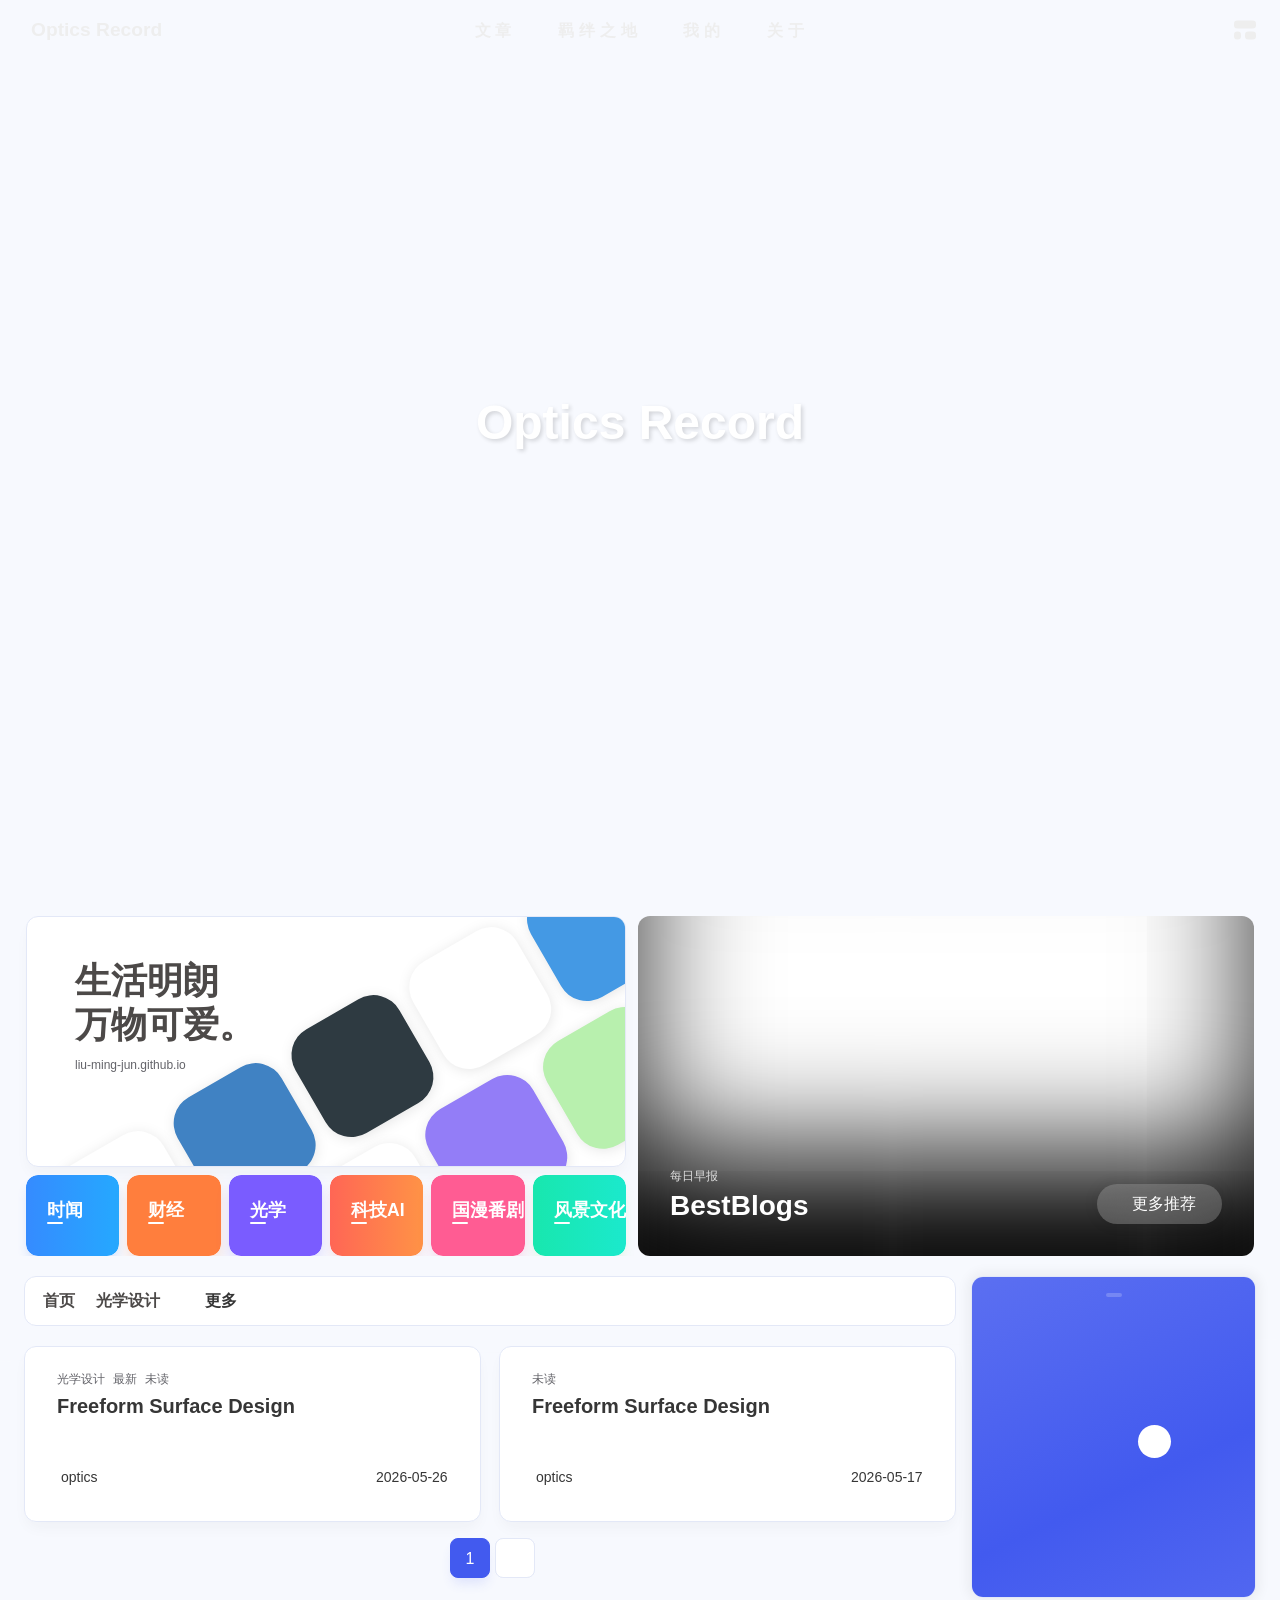
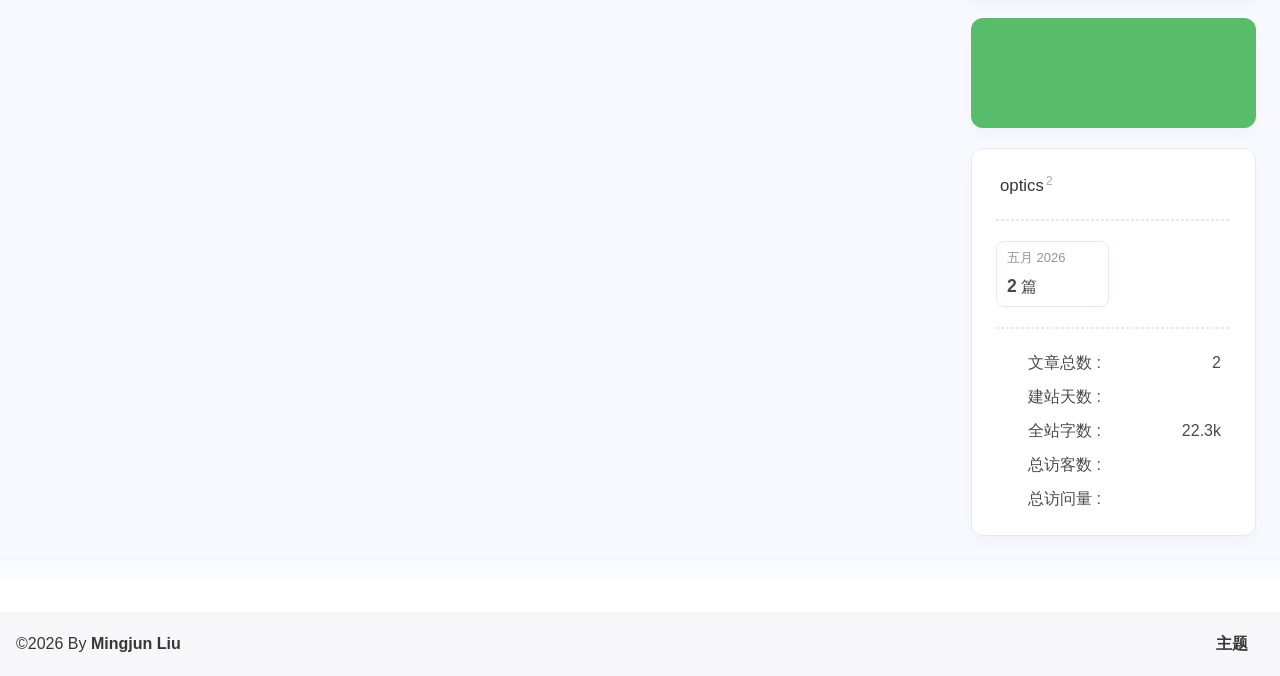
==== commit a2329635: "Site updated: 2026-05-26 11:12:17" ====
--- a/index.html
+++ b/index.html
@@ -60,7 +60,7 @@
   isHome: true,
   isHighlightShrink: false,
   isToc: false,
-  postUpdate: '2026-05-19 13:53:52',
+  postUpdate: '2026-05-26 11:12:12',
   postMainColor: '',
 }</script><noscript><style type="text/css">
   #nav {
@@ -315,11 +315,44 @@
 if (true) {
   document.addEventListener('pjax:send', () => { preloader.initLoading() })
   document.addEventListener('pjax:complete', () => { preloader.endLoading() })
-}</script><link rel="stylesheet" href="https://cdn.cbd.int/anzhiyu-theme-static@1.1.10/progress_bar/progress_bar.css"/><script async="async" src="https://cdn.cbd.int/pace-js@1.2.4/pace.min.js" data-pace-options="{ &quot;restartOnRequestAfter&quot;:false,&quot;eventLag&quot;:false}"></script><div class="page" id="body-wrap"><header class="full_page" id="page-header" style="/img/happy.jpg"><nav id="nav"><div id="nav-group"><span id="blog_name"><a id="site-name" href="/" accesskey="h"><div class="title">Optics Record</div><i class="anzhiyufont anzhiyu-icon-house-chimney"></i></a></span><div class="mask-name-container"><div id="name-container"><a id="page-name" href="javascript:anzhiyu.scrollToDest(0, 500)">PAGE_NAME</a></div></div><div id="menus"><div class="menus_items"><div class="menus_item"><a class="site-page" href="javascript:void(0);"><span> 文章</span></a><ul class="menus_item_child"><li><a class="site-page child faa-parent animated-hover" href="/archives/"><i class="anzhiyufont anzhiyu-icon-box-archive faa-tada" style="font-size: 0.9em;"></i><span> 隧道</span></a></li><li><a class="site-page child faa-parent animated-hover" href="/categories/"><i class="anzhiyufont anzhiyu-icon-shapes faa-tada" style="font-size: 0.9em;"></i><span> 分类</span></a></li><li><a class="site-page child faa-parent animated-hover" href="/tags/"><i class="anzhiyufont anzhiyu-icon-tags faa-tada" style="font-size: 0.9em;"></i><span> 标签</span></a></li></ul></div><div class="menus_item"><a class="site-page" href="javascript:void(0);"><span> 羁绊之地</span></a><ul class="menus_item_child"><li><a class="site-page child faa-parent animated-hover" href="/link/"><i class="anzhiyufont anzhiyu-icon-link faa-tada" style="font-size: 0.9em;"></i><span> 友人帐</span></a></li><li><a class="site-page child faa-parent animated-hover" href="/fcircle/"><i class="anzhiyufont anzhiyu-icon-artstation faa-tada" style="font-size: 0.9em;"></i><span> 交流圈</span></a></li><li><a class="site-page child faa-parent animated-hover" href="/comments/"><i class="anzhiyufont anzhiyu-icon-envelope faa-tada" style="font-size: 0.9em;"></i><span> 留言板</span></a></li></ul></div><div class="menus_item"><a class="site-page" href="javascript:void(0);"><span> 我的</span></a><ul class="menus_item_child"><li><a class="site-page child faa-parent animated-hover" href="/music/"><i class="anzhiyufont anzhiyu-icon-music faa-tada" style="font-size: 0.9em;"></i><span> 音乐馆</span></a></li><li><a class="site-page child faa-parent animated-hover" href="/bangumis/"><i class="anzhiyufont anzhiyu-icon-bilibili faa-tada" style="font-size: 0.9em;"></i><span> 追番页</span></a></li><li><a class="site-page child faa-parent animated-hover" href="/album/"><i class="anzhiyufont anzhiyu-icon-images faa-tada" style="font-size: 0.9em;"></i><span> 相册集</span></a></li><li><a class="site-page child faa-parent animated-hover" href="/air-conditioner/"><i class="anzhiyufont anzhiyu-icon-fan faa-tada" style="font-size: 0.9em;"></i><span> 小空调</span></a></li></ul></div><div class="menus_item"><a class="site-page" href="javascript:void(0);"><span> 关于</span></a><ul class="menus_item_child"><li><a class="site-page child faa-parent animated-hover" href="/about/"><i class="anzhiyufont anzhiyu-icon-paper-plane faa-tada" style="font-size: 0.9em;"></i><span> 关于本人</span></a></li><li><a class="site-page child faa-parent animated-hover" href="/essay/"><i class="anzhiyufont anzhiyu-icon-lightbulb faa-tada" style="font-size: 0.9em;"></i><span> 奇思妙想</span></a></li><li><a class="site-page child faa-parent animated-hover" href="javascript:toRandomPost()"><i class="anzhiyufont anzhiyu-icon-shoe-prints1 faa-tada" style="font-size: 0.9em;"></i><span> 消遣之地</span></a></li></ul></div></div></div><div id="nav-right"><div class="nav-button" id="randomPost_button"><a class="site-page" onclick="toRandomPost()" title="随机前往一个文章" href="javascript:void(0);"><i class="anzhiyufont anzhiyu-icon-dice"></i></a></div><input id="center-console" type="checkbox"/><label class="widget" for="center-console" title="中控台" onclick="anzhiyu.switchConsole();"><i class="left"></i><i class="widget center"></i><i class="widget right"></i></label><div id="console"><div class="console-card-group-reward"><ul class="reward-all console-card"><li class="reward-item"><a href="/img/wechat-pay.png" target="_blank"><img class="post-qr-code-img" alt="微信" src= "[data-uri]" onerror="this.onerror=null,this.src=&quot;/img/404.jpg&quot;" data-lazy-src="/img/wechat-pay.png"/></a><div class="post-qr-code-desc">微信</div></li><li class="reward-item"><a href="/img/alipay-pay.png" target="_blank"><img class="post-qr-code-img" alt="支付宝" src= "[data-uri]" onerror="this.onerror=null,this.src=&quot;/img/404.jpg&quot;" data-lazy-src="/img/alipay-pay.png"/></a><div class="post-qr-code-desc">支付宝</div></li></ul></div><div class="console-card-group"><div class="console-card-group-left"><div class="console-card" id="card-newest-comments"><div class="card-content"><div class="author-content-item-tips">互动</div><span class="author-content-item-title"> 最新评论</span></div><div class="aside-list"><span>正在加载中...</span></div></div></div><div class="console-card-group-right"><div class="console-card tags"><div class="card-content"><div class="author-content-item-tips">兴趣点</div><span class="author-content-item-title">寻找你感兴趣的领域</span><div class="card-tags"><div class="item-headline"></div><div class="card-tag-cloud"><a href="/tags/optics/" style="font-size: 1.05rem;">optics<sup>1</sup></a></div></div><hr/></div></div><div class="console-card history"><div class="item-headline"><i class="anzhiyufont anzhiyu-icon-box-archiv"></i><span>文章</span></div><div class="card-archives"><div class="item-headline"><i class="anzhiyufont anzhiyu-icon-archive"></i><span>归档</span></div><ul class="card-archive-list"><li class="card-archive-list-item"><a class="card-archive-list-link" href="/archives/2026/05/"><span class="card-archive-list-date">五月 2026</span><div class="card-archive-list-count-group"><span class="card-archive-list-count">1</span><span>篇</span></div></a></li></ul></div><hr/></div></div></div><div class="button-group"><div class="console-btn-item"><a class="darkmode_switchbutton" title="显示模式切换" href="javascript:void(0);"><i class="anzhiyufont anzhiyu-icon-moon"></i></a></div><div class="console-btn-item" id="consoleHideAside" onclick="anzhiyu.hideAsideBtn()" title="边栏显示控制"><a class="asideSwitch"><i class="anzhiyufont anzhiyu-icon-arrows-left-right"></i></a></div><div class="console-btn-item" id="consoleMusic" onclick="anzhiyu.musicToggle()" title="音乐开关"><a class="music-switch"><i class="anzhiyufont anzhiyu-icon-music"></i></a></div></div><div class="console-mask" onclick="anzhiyu.hideConsole()" href="javascript:void(0);"></div></div><div class="nav-button" id="nav-totop"><a class="totopbtn" href="javascript:void(0);"><i class="anzhiyufont anzhiyu-icon-arrow-up"></i><span id="percent" onclick="anzhiyu.scrollToDest(0,500)">0</span></a></div><div id="toggle-menu"><a class="site-page" href="javascript:void(0);" title="切换"><i class="anzhiyufont anzhiyu-icon-bars"></i></a></div></div></div></nav><div id="site-info"><h1 id="site-title">Optics Record</h1></div><div id="scroll-down"><i class="anzhiyufont anzhiyu-icon-angle-down scroll-down-effects"></i></div></header><main id="blog-container"><div id="home_top"><div class="swiper_container_card" style="height: auto;width: 100%"><div id="bannerGroup"><div id="random-banner"><div class="banners-title"><div class="banners-title-big">生活明朗</div><div class="banners-title-big">万物可爱。</div><div class="banners-title-small">liu-ming-jun.github.io</div></div><div id="skills-tags-group-all"><div class="tags-group-wrapper"><div class="tags-group-icon-pair"><div class="tags-group-icon" style="background: #fff"><img class="no-lightbox" title="1" src= "[data-uri]" onerror="this.onerror=null,this.src=&quot;/img/404.jpg&quot;" data-lazy-src="/img/1.jpg" size="60px" alt="1"></div><div class="tags-group-icon" style="background: #57b6e6"><img class="no-lightbox" title="2" src= "[data-uri]" onerror="this.onerror=null,this.src=&quot;/img/404.jpg&quot;" data-lazy-src="/img/2.jpg" size="60px" alt="2"></div></div><div class="tags-group-icon-pair"><div class="tags-group-icon" style="background: #4082c3"><img class="no-lightbox" title="Photoshop" src= "[data-uri]" onerror="this.onerror=null,this.src=&quot;/img/404.jpg&quot;" data-lazy-src="https://upload-bbs.miyoushe.com/upload/2025/07/29/125766904/4ce1d081b9b37b06e3714bee95e58589_1613929877388832041.png" size="60px" alt="Photoshop"></div><div class="tags-group-icon" style="background: #333"><img class="no-lightbox" title="Node" src= "[data-uri]" onerror="this.onerror=null,this.src=&quot;/img/404.jpg&quot;" data-lazy-src="https://npm.elemecdn.com/anzhiyu-blog@2.1.1/img/svg/node-logo.svg" size="60px" alt="Node"></div></div><div class="tags-group-icon-pair"><div class="tags-group-icon" style="background: #2e3a41"><img class="no-lightbox" title="Webpack" src= "[data-uri]" onerror="this.onerror=null,this.src=&quot;/img/404.jpg&quot;" data-lazy-src="https://upload-bbs.miyoushe.com/upload/2025/07/29/125766904/32dc115fbfd1340f919f0234725c6fb4_4060605986539473613.png" size="60px" alt="Webpack"></div><div class="tags-group-icon" style="background: #fff"><img class="no-lightbox" title="Pinia" src= "[data-uri]" onerror="this.onerror=null,this.src=&quot;/img/404.jpg&quot;" data-lazy-src="https://npm.elemecdn.com/anzhiyu-blog@2.0.8/img/svg/pinia-logo.svg" size="60px" alt="Pinia"></div></div><div class="tags-group-icon-pair"><div class="tags-group-icon" style="background: #fff"><img class="no-lightbox" title="Python" src= "[data-uri]" onerror="this.onerror=null,this.src=&quot;/img/404.jpg&quot;" data-lazy-src="https://upload-bbs.miyoushe.com/upload/2025/07/29/125766904/02c9c621414cc2ca41035d809a4154be_7912546659792951301.png" size="60px" alt="Python"></div><div class="tags-group-icon" style="background: #937df7"><img class="no-lightbox" title="Vite" src= "[data-uri]" onerror="this.onerror=null,this.src=&quot;/img/404.jpg&quot;" data-lazy-src="https://npm.elemecdn.com/anzhiyu-blog@2.0.8/img/svg/vite-logo.svg" size="60px" alt="Vite"></div></div><div class="tags-group-icon-pair"><div class="tags-group-icon" style="background: #4499e4"><img class="no-lightbox" title="Flutter" src= "[data-uri]" onerror="this.onerror=null,this.src=&quot;/img/404.jpg&quot;" data-lazy-src="https://upload-bbs.miyoushe.com/upload/2025/07/29/125766904/b5aa93e0b61d8c9784cf76d14886ea46_4590392178423108088.png" size="60px" alt="Flutter"></div><div class="tags-group-icon" style="background: #b8f0ae"><img class="no-lightbox" title="Vue" src= "[data-uri]" onerror="this.onerror=null,this.src=&quot;/img/404.jpg&quot;" data-lazy-src="https://upload-bbs.miyoushe.com/upload/2025/07/29/125766904/cf23526f451784ff137f161b8fe18d5a_692393069314581413.png" size="60px" alt="Vue"></div></div><div class="tags-group-icon-pair"><div class="tags-group-icon" style="background: #222"><img class="no-lightbox" title="React" src= "[data-uri]" onerror="this.onerror=null,this.src=&quot;/img/404.jpg&quot;" data-lazy-src="[data-uri]" size="60px" alt="React"></div><div class="tags-group-icon" style="background: #2c51db"><img class="no-lightbox" title="CSS3" src= "[data-uri]" onerror="this.onerror=null,this.src=&quot;/img/404.jpg&quot;" data-lazy-src="https://upload-bbs.miyoushe.com/upload/2025/08/02/125766904/948767d87de7c5733b5f59b036d28b4b_3573026798828830876.png" size="60px" alt="CSS3"></div></div><div class="tags-group-icon-pair"><div class="tags-group-icon" style="background: #f7cb4f"><img class="no-lightbox" title="JS" src= "[data-uri]" onerror="this.onerror=null,this.src=&quot;/img/404.jpg&quot;" data-lazy-src="https://upload-bbs.miyoushe.com/upload/2025/07/29/125766904/06216e7fddb6704b57cb89be309443f9_7269407781142156006.png" size="60px" alt="JS"></div><div class="tags-group-icon" style="background: #e9572b"><img class="no-lightbox" title="HTML" src= "[data-uri]" onerror="this.onerror=null,this.src=&quot;/img/404.jpg&quot;" data-lazy-src="https://upload-bbs.miyoushe.com/upload/2025/08/02/125766904/f774c401c8bc2707e1df1323bdc9e423_1926035231499717029.png" size="60px" alt="HTML"></div></div><div class="tags-group-icon-pair"><div class="tags-group-icon" style="background: #df5b40"><img class="no-lightbox" title="Git" src= "[data-uri]" onerror="this.onerror=null,this.src=&quot;/img/404.jpg&quot;" data-lazy-src="https://upload-bbs.miyoushe.com/upload/2025/07/29/125766904/fcc0dbbfe206b4436097a8362d64b558_6981541002497327189.webp" size="60px" alt="Git"></div><div class="tags-group-icon" style="background: #e65164"><img class="no-lightbox" title="Apifox" src= "[data-uri]" onerror="this.onerror=null,this.src=&quot;/img/404.jpg&quot;" data-lazy-src="https://upload-bbs.miyoushe.com/upload/2025/08/02/125766904/b61bc7287d7f7f89bd30079c7f04360e_2465770520170903938.png" size="60px" alt="Apifox"></div></div><div class="tags-group-icon-pair"><div class="tags-group-icon" style="background: #fff"><img class="no-lightbox" title="1" src= "[data-uri]" onerror="this.onerror=null,this.src=&quot;/img/404.jpg&quot;" data-lazy-src="/img/1.jpg" size="60px" alt="1"></div><div class="tags-group-icon" style="background: #57b6e6"><img class="no-lightbox" title="2" src= "[data-uri]" onerror="this.onerror=null,this.src=&quot;/img/404.jpg&quot;" data-lazy-src="/img/2.jpg" size="60px" alt="2"></div></div><div class="tags-group-icon-pair"><div class="tags-group-icon" style="background: #4082c3"><img class="no-lightbox" title="Photoshop" src= "[data-uri]" onerror="this.onerror=null,this.src=&quot;/img/404.jpg&quot;" data-lazy-src="https://upload-bbs.miyoushe.com/upload/2025/07/29/125766904/4ce1d081b9b37b06e3714bee95e58589_1613929877388832041.png" size="60px" alt="Photoshop"></div><div class="tags-group-icon" style="background: #333"><img class="no-lightbox" title="Node" src= "[data-uri]" onerror="this.onerror=null,this.src=&quot;/img/404.jpg&quot;" data-lazy-src="https://npm.elemecdn.com/anzhiyu-blog@2.1.1/img/svg/node-logo.svg" size="60px" alt="Node"></div></div><div class="tags-group-icon-pair"><div class="tags-group-icon" style="background: #2e3a41"><img class="no-lightbox" title="Webpack" src= "[data-uri]" onerror="this.onerror=null,this.src=&quot;/img/404.jpg&quot;" data-lazy-src="https://upload-bbs.miyoushe.com/upload/2025/07/29/125766904/32dc115fbfd1340f919f0234725c6fb4_4060605986539473613.png" size="60px" alt="Webpack"></div><div class="tags-group-icon" style="background: #fff"><img class="no-lightbox" title="Pinia" src= "[data-uri]" onerror="this.onerror=null,this.src=&quot;/img/404.jpg&quot;" data-lazy-src="https://npm.elemecdn.com/anzhiyu-blog@2.0.8/img/svg/pinia-logo.svg" size="60px" alt="Pinia"></div></div><div class="tags-group-icon-pair"><div class="tags-group-icon" style="background: #fff"><img class="no-lightbox" title="Python" src= "[data-uri]" onerror="this.onerror=null,this.src=&quot;/img/404.jpg&quot;" data-lazy-src="https://upload-bbs.miyoushe.com/upload/2025/07/29/125766904/02c9c621414cc2ca41035d809a4154be_7912546659792951301.png" size="60px" alt="Python"></div><div class="tags-group-icon" style="background: #937df7"><img class="no-lightbox" title="Vite" src= "[data-uri]" onerror="this.onerror=null,this.src=&quot;/img/404.jpg&quot;" data-lazy-src="https://npm.elemecdn.com/anzhiyu-blog@2.0.8/img/svg/vite-logo.svg" size="60px" alt="Vite"></div></div><div class="tags-group-icon-pair"><div class="tags-group-icon" style="background: #4499e4"><img class="no-lightbox" title="Flutter" src= "[data-uri]" onerror="this.onerror=null,this.src=&quot;/img/404.jpg&quot;" data-lazy-src="https://upload-bbs.miyoushe.com/upload/2025/07/29/125766904/b5aa93e0b61d8c9784cf76d14886ea46_4590392178423108088.png" size="60px" alt="Flutter"></div><div class="tags-group-icon" style="background: #b8f0ae"><img class="no-lightbox" title="Vue" src= "[data-uri]" onerror="this.onerror=null,this.src=&quot;/img/404.jpg&quot;" data-lazy-src="https://upload-bbs.miyoushe.com/upload/2025/07/29/125766904/cf23526f451784ff137f161b8fe18d5a_692393069314581413.png" size="60px" alt="Vue"></div></div><div class="tags-group-icon-pair"><div class="tags-group-icon" style="background: #222"><img class="no-lightbox" title="React" src= "[data-uri]" onerror="this.onerror=null,this.src=&quot;/img/404.jpg&quot;" data-lazy-src="[data-uri]" size="60px" alt="React"></div><div class="tags-group-icon" style="background: #2c51db"><img class="no-lightbox" title="CSS3" src= "[data-uri]" onerror="this.onerror=null,this.src=&quot;/img/404.jpg&quot;" data-lazy-src="https://upload-bbs.miyoushe.com/upload/2025/08/02/125766904/948767d87de7c5733b5f59b036d28b4b_3573026798828830876.png" size="60px" alt="CSS3"></div></div><div class="tags-group-icon-pair"><div class="tags-group-icon" style="background: #f7cb4f"><img class="no-lightbox" title="JS" src= "[data-uri]" onerror="this.onerror=null,this.src=&quot;/img/404.jpg&quot;" data-lazy-src="https://upload-bbs.miyoushe.com/upload/2025/07/29/125766904/06216e7fddb6704b57cb89be309443f9_7269407781142156006.png" size="60px" alt="JS"></div><div class="tags-group-icon" style="background: #e9572b"><img class="no-lightbox" title="HTML" src= "[data-uri]" onerror="this.onerror=null,this.src=&quot;/img/404.jpg&quot;" data-lazy-src="https://upload-bbs.miyoushe.com/upload/2025/08/02/125766904/f774c401c8bc2707e1df1323bdc9e423_1926035231499717029.png" size="60px" alt="HTML"></div></div><div class="tags-group-icon-pair"><div class="tags-group-icon" style="background: #df5b40"><img class="no-lightbox" title="Git" src= "[data-uri]" onerror="this.onerror=null,this.src=&quot;/img/404.jpg&quot;" data-lazy-src="https://upload-bbs.miyoushe.com/upload/2025/07/29/125766904/fcc0dbbfe206b4436097a8362d64b558_6981541002497327189.webp" size="60px" alt="Git"></div><div class="tags-group-icon" style="background: #e65164"><img class="no-lightbox" title="Apifox" src= "[data-uri]" onerror="this.onerror=null,this.src=&quot;/img/404.jpg&quot;" data-lazy-src="https://upload-bbs.miyoushe.com/upload/2025/08/02/125766904/b61bc7287d7f7f89bd30079c7f04360e_2465770520170903938.png" size="60px" alt="Apifox"></div></div></div></div><a id="random-hover" href="javascript:toRandomPost()"><i class="anzhiyufont anzhiyu-icon-paper-plane"></i><div class="bannerText">随便逛逛<i class="anzhiyufont anzhiyu-icon-arrow-right"></i></div></a></div><div class="categoryGroup"><div class="categoryItem" style="box-shadow:var(--anzhiyu-shadow-blue)"><a class="categoryButton blue" href="/categories/%E6%97%B6%E9%97%BB/"><span class="categoryButtonText">时闻</span><i class="anzhiyufont anzhiyu-icon-newspaper"></i></a></div><div class="categoryItem" style="box-shadow:var(--anzhiyu-shadow-orange)"><a class="categoryButton orange" href="/categories/%E8%B4%A2%E7%BB%8F/"><span class="categoryButtonText">财经</span><i class="anzhiyufont anzhiyu-icon-trend"></i></a></div><div class="categoryItem" style="box-shadow:var(--anzhiyu-shadow-purple)"><a class="categoryButton purple" href="/categories/%E5%85%89%E5%AD%A6/"><span class="categoryButtonText">光学</span><i class="anzhiyufont anzhiyu-icon-compass"></i></a></div><div class="categoryItem" style="box-shadow:var(--anzhiyu-shadow-red)"><a class="categoryButton red" href="/categories/%E7%A7%91%E6%8A%80AI/"><span class="categoryButtonText">科技AI</span><i class="anzhiyufont anzhiyu-icon-robot"></i></a></div><div class="categoryItem" style="box-shadow:var(--anzhiyu-shadow-pink)"><a class="categoryButton pink" target="_blank" rel="noopener" href="https://www.bilibili.com/"><span class="categoryButtonText">国漫番剧</span><i class="anzhiyufont anzhiyu-icon-bilibili"></i></a></div><div class="categoryItem" style="box-shadow:var(--anzhiyu-shadow-green)"><a class="categoryButton green" href="/categories/%E9%A3%8E%E6%99%AF%E6%96%87%E5%8C%96/"><span class="categoryButtonText">风景文化</span><i class="anzhiyufont anzhiyu-icon-book"></i></a></div></div></div><div class="topGroup"><div class="recent-post-item" onclick="pjax.loadUrl(&quot;/2026/05/17/1/&quot;)"><div class="post_cover left_radius"><a href="2026/05/17/1/" title="Freeform Surface Design"><span class="recent-post-top-text">荐</span><img class="post_bg" onerror="this.onerror=null;this.src='/img/404.jpg'" alt="cover"></a></div><div class="recent-post-info"><a class="article-title" href="2026/05/17/1/" title="Freeform Surface Design">Freeform Surface Design</a></div></div><a class="todayCard" id="todayCard" target="_blank" rel="noopener" href="https://www.bestblogs.dev/reading/brief" style="z-index: 1;"><div class="todayCard-info"><div class="todayCard-tips">每日早报</div><div class="todayCard-title">BestBlogs</div></div><img class="todayCard-cover" src= "[data-uri]" onerror="this.onerror=null,this.src=&quot;/img/404.jpg&quot;" data-lazy-src="/img/bestblog.jpg" onerror="this.onerror=null;this.src='/img/404.jpg'" alt="封面"><div class="banner-button-group"><div class="banner-button" onclick="event.stopPropagation();event.preventDefault();anzhiyu.hideTodayCard();"><i class="anzhiyufont anzhiyu-icon-arrow-circle-right"></i><span class="banner-button-text">更多推荐</span></div></div></a></div><link rel="stylesheet"></div></div><div class="layout" id="content-inner"><div class="recent-posts" id="recent-posts"><div id="categoryBar"><div class="category-bar" id="category-bar"><div id="catalog-bar"><div id="catalog-list"><div class="catalog-list-item" id="首页"><a href="/">首页</a></div></div><div class="category-bar-next" id="category-bar-next" onclick="anzhiyu.scrollCategoryBarToRight()"><i class="anzhiyufont anzhiyu-icon-angle-double-right"></i></div><a class="catalog-more" href="/categories/">更多</a></div></div></div><div class="recent-post-item lastestpost-item" onclick="pjax.loadUrl('/2026/05/17/1/')"><div class="recent-post-info no-cover"><div class="recent-post-info-top"><div class="recent-post-info-top-tips"><span class="newPost">最新</span><a class="unvisited-post" href="/2026/05/17/1/" title="Freeform Surface Design">未读</a></div><a class="article-title" href="/2026/05/17/1/" title="Freeform Surface Design">Freeform Surface Design</a></div><div class="article-meta-wrap"><span class="post-meta-date"><i class="anzhiyufont anzhiyu-icon-calendar-days" style="font-size: 15px; display:none"></i><span class="article-meta-label">发表于</span><time datetime="2026-05-17T06:40:13.556Z" title="发表于 2026-05-17 14:40:13" time="2026-05-17 14:40:13">2026-05-17</time><time class="time_hidden" datetime="2026-05-19T05:20:48.536Z" title="更新于 2026-05-19 13:20:48" time="2026-05-19 13:20:48">2026-05-19</time></span><span class="article-meta tags"><a class="article-meta__tags" href="/tags/optics/" event.cancelbubble onclick="window.event.cancelBubble=true;"><span> <i class="anzhiyufont anzhiyu-icon-hashtag"></i>optics</span></a></span></div><div class="content">自由曲面的数学描述自由曲面常用哪些数学描述方式？自由曲面的数学描述方式大致可以分为三大类：多项式类、样条类和 正交基函数类。
+}</script><link rel="stylesheet" href="https://cdn.cbd.int/anzhiyu-theme-static@1.1.10/progress_bar/progress_bar.css"/><script async="async" src="https://cdn.cbd.int/pace-js@1.2.4/pace.min.js" data-pace-options="{ &quot;restartOnRequestAfter&quot;:false,&quot;eventLag&quot;:false}"></script><div class="page" id="body-wrap"><header class="full_page" id="page-header" style="/img/happy.jpg"><nav id="nav"><div id="nav-group"><span id="blog_name"><a id="site-name" href="/" accesskey="h"><div class="title">Optics Record</div><i class="anzhiyufont anzhiyu-icon-house-chimney"></i></a></span><div class="mask-name-container"><div id="name-container"><a id="page-name" href="javascript:anzhiyu.scrollToDest(0, 500)">PAGE_NAME</a></div></div><div id="menus"><div class="menus_items"><div class="menus_item"><a class="site-page" href="javascript:void(0);"><span> 文章</span></a><ul class="menus_item_child"><li><a class="site-page child faa-parent animated-hover" href="/archives/"><i class="anzhiyufont anzhiyu-icon-box-archive faa-tada" style="font-size: 0.9em;"></i><span> 隧道</span></a></li><li><a class="site-page child faa-parent animated-hover" href="/categories/"><i class="anzhiyufont anzhiyu-icon-shapes faa-tada" style="font-size: 0.9em;"></i><span> 分类</span></a></li><li><a class="site-page child faa-parent animated-hover" href="/tags/"><i class="anzhiyufont anzhiyu-icon-tags faa-tada" style="font-size: 0.9em;"></i><span> 标签</span></a></li></ul></div><div class="menus_item"><a class="site-page" href="javascript:void(0);"><span> 羁绊之地</span></a><ul class="menus_item_child"><li><a class="site-page child faa-parent animated-hover" href="/link/"><i class="anzhiyufont anzhiyu-icon-link faa-tada" style="font-size: 0.9em;"></i><span> 友人帐</span></a></li><li><a class="site-page child faa-parent animated-hover" href="/fcircle/"><i class="anzhiyufont anzhiyu-icon-artstation faa-tada" style="font-size: 0.9em;"></i><span> 交流圈</span></a></li><li><a class="site-page child faa-parent animated-hover" href="/comments/"><i class="anzhiyufont anzhiyu-icon-envelope faa-tada" style="font-size: 0.9em;"></i><span> 留言板</span></a></li></ul></div><div class="menus_item"><a class="site-page" href="javascript:void(0);"><span> 我的</span></a><ul class="menus_item_child"><li><a class="site-page child faa-parent animated-hover" href="/music/"><i class="anzhiyufont anzhiyu-icon-music faa-tada" style="font-size: 0.9em;"></i><span> 音乐馆</span></a></li><li><a class="site-page child faa-parent animated-hover" href="/bangumis/"><i class="anzhiyufont anzhiyu-icon-bilibili faa-tada" style="font-size: 0.9em;"></i><span> 追番页</span></a></li><li><a class="site-page child faa-parent animated-hover" href="/album/"><i class="anzhiyufont anzhiyu-icon-images faa-tada" style="font-size: 0.9em;"></i><span> 相册集</span></a></li><li><a class="site-page child faa-parent animated-hover" href="/air-conditioner/"><i class="anzhiyufont anzhiyu-icon-fan faa-tada" style="font-size: 0.9em;"></i><span> 小空调</span></a></li></ul></div><div class="menus_item"><a class="site-page" href="javascript:void(0);"><span> 关于</span></a><ul class="menus_item_child"><li><a class="site-page child faa-parent animated-hover" href="/about/"><i class="anzhiyufont anzhiyu-icon-paper-plane faa-tada" style="font-size: 0.9em;"></i><span> 关于本人</span></a></li><li><a class="site-page child faa-parent animated-hover" href="/essay/"><i class="anzhiyufont anzhiyu-icon-lightbulb faa-tada" style="font-size: 0.9em;"></i><span> 奇思妙想</span></a></li><li><a class="site-page child faa-parent animated-hover" href="javascript:toRandomPost()"><i class="anzhiyufont anzhiyu-icon-shoe-prints1 faa-tada" style="font-size: 0.9em;"></i><span> 消遣之地</span></a></li></ul></div></div></div><div id="nav-right"><div class="nav-button" id="randomPost_button"><a class="site-page" onclick="toRandomPost()" title="随机前往一个文章" href="javascript:void(0);"><i class="anzhiyufont anzhiyu-icon-dice"></i></a></div><input id="center-console" type="checkbox"/><label class="widget" for="center-console" title="中控台" onclick="anzhiyu.switchConsole();"><i class="left"></i><i class="widget center"></i><i class="widget right"></i></label><div id="console"><div class="console-card-group-reward"><ul class="reward-all console-card"><li class="reward-item"><a href="/img/wechat-pay.png" target="_blank"><img class="post-qr-code-img" alt="微信" src= "[data-uri]" onerror="this.onerror=null,this.src=&quot;/img/404.jpg&quot;" data-lazy-src="/img/wechat-pay.png"/></a><div class="post-qr-code-desc">微信</div></li><li class="reward-item"><a href="/img/alipay-pay.png" target="_blank"><img class="post-qr-code-img" alt="支付宝" src= "[data-uri]" onerror="this.onerror=null,this.src=&quot;/img/404.jpg&quot;" data-lazy-src="/img/alipay-pay.png"/></a><div class="post-qr-code-desc">支付宝</div></li></ul></div><div class="console-card-group"><div class="console-card-group-left"><div class="console-card" id="card-newest-comments"><div class="card-content"><div class="author-content-item-tips">互动</div><span class="author-content-item-title"> 最新评论</span></div><div class="aside-list"><span>正在加载中...</span></div></div></div><div class="console-card-group-right"><div class="console-card tags"><div class="card-content"><div class="author-content-item-tips">兴趣点</div><span class="author-content-item-title">寻找你感兴趣的领域</span><div class="card-tags"><div class="item-headline"></div><div class="card-tag-cloud"><a href="/tags/optics/" style="font-size: 1.05rem;">optics<sup>2</sup></a></div></div><hr/></div></div><div class="console-card history"><div class="item-headline"><i class="anzhiyufont anzhiyu-icon-box-archiv"></i><span>文章</span></div><div class="card-archives"><div class="item-headline"><i class="anzhiyufont anzhiyu-icon-archive"></i><span>归档</span></div><ul class="card-archive-list"><li class="card-archive-list-item"><a class="card-archive-list-link" href="/archives/2026/05/"><span class="card-archive-list-date">五月 2026</span><div class="card-archive-list-count-group"><span class="card-archive-list-count">2</span><span>篇</span></div></a></li></ul></div><hr/></div></div></div><div class="button-group"><div class="console-btn-item"><a class="darkmode_switchbutton" title="显示模式切换" href="javascript:void(0);"><i class="anzhiyufont anzhiyu-icon-moon"></i></a></div><div class="console-btn-item" id="consoleHideAside" onclick="anzhiyu.hideAsideBtn()" title="边栏显示控制"><a class="asideSwitch"><i class="anzhiyufont anzhiyu-icon-arrows-left-right"></i></a></div><div class="console-btn-item" id="consoleMusic" onclick="anzhiyu.musicToggle()" title="音乐开关"><a class="music-switch"><i class="anzhiyufont anzhiyu-icon-music"></i></a></div></div><div class="console-mask" onclick="anzhiyu.hideConsole()" href="javascript:void(0);"></div></div><div class="nav-button" id="nav-totop"><a class="totopbtn" href="javascript:void(0);"><i class="anzhiyufont anzhiyu-icon-arrow-up"></i><span id="percent" onclick="anzhiyu.scrollToDest(0,500)">0</span></a></div><div id="toggle-menu"><a class="site-page" href="javascript:void(0);" title="切换"><i class="anzhiyufont anzhiyu-icon-bars"></i></a></div></div></div></nav><div id="site-info"><h1 id="site-title">Optics Record</h1></div><div id="scroll-down"><i class="anzhiyufont anzhiyu-icon-angle-down scroll-down-effects"></i></div></header><main id="blog-container"><div id="home_top"><div class="swiper_container_card" style="height: auto;width: 100%"><div id="bannerGroup"><div id="random-banner"><div class="banners-title"><div class="banners-title-big">生活明朗</div><div class="banners-title-big">万物可爱。</div><div class="banners-title-small">liu-ming-jun.github.io</div></div><div id="skills-tags-group-all"><div class="tags-group-wrapper"><div class="tags-group-icon-pair"><div class="tags-group-icon" style="background: #fff"><img class="no-lightbox" title="c1" src= "[data-uri]" onerror="this.onerror=null,this.src=&quot;/img/404.jpg&quot;" data-lazy-src="/img/1.jpg" size="60px" alt="c1"></div><div class="tags-group-icon" style="background: #57b6e6"><img class="no-lightbox" title="c2" src= "[data-uri]" onerror="this.onerror=null,this.src=&quot;/img/404.jpg&quot;" data-lazy-src="/img/2.jpg" size="60px" alt="c2"></div></div><div class="tags-group-icon-pair"><div class="tags-group-icon" style="background: #4082c3"><img class="no-lightbox" title="c3" src= "[data-uri]" onerror="this.onerror=null,this.src=&quot;/img/404.jpg&quot;" data-lazy-src="/img/1.png" size="60px" alt="c3"></div><div class="tags-group-icon" style="background: #333"><img class="no-lightbox" title="c4" src= "[data-uri]" onerror="this.onerror=null,this.src=&quot;/img/404.jpg&quot;" data-lazy-src="/img/2.png" size="60px" alt="c4"></div></div><div class="tags-group-icon-pair"><div class="tags-group-icon" style="background: #2e3a41"><img class="no-lightbox" title="c5" src= "[data-uri]" onerror="this.onerror=null,this.src=&quot;/img/404.jpg&quot;" data-lazy-src="/img/3.png" size="60px" alt="c5"></div><div class="tags-group-icon" style="background: #fff"><img class="no-lightbox" title="c6" src= "[data-uri]" onerror="this.onerror=null,this.src=&quot;/img/404.jpg&quot;" data-lazy-src="/img/4.png" size="60px" alt="c6"></div></div><div class="tags-group-icon-pair"><div class="tags-group-icon" style="background: #fff"><img class="no-lightbox" title="c7" src= "[data-uri]" onerror="this.onerror=null,this.src=&quot;/img/404.jpg&quot;" data-lazy-src="/img/5.png" size="60px" alt="c7"></div><div class="tags-group-icon" style="background: #937df7"><img class="no-lightbox" title="Vite" src= "[data-uri]" onerror="this.onerror=null,this.src=&quot;/img/404.jpg&quot;" data-lazy-src="/img/6.png" size="60px" alt="Vite"></div></div><div class="tags-group-icon-pair"><div class="tags-group-icon" style="background: #4499e4"><img class="no-lightbox" title="Flutter" src= "[data-uri]" onerror="this.onerror=null,this.src=&quot;/img/404.jpg&quot;" data-lazy-src="/img/7.png" size="60px" alt="Flutter"></div><div class="tags-group-icon" style="background: #b8f0ae"><img class="no-lightbox" title="Vue" src= "[data-uri]" onerror="this.onerror=null,this.src=&quot;/img/404.jpg&quot;" data-lazy-src="/img/8.png" size="60px" alt="Vue"></div></div><div class="tags-group-icon-pair"><div class="tags-group-icon" style="background: #222"><img class="no-lightbox" title="React" src= "[data-uri]" onerror="this.onerror=null,this.src=&quot;/img/404.jpg&quot;" data-lazy-src="[data-uri]" size="60px" alt="React"></div><div class="tags-group-icon" style="background: #2c51db"><img class="no-lightbox" title="CSS3" src= "[data-uri]" onerror="this.onerror=null,this.src=&quot;/img/404.jpg&quot;" data-lazy-src="https://upload-bbs.miyoushe.com/upload/2025/08/02/125766904/948767d87de7c5733b5f59b036d28b4b_3573026798828830876.png" size="60px" alt="CSS3"></div></div><div class="tags-group-icon-pair"><div class="tags-group-icon" style="background: #f7cb4f"><img class="no-lightbox" title="JS" src= "[data-uri]" onerror="this.onerror=null,this.src=&quot;/img/404.jpg&quot;" data-lazy-src="https://upload-bbs.miyoushe.com/upload/2025/07/29/125766904/06216e7fddb6704b57cb89be309443f9_7269407781142156006.png" size="60px" alt="JS"></div><div class="tags-group-icon" style="background: #e9572b"><img class="no-lightbox" title="HTML" src= "[data-uri]" onerror="this.onerror=null,this.src=&quot;/img/404.jpg&quot;" data-lazy-src="https://upload-bbs.miyoushe.com/upload/2025/08/02/125766904/f774c401c8bc2707e1df1323bdc9e423_1926035231499717029.png" size="60px" alt="HTML"></div></div><div class="tags-group-icon-pair"><div class="tags-group-icon" style="background: #df5b40"><img class="no-lightbox" title="Git" src= "[data-uri]" onerror="this.onerror=null,this.src=&quot;/img/404.jpg&quot;" data-lazy-src="https://upload-bbs.miyoushe.com/upload/2025/07/29/125766904/fcc0dbbfe206b4436097a8362d64b558_6981541002497327189.webp" size="60px" alt="Git"></div><div class="tags-group-icon" style="background: #e65164"><img class="no-lightbox" title="Apifox" src= "[data-uri]" onerror="this.onerror=null,this.src=&quot;/img/404.jpg&quot;" data-lazy-src="https://upload-bbs.miyoushe.com/upload/2025/08/02/125766904/b61bc7287d7f7f89bd30079c7f04360e_2465770520170903938.png" size="60px" alt="Apifox"></div></div><div class="tags-group-icon-pair"><div class="tags-group-icon" style="background: #fff"><img class="no-lightbox" title="c1" src= "[data-uri]" onerror="this.onerror=null,this.src=&quot;/img/404.jpg&quot;" data-lazy-src="/img/1.jpg" size="60px" alt="c1"></div><div class="tags-group-icon" style="background: #57b6e6"><img class="no-lightbox" title="c2" src= "[data-uri]" onerror="this.onerror=null,this.src=&quot;/img/404.jpg&quot;" data-lazy-src="/img/2.jpg" size="60px" alt="c2"></div></div><div class="tags-group-icon-pair"><div class="tags-group-icon" style="background: #4082c3"><img class="no-lightbox" title="c3" src= "[data-uri]" onerror="this.onerror=null,this.src=&quot;/img/404.jpg&quot;" data-lazy-src="/img/1.png" size="60px" alt="c3"></div><div class="tags-group-icon" style="background: #333"><img class="no-lightbox" title="c4" src= "[data-uri]" onerror="this.onerror=null,this.src=&quot;/img/404.jpg&quot;" data-lazy-src="/img/2.png" size="60px" alt="c4"></div></div><div class="tags-group-icon-pair"><div class="tags-group-icon" style="background: #2e3a41"><img class="no-lightbox" title="c5" src= "[data-uri]" onerror="this.onerror=null,this.src=&quot;/img/404.jpg&quot;" data-lazy-src="/img/3.png" size="60px" alt="c5"></div><div class="tags-group-icon" style="background: #fff"><img class="no-lightbox" title="c6" src= "[data-uri]" onerror="this.onerror=null,this.src=&quot;/img/404.jpg&quot;" data-lazy-src="/img/4.png" size="60px" alt="c6"></div></div><div class="tags-group-icon-pair"><div class="tags-group-icon" style="background: #fff"><img class="no-lightbox" title="c7" src= "[data-uri]" onerror="this.onerror=null,this.src=&quot;/img/404.jpg&quot;" data-lazy-src="/img/5.png" size="60px" alt="c7"></div><div class="tags-group-icon" style="background: #937df7"><img class="no-lightbox" title="Vite" src= "[data-uri]" onerror="this.onerror=null,this.src=&quot;/img/404.jpg&quot;" data-lazy-src="/img/6.png" size="60px" alt="Vite"></div></div><div class="tags-group-icon-pair"><div class="tags-group-icon" style="background: #4499e4"><img class="no-lightbox" title="Flutter" src= "[data-uri]" onerror="this.onerror=null,this.src=&quot;/img/404.jpg&quot;" data-lazy-src="/img/7.png" size="60px" alt="Flutter"></div><div class="tags-group-icon" style="background: #b8f0ae"><img class="no-lightbox" title="Vue" src= "[data-uri]" onerror="this.onerror=null,this.src=&quot;/img/404.jpg&quot;" data-lazy-src="/img/8.png" size="60px" alt="Vue"></div></div><div class="tags-group-icon-pair"><div class="tags-group-icon" style="background: #222"><img class="no-lightbox" title="React" src= "[data-uri]" onerror="this.onerror=null,this.src=&quot;/img/404.jpg&quot;" data-lazy-src="[data-uri]" size="60px" alt="React"></div><div class="tags-group-icon" style="background: #2c51db"><img class="no-lightbox" title="CSS3" src= "[data-uri]" onerror="this.onerror=null,this.src=&quot;/img/404.jpg&quot;" data-lazy-src="https://upload-bbs.miyoushe.com/upload/2025/08/02/125766904/948767d87de7c5733b5f59b036d28b4b_3573026798828830876.png" size="60px" alt="CSS3"></div></div><div class="tags-group-icon-pair"><div class="tags-group-icon" style="background: #f7cb4f"><img class="no-lightbox" title="JS" src= "[data-uri]" onerror="this.onerror=null,this.src=&quot;/img/404.jpg&quot;" data-lazy-src="https://upload-bbs.miyoushe.com/upload/2025/07/29/125766904/06216e7fddb6704b57cb89be309443f9_7269407781142156006.png" size="60px" alt="JS"></div><div class="tags-group-icon" style="background: #e9572b"><img class="no-lightbox" title="HTML" src= "[data-uri]" onerror="this.onerror=null,this.src=&quot;/img/404.jpg&quot;" data-lazy-src="https://upload-bbs.miyoushe.com/upload/2025/08/02/125766904/f774c401c8bc2707e1df1323bdc9e423_1926035231499717029.png" size="60px" alt="HTML"></div></div><div class="tags-group-icon-pair"><div class="tags-group-icon" style="background: #df5b40"><img class="no-lightbox" title="Git" src= "[data-uri]" onerror="this.onerror=null,this.src=&quot;/img/404.jpg&quot;" data-lazy-src="https://upload-bbs.miyoushe.com/upload/2025/07/29/125766904/fcc0dbbfe206b4436097a8362d64b558_6981541002497327189.webp" size="60px" alt="Git"></div><div class="tags-group-icon" style="background: #e65164"><img class="no-lightbox" title="Apifox" src= "[data-uri]" onerror="this.onerror=null,this.src=&quot;/img/404.jpg&quot;" data-lazy-src="https://upload-bbs.miyoushe.com/upload/2025/08/02/125766904/b61bc7287d7f7f89bd30079c7f04360e_2465770520170903938.png" size="60px" alt="Apifox"></div></div></div></div><a id="random-hover" href="javascript:toRandomPost()"><i class="anzhiyufont anzhiyu-icon-paper-plane"></i><div class="bannerText">随便逛逛<i class="anzhiyufont anzhiyu-icon-arrow-right"></i></div></a></div><div class="categoryGroup"><div class="categoryItem" style="box-shadow:var(--anzhiyu-shadow-blue)"><a class="categoryButton blue" href="/categories/%E6%97%B6%E9%97%BB/"><span class="categoryButtonText">时闻</span><i class="anzhiyufont anzhiyu-icon-newspaper"></i></a></div><div class="categoryItem" style="box-shadow:var(--anzhiyu-shadow-orange)"><a class="categoryButton orange" href="/categories/%E8%B4%A2%E7%BB%8F/"><span class="categoryButtonText">财经</span><i class="anzhiyufont anzhiyu-icon-trend"></i></a></div><div class="categoryItem" style="box-shadow:var(--anzhiyu-shadow-purple)"><a class="categoryButton purple" href="/categories/%E5%85%89%E5%AD%A6/"><span class="categoryButtonText">光学</span><i class="anzhiyufont anzhiyu-icon-compass"></i></a></div><div class="categoryItem" style="box-shadow:var(--anzhiyu-shadow-red)"><a class="categoryButton red" href="/categories/%E7%A7%91%E6%8A%80AI/"><span class="categoryButtonText">科技AI</span><i class="anzhiyufont anzhiyu-icon-robot"></i></a></div><div class="categoryItem" style="box-shadow:var(--anzhiyu-shadow-pink)"><a class="categoryButton pink" target="_blank" rel="noopener" href="https://www.bilibili.com/"><span class="categoryButtonText">国漫番剧</span><i class="anzhiyufont anzhiyu-icon-bilibili"></i></a></div><div class="categoryItem" style="box-shadow:var(--anzhiyu-shadow-green)"><a class="categoryButton green" href="/categories/%E9%A3%8E%E6%99%AF%E6%96%87%E5%8C%96/"><span class="categoryButtonText">风景文化</span><i class="anzhiyufont anzhiyu-icon-book"></i></a></div></div></div><div class="topGroup"><div class="recent-post-item" onclick="pjax.loadUrl(&quot;/2026/05/17/1/&quot;)"><div class="post_cover left_radius"><a href="2026/05/17/1/" title="Freeform Surface Design"><span class="recent-post-top-text">荐</span><img class="post_bg" onerror="this.onerror=null;this.src='/img/404.jpg'" alt="cover"></a></div><div class="recent-post-info"><a class="article-title" href="2026/05/17/1/" title="Freeform Surface Design">Freeform Surface Design</a></div></div><div class="recent-post-item" onclick="pjax.loadUrl(&quot;/2026/05/26/%E8%87%AA%E7%94%B1%E6%9B%B2%E9%9D%A2%E5%85%89%E5%AD%A6%E5%9F%BA%E6%9C%AC%E6%A6%82%E5%BF%B5%E4%B8%8E%E8%AE%BE%E8%AE%A1%E6%B5%81%E7%A8%8B/&quot;)"><div class="post_cover left_radius"><a href="2026/05/26/自由曲面光学基本概念与设计流程/" title="Freeform Surface Design"><span class="recent-post-top-text">荐</span><img class="post_bg" onerror="this.onerror=null;this.src='/img/404.jpg'" alt="cover"></a></div><div class="recent-post-info"><a class="article-title" href="2026/05/26/自由曲面光学基本概念与设计流程/" title="Freeform Surface Design">Freeform Surface Design</a></div></div><a class="todayCard" id="todayCard" target="_blank" rel="noopener" href="https://www.bestblogs.dev/reading/brief" style="z-index: 1;"><div class="todayCard-info"><div class="todayCard-tips">每日早报</div><div class="todayCard-title">BestBlogs</div></div><img class="todayCard-cover" src= "[data-uri]" onerror="this.onerror=null,this.src=&quot;/img/404.jpg&quot;" data-lazy-src="/img/bestblog.jpg" onerror="this.onerror=null;this.src='/img/404.jpg'" alt="封面"><div class="banner-button-group"><div class="banner-button" onclick="event.stopPropagation();event.preventDefault();anzhiyu.hideTodayCard();"><i class="anzhiyufont anzhiyu-icon-arrow-circle-right"></i><span class="banner-button-text">更多推荐</span></div></div></a></div><link rel="stylesheet"></div></div><div class="layout" id="content-inner"><div class="recent-posts" id="recent-posts"><div id="categoryBar"><div class="category-bar" id="category-bar"><div id="catalog-bar"><div id="catalog-list"><div class="catalog-list-item" id="首页"><a href="/">首页</a></div>
+    <div class="catalog-list-item" id="/categories/光学设计/">
+      <a href="/categories/光学设计/">
+        光学设计
+      </a>
+    </div>
+    </div><div class="category-bar-next" id="category-bar-next" onclick="anzhiyu.scrollCategoryBarToRight()"><i class="anzhiyufont anzhiyu-icon-angle-double-right"></i></div><a class="catalog-more" href="/categories/">更多</a></div></div></div><div class="recent-post-item lastestpost-item" onclick="pjax.loadUrl('/2026/05/26/%E8%87%AA%E7%94%B1%E6%9B%B2%E9%9D%A2%E5%85%89%E5%AD%A6%E5%9F%BA%E6%9C%AC%E6%A6%82%E5%BF%B5%E4%B8%8E%E8%AE%BE%E8%AE%A1%E6%B5%81%E7%A8%8B/')"><div class="recent-post-info no-cover"><div class="recent-post-info-top"><div class="recent-post-info-top-tips"><div class="article-categories-original">光学设计</div><span class="newPost">最新</span><a class="unvisited-post" href="/2026/05/26/%E8%87%AA%E7%94%B1%E6%9B%B2%E9%9D%A2%E5%85%89%E5%AD%A6%E5%9F%BA%E6%9C%AC%E6%A6%82%E5%BF%B5%E4%B8%8E%E8%AE%BE%E8%AE%A1%E6%B5%81%E7%A8%8B/" title="Freeform Surface Design">未读</a></div><a class="article-title" href="/2026/05/26/%E8%87%AA%E7%94%B1%E6%9B%B2%E9%9D%A2%E5%85%89%E5%AD%A6%E5%9F%BA%E6%9C%AC%E6%A6%82%E5%BF%B5%E4%B8%8E%E8%AE%BE%E8%AE%A1%E6%B5%81%E7%A8%8B/" title="Freeform Surface Design">Freeform Surface Design</a></div><div class="article-meta-wrap"><span class="post-meta-date"><i class="anzhiyufont anzhiyu-icon-calendar-days" style="font-size: 15px; display:none"></i><span class="article-meta-label">发表于</span><time datetime="2026-05-26T03:11:45.319Z" title="发表于 2026-05-26 11:11:45" time="2026-05-26 11:11:45">2026-05-26</time><time class="time_hidden" datetime="2026-05-26T03:11:45.441Z" title="更新于 2026-05-26 11:11:45" time="2026-05-26 11:11:45">2026-05-26</time></span><span class="article-meta tags"><a class="article-meta__tags" href="/tags/optics/" event.cancelbubble onclick="window.event.cancelBubble=true;"><span> <i class="anzhiyufont anzhiyu-icon-hashtag"></i>optics</span></a></span></div><div class="content">自由曲面光学基本概念与设计流程在优化自由曲面光学系统时，通常会遇到哪些挑战？有哪些应对策略？主要挑战及应对策略： 
+
+面型描述难题： 
+挑战：高次项参数化易导致优化发散 
+策略：采用Zenike多项式分段拟合，约束曲率变化率≤加工设备极限
+
+公差敏感性问题：
+
+
+​    挑战：级偏差导致光路失效
+​    策略：在CODEV或LightTools中嵌⼊蒙特卡洛公差分析模块，提前识别敏感参数
+
+杂散光控制： 
+挑战：非对称结构引发不可预测散射 
+策略：建⽴BSDF散射模型，在优化阶段加⼊0.5°-5°离轴角度的权重约束
+
+
+前沿方向思考：
+
+AI辅助设计：尝试将生成对抗网络用于自由曲面初始结构生成，可缩短30%以上迭代周期； 
+跨尺度融合：纳米结构（如超表面）与宏观自由曲面的混合设计，可能突破现有衍射极限； 
+可持续制造：需关注金刚石车削工艺的进步，当前可实现Ra&lt;10nm的表面粗糙度，这将直接影响设计约束边界。
+
+请描述自由曲面光学设计的一般流程，并说明每个阶段的主要任务和目标。自由曲面光学设计流程可分为四个阶段：
+
+需求分析阶段：
+
+  任务：量化光学性能指标（如均匀性＞90 ...</div></div></div><div class="recent-post-item" onclick="pjax.loadUrl('/2026/05/17/1/')"><div class="recent-post-info no-cover"><div class="recent-post-info-top"><div class="recent-post-info-top-tips"><a class="unvisited-post" href="/2026/05/17/1/" title="Freeform Surface Design">未读</a></div><a class="article-title" href="/2026/05/17/1/" title="Freeform Surface Design">Freeform Surface Design</a></div><div class="article-meta-wrap"><span class="post-meta-date"><i class="anzhiyufont anzhiyu-icon-calendar-days" style="font-size: 15px; display:none"></i><span class="article-meta-label">发表于</span><time datetime="2026-05-17T06:40:13.556Z" title="发表于 2026-05-17 14:40:13" time="2026-05-17 14:40:13">2026-05-17</time><time class="time_hidden" datetime="2026-05-26T03:03:00.082Z" title="更新于 2026-05-26 11:03:00" time="2026-05-26 11:03:00">2026-05-26</time></span><span class="article-meta tags"><a class="article-meta__tags" href="/tags/optics/" event.cancelbubble onclick="window.event.cancelBubble=true;"><span> <i class="anzhiyufont anzhiyu-icon-hashtag"></i>optics</span></a></span></div><div class="content">自由曲面的数学描述自由曲面常用哪些数学描述方式？自由曲面的数学描述方式大致可以分为三大类：多项式类、样条类和 正交基函数类。
 多项式类最直观，比如XY多项式面型，直接用x、y的幂次组合来描述面形偏离， 形式简单，在早期的非球面和轻度自由曲面设计中很常见。但它的问题是高阶项之间耦合严重，优化时容易震荡。 
 Zernike 多项式属于正交基函数类，最初来自光学检测领域，天然适合描述圆形 口径上的波前像差。它的每一项都有明确的像差物理含义——比如离焦、像散、 彗差等——所以在分析和公差评估时特别方便。但它严格定义在单位圆上，遇到矩形或其他非圆口径就需要做正交化修正，否则各项之间不再正交，拟合效率会下降。 
 对于非圆形口径，ForbesQ多项式（包括Qbfs和Qcon）是一个很好的选择。Forbes 多项式专门针对光学制造做了设计，其基函数在归一化口径上正交，系数的大小直接反映对面形的贡献量级，优化收敛性好，也方便评估可制造性。 
-NURBS（非均匀有理B样条）则属于样条类，它的自由度极高，可以描述几乎任意复杂的面形，在照明、HUD等对面形自由度要求极高的场景中广泛使用。代价 是参数量大，控制 ...</div></div></div><nav id="pagination"><div class="pagination"><span class="page-number current">1</span><div class="toPageGroup"><input id="toPageText" oninput="value=value.replace(/[^0-9]/g,'')" maxlength="3" onkeyup="this.value=this.value.replace(/[^u4e00-u9fa5w]/g,'')" aria-label="toPage"><a id="toPageButton" onclick="anzhiyu.toPage()"><i class="anzhiyufont anzhiyu-icon-angles-right" style="font-weight: inherit; font-size: 1rem;"></i></a></div></div></nav></div><div class="aside-content" id="aside-content"><div class="card-widget card-info"><div class="card-content"><div class="author-info__sayhi" id="author-info__sayhi" onclick="anzhiyu.changeSayHelloText()"></div><div class="author-info-avatar"><img class="avatar-img" src= "[data-uri]" onerror="this.onerror=null,this.src=&quot;/img/404.jpg&quot;" data-lazy-src="/img/Avatar.png" onerror="this.onerror=null;this.src='/img/friend_404.gif'" alt="avatar"/><div class="author-status"><img class="g-status" src= "[data-uri]" onerror="this.onerror=null,this.src=&quot;/img/404.jpg&quot;" data-lazy-src="https://bu.dusays.com/2023/08/24/64e6ce9c507bb.png" alt="status"/></div></div><div class="author-info__description">Mingjun Liu 的Optics与 AI</div></div></div><div class="card-widget anzhiyu-right-widget" id="card-wechat" onclick="null"><div id="flip-wrapper"><div id="flip-content"><div class="face" style="background: url(https://bu.dusays.com/2023/01/13/63c02edf44033.png) center center / 100% no-repeat"></div><div class="back face" style="background: url(/img/gzh-qr.png) center center / 100% no-repeat"></div></div></div></div><div class="sticky_layout"><div class="card-widget"><div class="card-tags"><div class="item-headline"></div><div class="card-tag-cloud"><a href="/tags/optics/" style="font-size: 1.05rem;">optics<sup>1</sup></a></div></div><hr/><div class="card-archives"><div class="item-headline"><i class="anzhiyufont anzhiyu-icon-archive"></i><span>归档</span></div><ul class="card-archive-list"><li class="card-archive-list-item"><a class="card-archive-list-link" href="/archives/2026/05/"><span class="card-archive-list-date">五月 2026</span><div class="card-archive-list-count-group"><span class="card-archive-list-count">1</span><span>篇</span></div></a></li></ul></div><hr/><div class="card-webinfo"><div class="item-headline"><i class="anzhiyufont anzhiyu-icon-chart-line"></i><span>网站资讯</span></div><div class="webinfo"><div class="webinfo-item"><div class="webinfo-item-title"><i class="anzhiyufont anzhiyu-icon-file-lines"></i><div class="item-name">文章总数 :</div></div><div class="item-count">1</div></div><div class="webinfo-item"><div class="webinfo-item-title"><i class="anzhiyufont anzhiyu-icon-stopwatch"></i><div class="item-name">建站天数 :</div></div><div class="item-count" id="runtimeshow" data-publishDate="2026-05-17T08:50:00.000Z"><i class="anzhiyufont anzhiyu-icon-spinner anzhiyu-spin"></i></div></div><div class="webinfo-item"><div class="webinfo-item-title"><i class="anzhiyufont anzhiyu-icon-font"></i><div class="item-name">全站字数 :</div></div><div class="item-count">13.5k</div></div><div class="webinfo-item"><div class="webinfo-item-title"><i class="anzhiyufont anzhiyu-icon-universal-access"></i><div class="item-name">总访客数 :</div></div><div class="item-count" id="busuanzi_value_site_uv"><i class="anzhiyufont anzhiyu-icon-spinner anzhiyu-spin"></i></div></div><div class="webinfo-item"><div class="webinfo-item-title"><i class="anzhiyufont anzhiyu-icon-square-poll-vertical"></i><div class="item-name">总访问量 :</div></div><div class="item-count" id="busuanzi_value_site_pv"><i class="anzhiyufont anzhiyu-icon-spinner anzhiyu-spin"></i></div></div></div></div></div></div></div></div></main><footer id="footer"><div id="footer-wrap"></div><div id="footer-bar"><div class="footer-bar-links"><div class="footer-bar-left"><div id="footer-bar-tips"><div class="copyright">&copy;2026 By <a class="footer-bar-link" href="/" title="Mingjun Liu" target="_blank">Mingjun Liu</a></div></div><div id="footer-type-tips"></div></div><div class="footer-bar-right"><a class="footer-bar-link" target="_blank" rel="noopener" href="https://github.com/anzhiyu-c/hexo-theme-anzhiyu" title="主题">主题</a></div></div></div></footer></div><div id="sidebar"><div id="menu-mask"></div><div id="sidebar-menus"><div class="sidebar-site-data site-data is-center"><a href="/archives/" title="archive"><div class="headline">文章</div><div class="length-num">1</div></a><a href="/tags/" title="tag"><div class="headline">标签</div><div class="length-num">1</div></a><a href="/categories/" title="category"><div class="headline">分类</div><div class="length-num">0</div></a></div><span class="sidebar-menu-item-title">功能</span><div class="sidebar-menu-item"><a class="darkmode_switchbutton menu-child" href="javascript:void(0);" title="显示模式"><i class="anzhiyufont anzhiyu-icon-circle-half-stroke"></i><span>显示模式</span></a></div><div class="back-menu-list-groups"><div class="back-menu-list-group"><div class="back-menu-list-title">网页</div><div class="back-menu-list"><a class="back-menu-item" target="_blank" rel="noopener" href="https://hexo.anheyu.com/" title="博客"><img class="back-menu-item-icon" src= "[data-uri]" onerror="this.onerror=null,this.src=&quot;/img/404.jpg&quot;" data-lazy-src="/img/favicon.ico" alt="博客"/><span class="back-menu-item-text">博客</span></a></div></div><div class="back-menu-list-group"><div class="back-menu-list-title">项目</div><div class="back-menu-list"><a class="back-menu-item" target="_blank" rel="noopener" href="https://image.anheyu.com/" title="安知鱼图床"><img class="back-menu-item-icon" src= "[data-uri]" onerror="this.onerror=null,this.src=&quot;/img/404.jpg&quot;" data-lazy-src="https://image.anheyu.com/favicon.ico" alt="安知鱼图床"/><span class="back-menu-item-text">安知鱼图床</span></a></div></div></div><div class="menus_items"><div class="menus_item"><a class="site-page" href="javascript:void(0);"><span> 文章</span></a><ul class="menus_item_child"><li><a class="site-page child faa-parent animated-hover" href="/archives/"><i class="anzhiyufont anzhiyu-icon-box-archive faa-tada" style="font-size: 0.9em;"></i><span> 隧道</span></a></li><li><a class="site-page child faa-parent animated-hover" href="/categories/"><i class="anzhiyufont anzhiyu-icon-shapes faa-tada" style="font-size: 0.9em;"></i><span> 分类</span></a></li><li><a class="site-page child faa-parent animated-hover" href="/tags/"><i class="anzhiyufont anzhiyu-icon-tags faa-tada" style="font-size: 0.9em;"></i><span> 标签</span></a></li></ul></div><div class="menus_item"><a class="site-page" href="javascript:void(0);"><span> 羁绊之地</span></a><ul class="menus_item_child"><li><a class="site-page child faa-parent animated-hover" href="/link/"><i class="anzhiyufont anzhiyu-icon-link faa-tada" style="font-size: 0.9em;"></i><span> 友人帐</span></a></li><li><a class="site-page child faa-parent animated-hover" href="/fcircle/"><i class="anzhiyufont anzhiyu-icon-artstation faa-tada" style="font-size: 0.9em;"></i><span> 交流圈</span></a></li><li><a class="site-page child faa-parent animated-hover" href="/comments/"><i class="anzhiyufont anzhiyu-icon-envelope faa-tada" style="font-size: 0.9em;"></i><span> 留言板</span></a></li></ul></div><div class="menus_item"><a class="site-page" href="javascript:void(0);"><span> 我的</span></a><ul class="menus_item_child"><li><a class="site-page child faa-parent animated-hover" href="/music/"><i class="anzhiyufont anzhiyu-icon-music faa-tada" style="font-size: 0.9em;"></i><span> 音乐馆</span></a></li><li><a class="site-page child faa-parent animated-hover" href="/bangumis/"><i class="anzhiyufont anzhiyu-icon-bilibili faa-tada" style="font-size: 0.9em;"></i><span> 追番页</span></a></li><li><a class="site-page child faa-parent animated-hover" href="/album/"><i class="anzhiyufont anzhiyu-icon-images faa-tada" style="font-size: 0.9em;"></i><span> 相册集</span></a></li><li><a class="site-page child faa-parent animated-hover" href="/air-conditioner/"><i class="anzhiyufont anzhiyu-icon-fan faa-tada" style="font-size: 0.9em;"></i><span> 小空调</span></a></li></ul></div><div class="menus_item"><a class="site-page" href="javascript:void(0);"><span> 关于</span></a><ul class="menus_item_child"><li><a class="site-page child faa-parent animated-hover" href="/about/"><i class="anzhiyufont anzhiyu-icon-paper-plane faa-tada" style="font-size: 0.9em;"></i><span> 关于本人</span></a></li><li><a class="site-page child faa-parent animated-hover" href="/essay/"><i class="anzhiyufont anzhiyu-icon-lightbulb faa-tada" style="font-size: 0.9em;"></i><span> 奇思妙想</span></a></li><li><a class="site-page child faa-parent animated-hover" href="javascript:toRandomPost()"><i class="anzhiyufont anzhiyu-icon-shoe-prints1 faa-tada" style="font-size: 0.9em;"></i><span> 消遣之地</span></a></li></ul></div></div><span class="sidebar-menu-item-title">标签</span><div class="card-tags"><div class="item-headline"></div><div class="card-tag-cloud"><a href="/tags/optics/" style="font-size: 0.88rem;">optics<sup>1</sup></a></div></div><hr/></div></div><div id="rightside"><div id="rightside-config-hide"><button id="translateLink" type="button" title="简繁转换">繁</button><button id="darkmode" type="button" title="浅色和深色模式转换"><i class="anzhiyufont anzhiyu-icon-circle-half-stroke"></i></button><button id="hide-aside-btn" type="button" title="单栏和双栏切换"><i class="anzhiyufont anzhiyu-icon-arrows-left-right"></i></button></div><div id="rightside-config-show"><button id="rightside-config" type="button" title="设置"><i class="anzhiyufont anzhiyu-icon-gear"></i></button><button id="go-up" type="button" title="回到顶部"><i class="anzhiyufont anzhiyu-icon-arrow-up"></i></button></div></div><div id="nav-music"><a id="nav-music-hoverTips" onclick="anzhiyu.musicToggle()" accesskey="m">播放音乐</a><div id="console-music-bg"></div><meting-js id="8152976493" server="netease" type="playlist" mutex="true" preload="none" theme="var(--anzhiyu-main)" data-lrctype="0" order="random" volume="0.7"></meting-js></div><div id="rightMenu"><div class="rightMenu-group rightMenu-small"><div class="rightMenu-item" id="menu-backward"><i class="anzhiyufont anzhiyu-icon-arrow-left"></i></div><div class="rightMenu-item" id="menu-forward"><i class="anzhiyufont anzhiyu-icon-arrow-right"></i></div><div class="rightMenu-item" id="menu-refresh"><i class="anzhiyufont anzhiyu-icon-arrow-rotate-right" style="font-size: 1rem;"></i></div><div class="rightMenu-item" id="menu-top"><i class="anzhiyufont anzhiyu-icon-arrow-up"></i></div></div><div class="rightMenu-group rightMenu-line rightMenuPlugin"><div class="rightMenu-item" id="menu-copytext"><i class="anzhiyufont anzhiyu-icon-copy"></i><span>复制选中文本</span></div><div class="rightMenu-item" id="menu-pastetext"><i class="anzhiyufont anzhiyu-icon-paste"></i><span>粘贴文本</span></div><a class="rightMenu-item" id="menu-commenttext"><i class="anzhiyufont anzhiyu-icon-comment-medical"></i><span>引用到评论</span></a><div class="rightMenu-item" id="menu-newwindow"><i class="anzhiyufont anzhiyu-icon-window-restore"></i><span>新窗口打开</span></div><div class="rightMenu-item" id="menu-copylink"><i class="anzhiyufont anzhiyu-icon-link"></i><span>复制链接地址</span></div><div class="rightMenu-item" id="menu-copyimg"><i class="anzhiyufont anzhiyu-icon-images"></i><span>复制此图片</span></div><div class="rightMenu-item" id="menu-downloadimg"><i class="anzhiyufont anzhiyu-icon-download"></i><span>下载此图片</span></div><div class="rightMenu-item" id="menu-newwindowimg"><i class="anzhiyufont anzhiyu-icon-window-restore"></i><span>新窗口打开图片</span></div><div class="rightMenu-item" id="menu-search"><i class="anzhiyufont anzhiyu-icon-magnifying-glass"></i><span>站内搜索</span></div><div class="rightMenu-item" id="menu-searchBaidu"><i class="anzhiyufont anzhiyu-icon-magnifying-glass"></i><span>百度搜索</span></div><div class="rightMenu-item" id="menu-music-toggle"><i class="anzhiyufont anzhiyu-icon-play"></i><span>播放音乐</span></div><div class="rightMenu-item" id="menu-music-back"><i class="anzhiyufont anzhiyu-icon-backward"></i><span>切换到上一首</span></div><div class="rightMenu-item" id="menu-music-forward"><i class="anzhiyufont anzhiyu-icon-forward"></i><span>切换到下一首</span></div><div class="rightMenu-item" id="menu-music-playlist" onclick="window.open(&quot;https://y.qq.com/n/ryqq/playlist/8802438608&quot;, &quot;_blank&quot;);" style="display: none;"><i class="anzhiyufont anzhiyu-icon-radio"></i><span>查看所有歌曲</span></div><div class="rightMenu-item" id="menu-music-copyMusicName"><i class="anzhiyufont anzhiyu-icon-copy"></i><span>复制歌名</span></div></div><div class="rightMenu-group rightMenu-line rightMenuOther"><a class="rightMenu-item menu-link" id="menu-randomPost"><i class="anzhiyufont anzhiyu-icon-shuffle"></i><span>随便逛逛</span></a><a class="rightMenu-item menu-link" href="/categories/"><i class="anzhiyufont anzhiyu-icon-cube"></i><span>博客分类</span></a><a class="rightMenu-item menu-link" href="/tags/"><i class="anzhiyufont anzhiyu-icon-tags"></i><span>文章标签</span></a></div><div class="rightMenu-group rightMenu-line rightMenuOther"><a class="rightMenu-item" id="menu-copy" href="javascript:void(0);"><i class="anzhiyufont anzhiyu-icon-copy"></i><span>复制地址</span></a><a class="rightMenu-item" id="menu-commentBarrage" href="javascript:void(0);"><i class="anzhiyufont anzhiyu-icon-message"></i><span class="menu-commentBarrage-text">关闭热评</span></a><a class="rightMenu-item" id="menu-darkmode" href="javascript:void(0);"><i class="anzhiyufont anzhiyu-icon-circle-half-stroke"></i><span class="menu-darkmode-text">深色模式</span></a><a class="rightMenu-item" id="menu-translate" href="javascript:void(0);"><i class="anzhiyufont anzhiyu-icon-language"></i><span>轉為繁體</span></a></div></div><div id="rightmenu-mask"></div><div><script src="/js/utils.js"></script><script src="/js/main.js"></script><script src="/js/tw_cn.js"></script><script src="https://cdn.cbd.int/@fancyapps/ui@6.1.6/dist/fancybox/fancybox.umd.js"></script><script src="https://cdn.cbd.int/instant.page@5.2.0/instantpage.js" type="module"></script><script src="https://cdn.cbd.int/vanilla-lazyload@19.1.3/dist/lazyload.iife.min.js"></script><script src="https://cdn.cbd.int/node-snackbar@0.1.16/dist/snackbar.min.js"></script><canvas id="universe"></canvas><script async src="https://npm.elemecdn.com/anzhiyu-theme-static@1.0.0/dark/dark.js"></script><script>// 消除控制台打印
+NURBS（非均匀有理B样条）则属于样条类，它的自由度极高，可以描述几乎任意复杂的面形，在照明、HUD等对面形自由度要求极高的场景中广泛使用。代价 是参数量大，控制 ...</div></div></div><nav id="pagination"><div class="pagination"><span class="page-number current">1</span><div class="toPageGroup"><input id="toPageText" oninput="value=value.replace(/[^0-9]/g,'')" maxlength="3" onkeyup="this.value=this.value.replace(/[^u4e00-u9fa5w]/g,'')" aria-label="toPage"><a id="toPageButton" onclick="anzhiyu.toPage()"><i class="anzhiyufont anzhiyu-icon-angles-right" style="font-weight: inherit; font-size: 1rem;"></i></a></div></div></nav></div><div class="aside-content" id="aside-content"><div class="card-widget card-info"><div class="card-content"><div class="author-info__sayhi" id="author-info__sayhi" onclick="anzhiyu.changeSayHelloText()"></div><div class="author-info-avatar"><img class="avatar-img" src= "[data-uri]" onerror="this.onerror=null,this.src=&quot;/img/404.jpg&quot;" data-lazy-src="/img/Avatar.png" onerror="this.onerror=null;this.src='/img/friend_404.gif'" alt="avatar"/><div class="author-status"><img class="g-status" src= "[data-uri]" onerror="this.onerror=null,this.src=&quot;/img/404.jpg&quot;" data-lazy-src="https://bu.dusays.com/2023/08/24/64e6ce9c507bb.png" alt="status"/></div></div><div class="author-info__description">Mingjun Liu 的Optics与 AI</div></div></div><div class="card-widget anzhiyu-right-widget" id="card-wechat" onclick="null"><div id="flip-wrapper"><div id="flip-content"><div class="face" style="background: url(https://bu.dusays.com/2023/01/13/63c02edf44033.png) center center / 100% no-repeat"></div><div class="back face" style="background: url(/img/gzh-qr.png) center center / 100% no-repeat"></div></div></div></div><div class="sticky_layout"><div class="card-widget"><div class="card-tags"><div class="item-headline"></div><div class="card-tag-cloud"><a href="/tags/optics/" style="font-size: 1.05rem;">optics<sup>2</sup></a></div></div><hr/><div class="card-archives"><div class="item-headline"><i class="anzhiyufont anzhiyu-icon-archive"></i><span>归档</span></div><ul class="card-archive-list"><li class="card-archive-list-item"><a class="card-archive-list-link" href="/archives/2026/05/"><span class="card-archive-list-date">五月 2026</span><div class="card-archive-list-count-group"><span class="card-archive-list-count">2</span><span>篇</span></div></a></li></ul></div><hr/><div class="card-webinfo"><div class="item-headline"><i class="anzhiyufont anzhiyu-icon-chart-line"></i><span>网站资讯</span></div><div class="webinfo"><div class="webinfo-item"><div class="webinfo-item-title"><i class="anzhiyufont anzhiyu-icon-file-lines"></i><div class="item-name">文章总数 :</div></div><div class="item-count">2</div></div><div class="webinfo-item"><div class="webinfo-item-title"><i class="anzhiyufont anzhiyu-icon-stopwatch"></i><div class="item-name">建站天数 :</div></div><div class="item-count" id="runtimeshow" data-publishDate="2026-05-17T08:50:00.000Z"><i class="anzhiyufont anzhiyu-icon-spinner anzhiyu-spin"></i></div></div><div class="webinfo-item"><div class="webinfo-item-title"><i class="anzhiyufont anzhiyu-icon-font"></i><div class="item-name">全站字数 :</div></div><div class="item-count">22.3k</div></div><div class="webinfo-item"><div class="webinfo-item-title"><i class="anzhiyufont anzhiyu-icon-universal-access"></i><div class="item-name">总访客数 :</div></div><div class="item-count" id="busuanzi_value_site_uv"><i class="anzhiyufont anzhiyu-icon-spinner anzhiyu-spin"></i></div></div><div class="webinfo-item"><div class="webinfo-item-title"><i class="anzhiyufont anzhiyu-icon-square-poll-vertical"></i><div class="item-name">总访问量 :</div></div><div class="item-count" id="busuanzi_value_site_pv"><i class="anzhiyufont anzhiyu-icon-spinner anzhiyu-spin"></i></div></div></div></div></div></div></div></div></main><footer id="footer"><div id="footer-wrap"></div><div id="footer-bar"><div class="footer-bar-links"><div class="footer-bar-left"><div id="footer-bar-tips"><div class="copyright">&copy;2026 By <a class="footer-bar-link" href="/" title="Mingjun Liu" target="_blank">Mingjun Liu</a></div></div><div id="footer-type-tips"></div></div><div class="footer-bar-right"><a class="footer-bar-link" target="_blank" rel="noopener" href="https://github.com/anzhiyu-c/hexo-theme-anzhiyu" title="主题">主题</a></div></div></div></footer></div><div id="sidebar"><div id="menu-mask"></div><div id="sidebar-menus"><div class="sidebar-site-data site-data is-center"><a href="/archives/" title="archive"><div class="headline">文章</div><div class="length-num">2</div></a><a href="/tags/" title="tag"><div class="headline">标签</div><div class="length-num">1</div></a><a href="/categories/" title="category"><div class="headline">分类</div><div class="length-num">1</div></a></div><span class="sidebar-menu-item-title">功能</span><div class="sidebar-menu-item"><a class="darkmode_switchbutton menu-child" href="javascript:void(0);" title="显示模式"><i class="anzhiyufont anzhiyu-icon-circle-half-stroke"></i><span>显示模式</span></a></div><div class="back-menu-list-groups"><div class="back-menu-list-group"><div class="back-menu-list-title">网页</div><div class="back-menu-list"><a class="back-menu-item" target="_blank" rel="noopener" href="https://hexo.anheyu.com/" title="博客"><img class="back-menu-item-icon" src= "[data-uri]" onerror="this.onerror=null,this.src=&quot;/img/404.jpg&quot;" data-lazy-src="/img/favicon.ico" alt="博客"/><span class="back-menu-item-text">博客</span></a></div></div><div class="back-menu-list-group"><div class="back-menu-list-title">项目</div><div class="back-menu-list"><a class="back-menu-item" target="_blank" rel="noopener" href="https://image.anheyu.com/" title="安知鱼图床"><img class="back-menu-item-icon" src= "[data-uri]" onerror="this.onerror=null,this.src=&quot;/img/404.jpg&quot;" data-lazy-src="https://image.anheyu.com/favicon.ico" alt="安知鱼图床"/><span class="back-menu-item-text">安知鱼图床</span></a></div></div></div><div class="menus_items"><div class="menus_item"><a class="site-page" href="javascript:void(0);"><span> 文章</span></a><ul class="menus_item_child"><li><a class="site-page child faa-parent animated-hover" href="/archives/"><i class="anzhiyufont anzhiyu-icon-box-archive faa-tada" style="font-size: 0.9em;"></i><span> 隧道</span></a></li><li><a class="site-page child faa-parent animated-hover" href="/categories/"><i class="anzhiyufont anzhiyu-icon-shapes faa-tada" style="font-size: 0.9em;"></i><span> 分类</span></a></li><li><a class="site-page child faa-parent animated-hover" href="/tags/"><i class="anzhiyufont anzhiyu-icon-tags faa-tada" style="font-size: 0.9em;"></i><span> 标签</span></a></li></ul></div><div class="menus_item"><a class="site-page" href="javascript:void(0);"><span> 羁绊之地</span></a><ul class="menus_item_child"><li><a class="site-page child faa-parent animated-hover" href="/link/"><i class="anzhiyufont anzhiyu-icon-link faa-tada" style="font-size: 0.9em;"></i><span> 友人帐</span></a></li><li><a class="site-page child faa-parent animated-hover" href="/fcircle/"><i class="anzhiyufont anzhiyu-icon-artstation faa-tada" style="font-size: 0.9em;"></i><span> 交流圈</span></a></li><li><a class="site-page child faa-parent animated-hover" href="/comments/"><i class="anzhiyufont anzhiyu-icon-envelope faa-tada" style="font-size: 0.9em;"></i><span> 留言板</span></a></li></ul></div><div class="menus_item"><a class="site-page" href="javascript:void(0);"><span> 我的</span></a><ul class="menus_item_child"><li><a class="site-page child faa-parent animated-hover" href="/music/"><i class="anzhiyufont anzhiyu-icon-music faa-tada" style="font-size: 0.9em;"></i><span> 音乐馆</span></a></li><li><a class="site-page child faa-parent animated-hover" href="/bangumis/"><i class="anzhiyufont anzhiyu-icon-bilibili faa-tada" style="font-size: 0.9em;"></i><span> 追番页</span></a></li><li><a class="site-page child faa-parent animated-hover" href="/album/"><i class="anzhiyufont anzhiyu-icon-images faa-tada" style="font-size: 0.9em;"></i><span> 相册集</span></a></li><li><a class="site-page child faa-parent animated-hover" href="/air-conditioner/"><i class="anzhiyufont anzhiyu-icon-fan faa-tada" style="font-size: 0.9em;"></i><span> 小空调</span></a></li></ul></div><div class="menus_item"><a class="site-page" href="javascript:void(0);"><span> 关于</span></a><ul class="menus_item_child"><li><a class="site-page child faa-parent animated-hover" href="/about/"><i class="anzhiyufont anzhiyu-icon-paper-plane faa-tada" style="font-size: 0.9em;"></i><span> 关于本人</span></a></li><li><a class="site-page child faa-parent animated-hover" href="/essay/"><i class="anzhiyufont anzhiyu-icon-lightbulb faa-tada" style="font-size: 0.9em;"></i><span> 奇思妙想</span></a></li><li><a class="site-page child faa-parent animated-hover" href="javascript:toRandomPost()"><i class="anzhiyufont anzhiyu-icon-shoe-prints1 faa-tada" style="font-size: 0.9em;"></i><span> 消遣之地</span></a></li></ul></div></div><span class="sidebar-menu-item-title">标签</span><div class="card-tags"><div class="item-headline"></div><div class="card-tag-cloud"><a href="/tags/optics/" style="font-size: 0.88rem;">optics<sup>2</sup></a></div></div><hr/></div></div><div id="rightside"><div id="rightside-config-hide"><button id="translateLink" type="button" title="简繁转换">繁</button><button id="darkmode" type="button" title="浅色和深色模式转换"><i class="anzhiyufont anzhiyu-icon-circle-half-stroke"></i></button><button id="hide-aside-btn" type="button" title="单栏和双栏切换"><i class="anzhiyufont anzhiyu-icon-arrows-left-right"></i></button></div><div id="rightside-config-show"><button id="rightside-config" type="button" title="设置"><i class="anzhiyufont anzhiyu-icon-gear"></i></button><button id="go-up" type="button" title="回到顶部"><i class="anzhiyufont anzhiyu-icon-arrow-up"></i></button></div></div><div id="nav-music"><a id="nav-music-hoverTips" onclick="anzhiyu.musicToggle()" accesskey="m">播放音乐</a><div id="console-music-bg"></div><meting-js id="8152976493" server="netease" type="playlist" mutex="true" preload="none" theme="var(--anzhiyu-main)" data-lrctype="0" order="random" volume="0.7"></meting-js></div><div id="rightMenu"><div class="rightMenu-group rightMenu-small"><div class="rightMenu-item" id="menu-backward"><i class="anzhiyufont anzhiyu-icon-arrow-left"></i></div><div class="rightMenu-item" id="menu-forward"><i class="anzhiyufont anzhiyu-icon-arrow-right"></i></div><div class="rightMenu-item" id="menu-refresh"><i class="anzhiyufont anzhiyu-icon-arrow-rotate-right" style="font-size: 1rem;"></i></div><div class="rightMenu-item" id="menu-top"><i class="anzhiyufont anzhiyu-icon-arrow-up"></i></div></div><div class="rightMenu-group rightMenu-line rightMenuPlugin"><div class="rightMenu-item" id="menu-copytext"><i class="anzhiyufont anzhiyu-icon-copy"></i><span>复制选中文本</span></div><div class="rightMenu-item" id="menu-pastetext"><i class="anzhiyufont anzhiyu-icon-paste"></i><span>粘贴文本</span></div><a class="rightMenu-item" id="menu-commenttext"><i class="anzhiyufont anzhiyu-icon-comment-medical"></i><span>引用到评论</span></a><div class="rightMenu-item" id="menu-newwindow"><i class="anzhiyufont anzhiyu-icon-window-restore"></i><span>新窗口打开</span></div><div class="rightMenu-item" id="menu-copylink"><i class="anzhiyufont anzhiyu-icon-link"></i><span>复制链接地址</span></div><div class="rightMenu-item" id="menu-copyimg"><i class="anzhiyufont anzhiyu-icon-images"></i><span>复制此图片</span></div><div class="rightMenu-item" id="menu-downloadimg"><i class="anzhiyufont anzhiyu-icon-download"></i><span>下载此图片</span></div><div class="rightMenu-item" id="menu-newwindowimg"><i class="anzhiyufont anzhiyu-icon-window-restore"></i><span>新窗口打开图片</span></div><div class="rightMenu-item" id="menu-search"><i class="anzhiyufont anzhiyu-icon-magnifying-glass"></i><span>站内搜索</span></div><div class="rightMenu-item" id="menu-searchBaidu"><i class="anzhiyufont anzhiyu-icon-magnifying-glass"></i><span>百度搜索</span></div><div class="rightMenu-item" id="menu-music-toggle"><i class="anzhiyufont anzhiyu-icon-play"></i><span>播放音乐</span></div><div class="rightMenu-item" id="menu-music-back"><i class="anzhiyufont anzhiyu-icon-backward"></i><span>切换到上一首</span></div><div class="rightMenu-item" id="menu-music-forward"><i class="anzhiyufont anzhiyu-icon-forward"></i><span>切换到下一首</span></div><div class="rightMenu-item" id="menu-music-playlist" onclick="window.open(&quot;https://y.qq.com/n/ryqq/playlist/8802438608&quot;, &quot;_blank&quot;);" style="display: none;"><i class="anzhiyufont anzhiyu-icon-radio"></i><span>查看所有歌曲</span></div><div class="rightMenu-item" id="menu-music-copyMusicName"><i class="anzhiyufont anzhiyu-icon-copy"></i><span>复制歌名</span></div></div><div class="rightMenu-group rightMenu-line rightMenuOther"><a class="rightMenu-item menu-link" id="menu-randomPost"><i class="anzhiyufont anzhiyu-icon-shuffle"></i><span>随便逛逛</span></a><a class="rightMenu-item menu-link" href="/categories/"><i class="anzhiyufont anzhiyu-icon-cube"></i><span>博客分类</span></a><a class="rightMenu-item menu-link" href="/tags/"><i class="anzhiyufont anzhiyu-icon-tags"></i><span>文章标签</span></a></div><div class="rightMenu-group rightMenu-line rightMenuOther"><a class="rightMenu-item" id="menu-copy" href="javascript:void(0);"><i class="anzhiyufont anzhiyu-icon-copy"></i><span>复制地址</span></a><a class="rightMenu-item" id="menu-commentBarrage" href="javascript:void(0);"><i class="anzhiyufont anzhiyu-icon-message"></i><span class="menu-commentBarrage-text">关闭热评</span></a><a class="rightMenu-item" id="menu-darkmode" href="javascript:void(0);"><i class="anzhiyufont anzhiyu-icon-circle-half-stroke"></i><span class="menu-darkmode-text">深色模式</span></a><a class="rightMenu-item" id="menu-translate" href="javascript:void(0);"><i class="anzhiyufont anzhiyu-icon-language"></i><span>轉為繁體</span></a></div></div><div id="rightmenu-mask"></div><div><script src="/js/utils.js"></script><script src="/js/main.js"></script><script src="/js/tw_cn.js"></script><script src="https://cdn.cbd.int/@fancyapps/ui@6.1.6/dist/fancybox/fancybox.umd.js"></script><script src="https://cdn.cbd.int/instant.page@5.2.0/instantpage.js" type="module"></script><script src="https://cdn.cbd.int/vanilla-lazyload@19.1.3/dist/lazyload.iife.min.js"></script><script src="https://cdn.cbd.int/node-snackbar@0.1.16/dist/snackbar.min.js"></script><canvas id="universe"></canvas><script async src="https://npm.elemecdn.com/anzhiyu-theme-static@1.0.0/dark/dark.js"></script><script>// 消除控制台打印
 var HoldLog = console.log;
 console.log = function () {};
 let now1 = new Date();
--- a/css/custom.css
+++ b/css/custom.css
@@ -27,4 +27,36 @@
   height: auto !important;
   display: block;
   margin: 0 auto; /* 居中显示 */
+}
+/* 强制让侧边栏微信卡片的正面和背面图片完美自适应 */
+.card-weixin img,
+[class*="card_weixin"] img,
+[class*="weixin"] img {
+  width: 100% !important;
+  max-width: 100% !important;
+  height: auto !important;
+  box-sizing: border-box;
+  padding: 5px;          /* 适当加一点内边距，防止图片紧贴卡片边缘 */
+  background: #fff;      /* 强行给二维码套一个白底，防止背景色冲突 */
+  border-radius: 12px;   /* 给二维码图片本身加点小圆角，呼应 Butterfly 主题风格 */
+}
+/* 强制让轮播卡片中的本地照片铺满整个卡片，且不影响外部 Logo */
+div[class*="creativity"] img[src^="/img/"],
+div[class*="tags-group"] img[src^="/img/"] {
+  position: absolute !important;
+  top: 0 !important;
+  left: 0 !important;
+  width: 100% !important;
+  height: 100% !important;
+  object-fit: cover !important; /* 保证照片等比例拉伸填满，不变形 */
+  border-radius: inherit !important; /* 完美继承外层卡片的圆角 */
+  padding: 0 !important;
+  margin: 0 !important;
+  max-width: none !important;
+}
+
+/* 隐藏被照片覆盖后的文字（如果有的话），让纯净的照片更好看 */
+div[class*="creativity"] div:has(> img[src^="/img/"]) span,
+div[class*="tags-group"] div:has(> img[src^="/img/"]) span {
+  display: none !important;
 }
